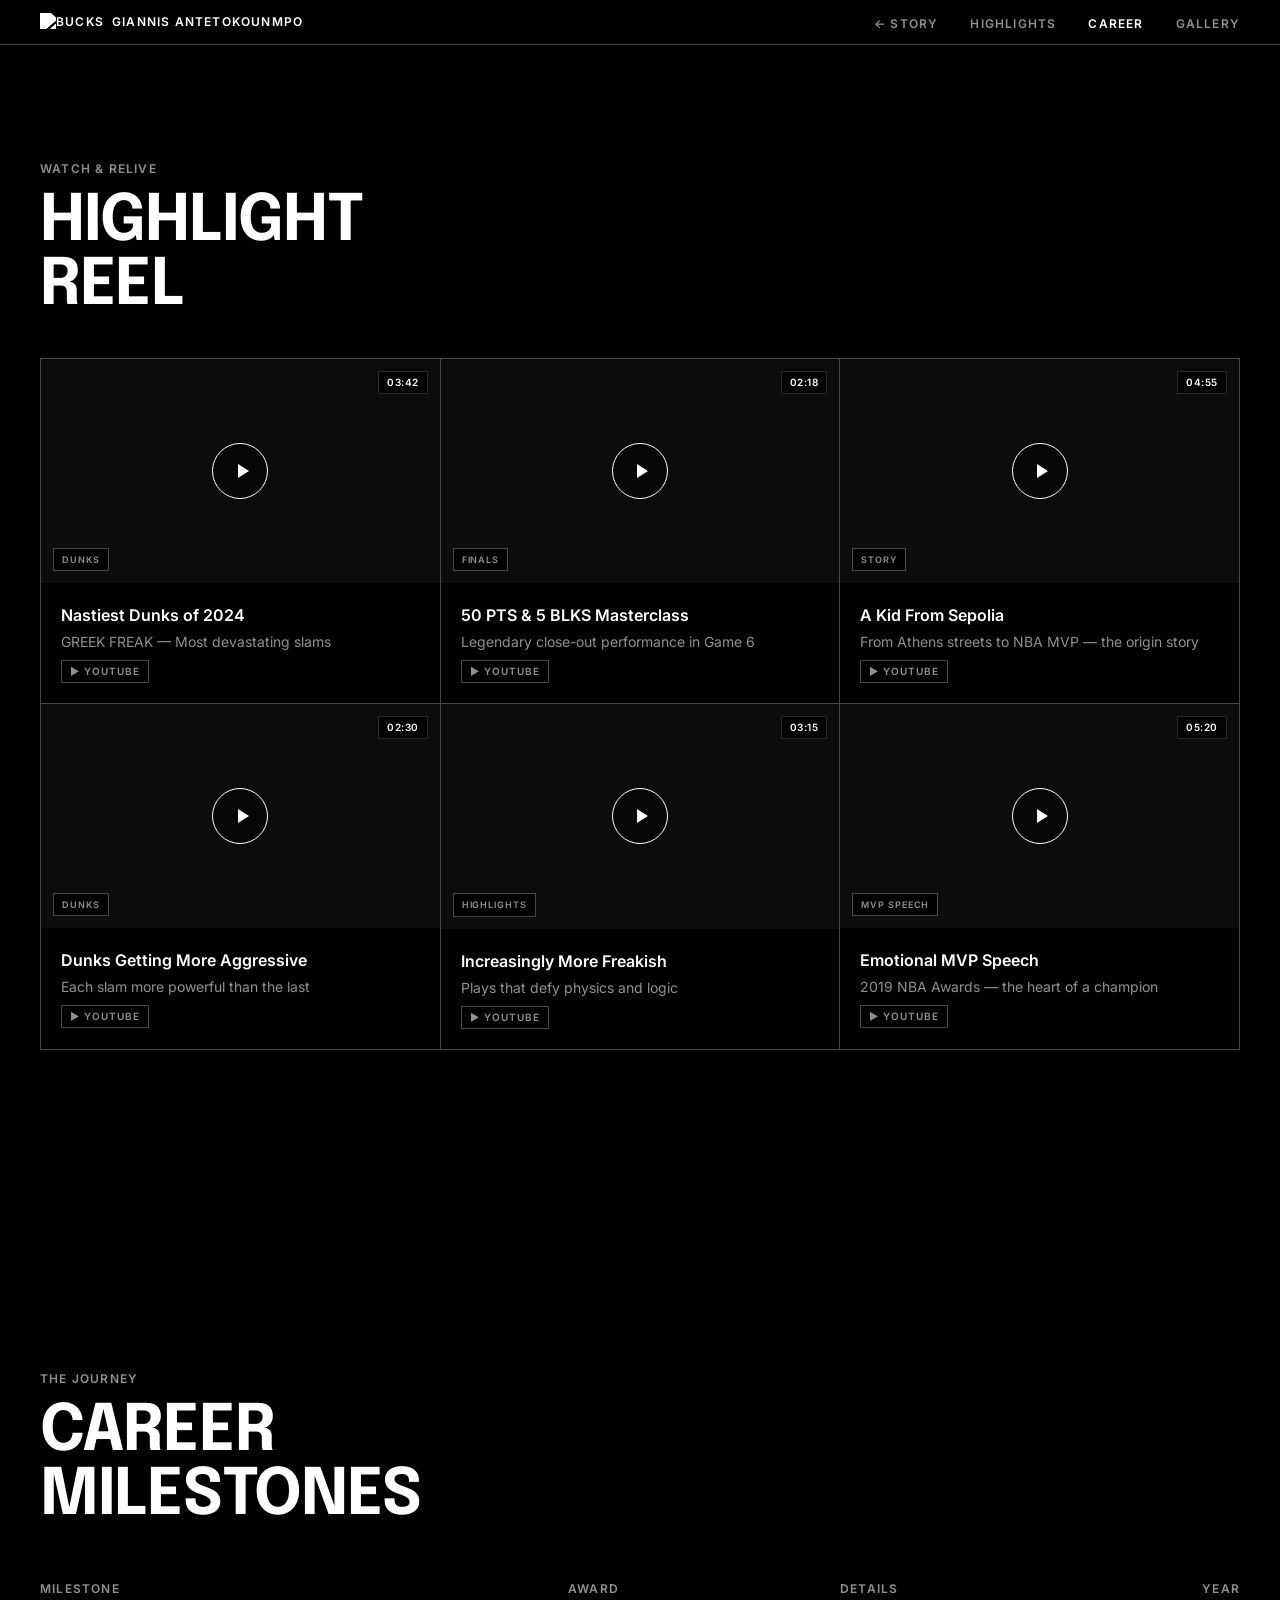
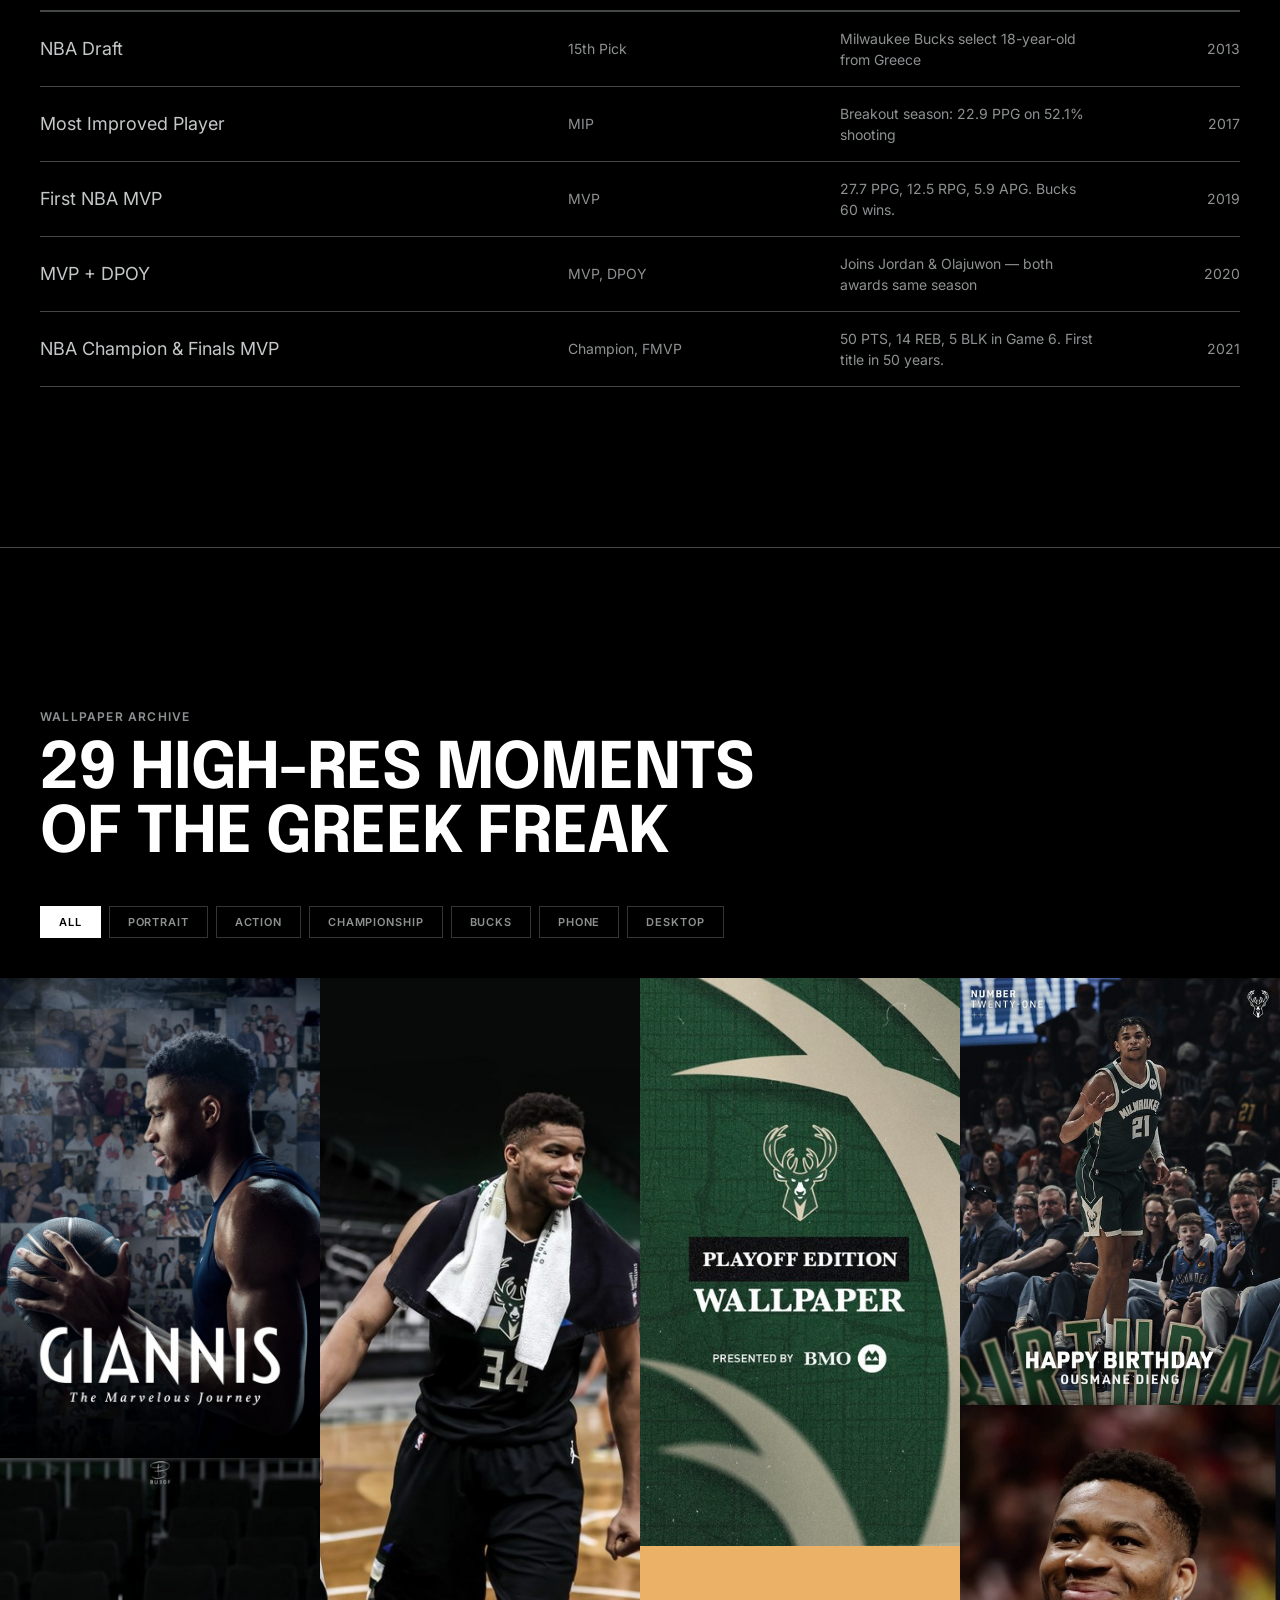
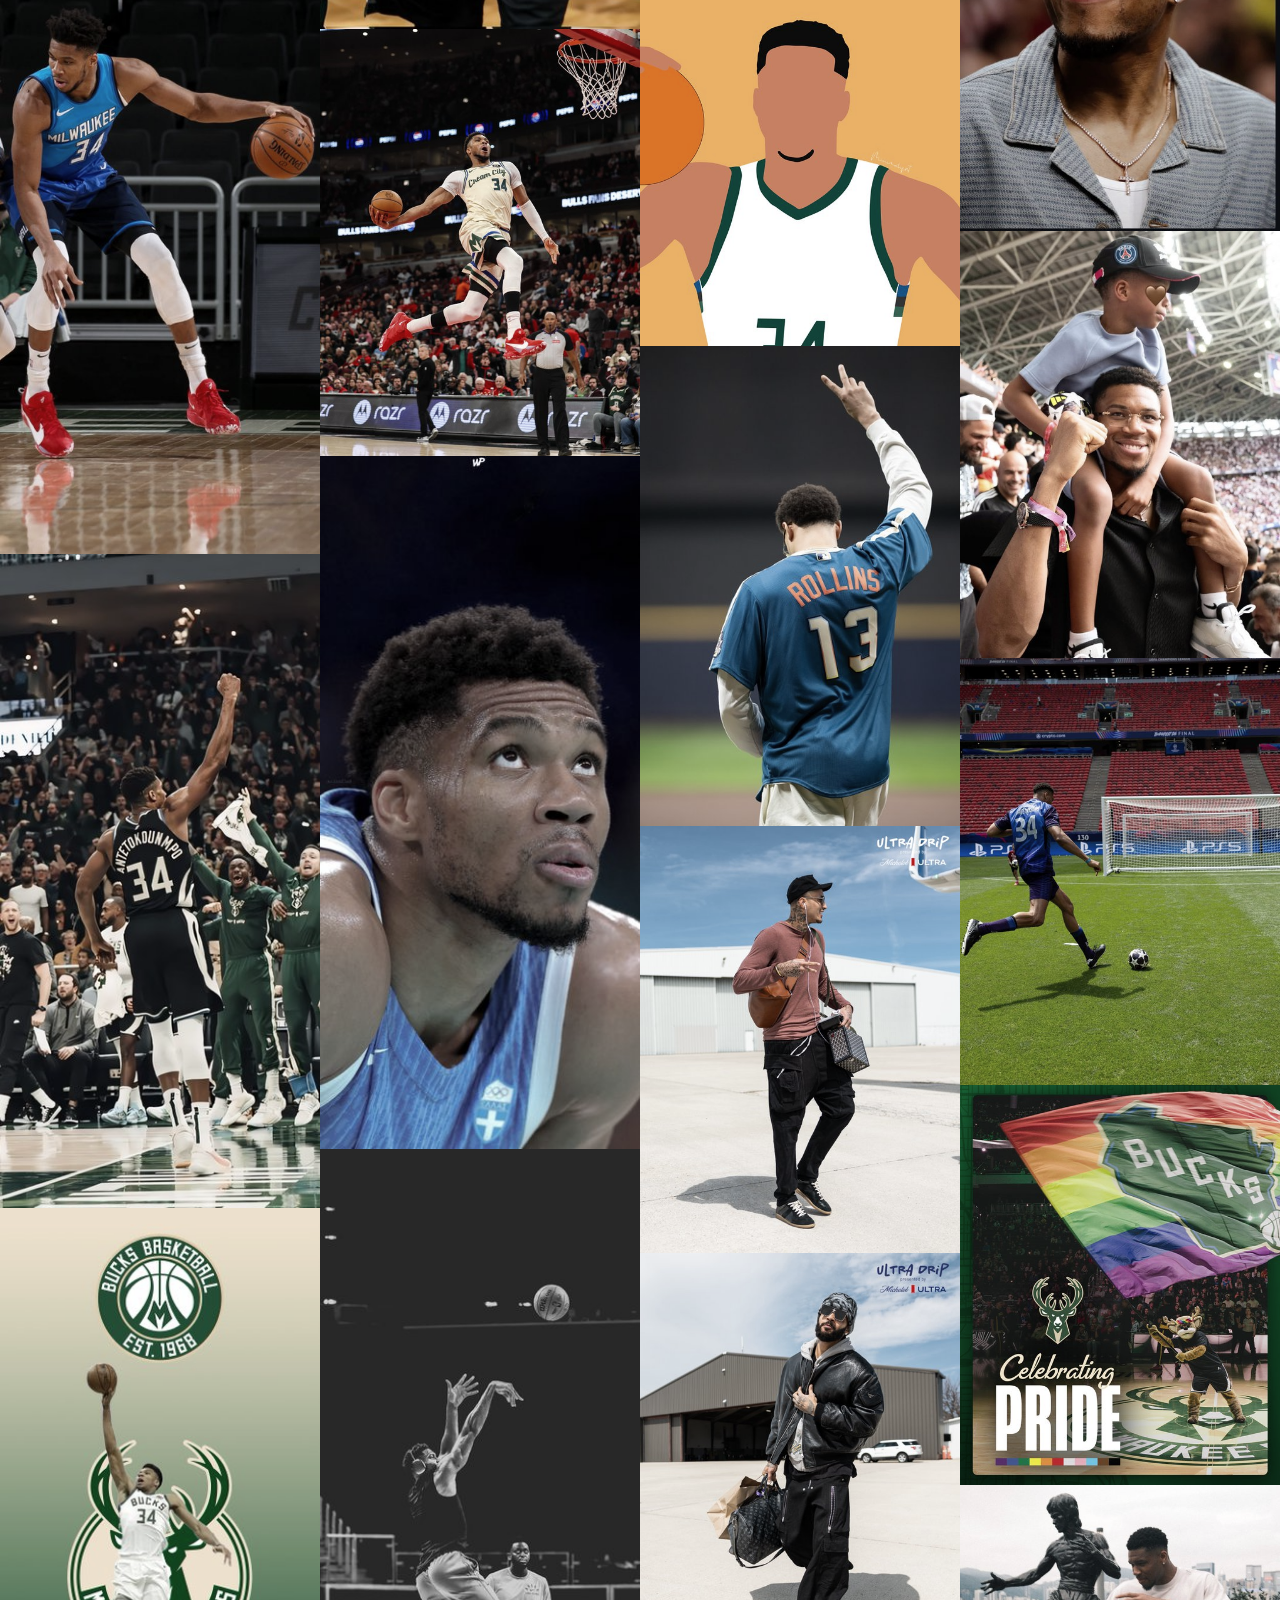
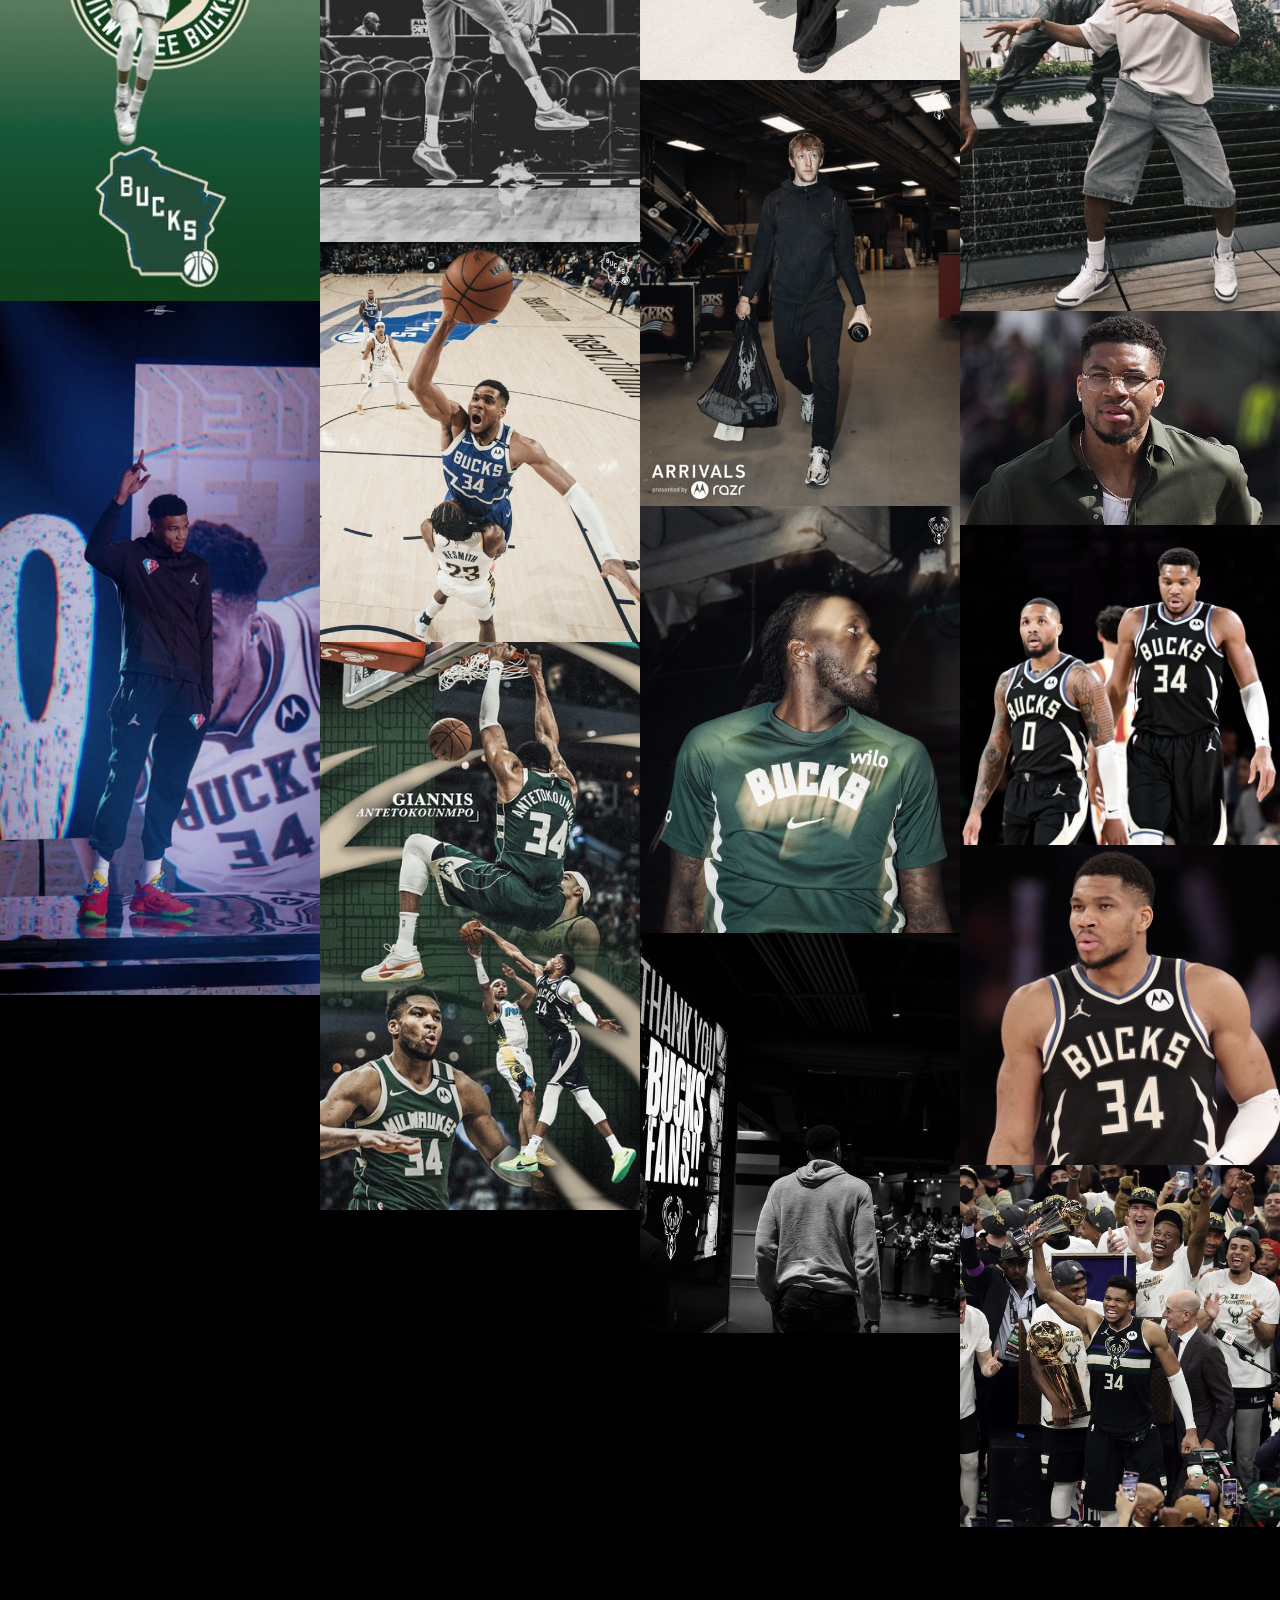
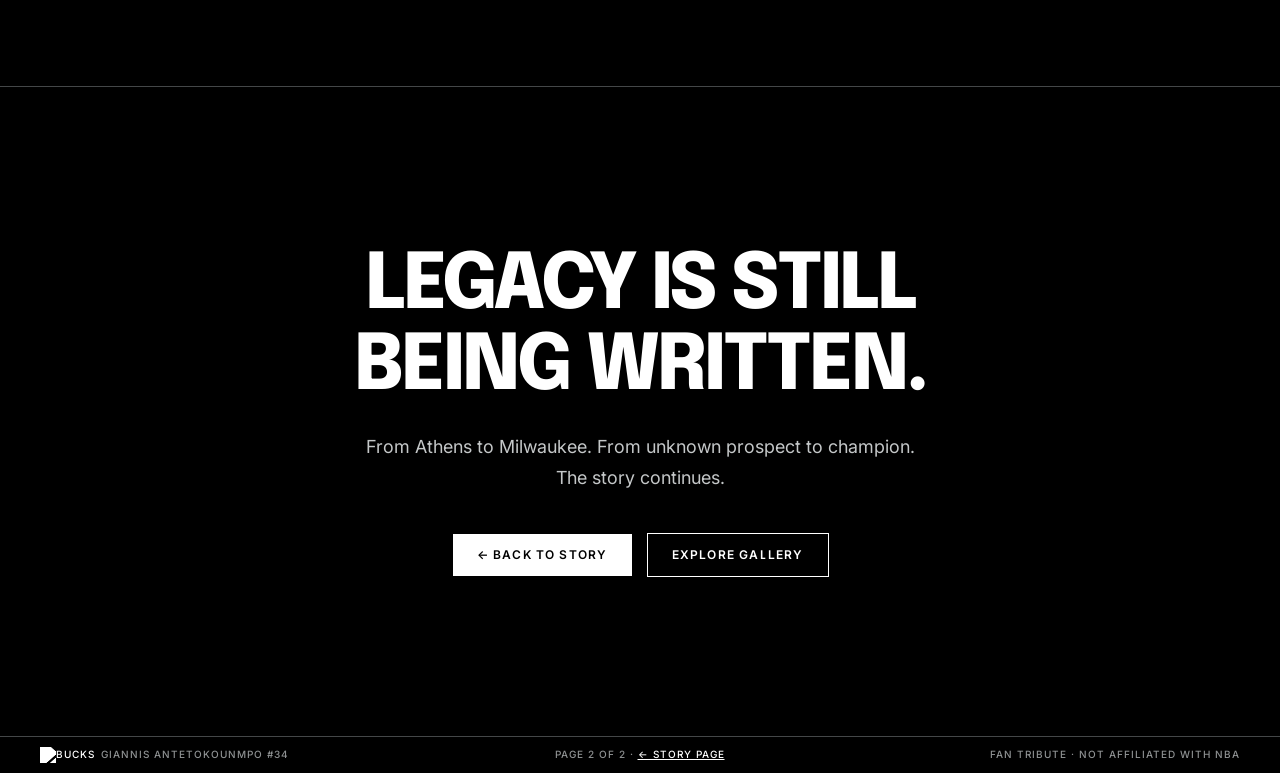
==== media.html @ a1316594 "feat: 首页扩张为两页 — index(故事+数据) + media(视频+图库) Page 1 (index.html): Hero → Theme Statement → Profile → " ====
<!DOCTYPE html>
<html lang="en">
<head>
<meta charset="UTF-8">
<meta name="viewport" content="width=device-width, initial-scale=1.0">
<title>GIANNIS — Media & Gallery</title>
<link rel="preconnect" href="https://fonts.googleapis.com">
<link rel="preconnect" href="https://fonts.gstatic.com" crossorigin>
<link href="https://fonts.googleapis.com/css2?family=Epilogue:wght@400;500;600;700;800;900&family=Inter:wght@400;500;600;700&display=swap" rel="stylesheet">
<link rel="stylesheet" href="styles.css">
</head>
<body>

<!-- Navigation -->
<nav class="nav">
  <a href="index.html" class="nav-brand">
    <img src="https://cdn.nba.com/logos/nba/1610612749/primary/L/logo.svg" alt="Bucks" class="nav-logo-mark">
    Giannis Antetokounmpo
  </a>
  <ul class="nav-links">
    <li><a href="index.html">← Story</a></li>
    <li><a href="#highlights">Highlights</a></li>
    <li><a href="#career">Career</a></li>
    <li><a href="#gallery">Gallery</a></li>
  </ul>
</nav>

<!-- Highlights — YouTube cards (JS-rendered) -->
<section class="section" id="highlights">
  <div class="container">
    <p class="section-label">Watch & Relive</p>
    <h2 class="section-title">HIGHLIGHT<br>REEL</h2>
    <div class="video-grid reveal" id="videoGrid"></div>
  </div>
</section>

<!-- Career Timeline -->
<section class="section" id="career">
  <div class="container">
    <p class="section-label">The Journey</p>
    <h2 class="section-title">CAREER<br>MILESTONES</h2>
    <div class="col-header">
      <span>Milestone</span><span>Award</span><span>Details</span><span>Year</span>
    </div>
    <div class="project-list">
      <div class="project-row">
        <div class="name">NBA Draft</div><div class="meta">15th Pick</div><div class="meta">Milwaukee Bucks select 18-year-old from Greece</div><div class="year">2013</div>
      </div>
      <div class="project-row">
        <div class="name">Most Improved Player</div><div class="meta">MIP</div><div class="meta">Breakout season: 22.9 PPG on 52.1% shooting</div><div class="year">2017</div>
      </div>
      <div class="project-row">
        <div class="name">First NBA MVP</div><div class="meta">MVP</div><div class="meta">27.7 PPG, 12.5 RPG, 5.9 APG. Bucks 60 wins.</div><div class="year">2019</div>
      </div>
      <div class="project-row">
        <div class="name">MVP + DPOY</div><div class="meta">MVP, DPOY</div><div class="meta">Joins Jordan & Olajuwon — both awards same season</div><div class="year">2020</div>
      </div>
      <div class="project-row">
        <div class="name">NBA Champion & Finals MVP</div><div class="meta">Champion, FMVP</div><div class="meta">50 PTS, 14 REB, 5 BLK in Game 6. First title in 50 years.</div><div class="year">2021</div>
      </div>
    </div>
  </div>
</section>

<!-- Gallery — JS-rendered from data array -->
<section class="section gallery-section" id="gallery">
  <div class="container" style="margin-bottom:40px;">
    <p class="section-label">Wallpaper Archive</p>
    <h2 class="section-title">29 HIGH-RES MOMENTS<br>OF THE GREEK FREAK</h2>
    <div class="gallery-filters reveal">
      <button class="filter-btn active" data-filter="all">ALL</button>
      <button class="filter-btn" data-filter="portrait">PORTRAIT</button>
      <button class="filter-btn" data-filter="action">ACTION</button>
      <button class="filter-btn" data-filter="championship">CHAMPIONSHIP</button>
      <button class="filter-btn" data-filter="bucks">BUCKS</button>
      <button class="filter-btn" data-filter="phone">PHONE</button>
      <button class="filter-btn" data-filter="desktop">DESKTOP</button>
    </div>
  </div>
  <div class="gallery-grid" id="galleryGrid"></div>
</section>

<!-- ═══════════════════════════════════════════════════════
     FINAL LEGACY
     ═══════════════════════════════════════════════════════ -->
<section class="final-legacy">
  <div class="legacy-content">
    <h2 class="legacy-title">LEGACY IS STILL<br>BEING WRITTEN.</h2>
    <p class="legacy-sub">From Athens to Milwaukee. From unknown prospect to champion.<br>The story continues.</p>
    <div class="legacy-btns">
      <a href="index.html" class="btn btn-primary">← Back to Story</a>
      <a href="#gallery" class="btn btn-ghost">Explore Gallery</a>
    </div>
  </div>
</section>

<!-- Footer -->
<footer class="footer">
  <span><img src="https://cdn.nba.com/logos/nba/1610612749/primary/L/logo.svg" alt="Bucks" class="footer-logo-mark"> Giannis Antetokounmpo #34</span>
  <span>Page 2 of 2 · <a href="index.html" style="color:var(--white);">← Story Page</a></span>
  <span>Fan Tribute · Not Affiliated with NBA</span>
</footer>

<script src="script.js" defer></script>
</body>
</html>
---- styles.css ----
/* ═══════════════════════════════════════════════════════
   Giannis Antetokounmpo Fansite — Monolith Aesthetic
   Design System: Stitch Monolith Aesthetic
   ═══════════════════════════════════════════════════════ */

:root {
  --black: #000000;
  --white: #FFFFFF;
  --gray-dark: #121212;
  --gray-mid: #353535;
  --gray-light: #8E9192;
  --gray-border: #444748;
  --surface: #131313;
  --surface-high: #1F1F1F;
  --text: #E2E2E2;
  --text-dim: #C4C7C8;
  --text-muted: #8E9192;
  --font-display: 'Epilogue', sans-serif;
  --font-body: 'Inter', sans-serif;
  --section-gap: 160px;
  --grid-margin: 40px;
  --element-gap: 20px;
  --nav-padding: 10px;
}

*, *::before, *::after { margin: 0; padding: 0; box-sizing: border-box; }
html { scroll-behavior: smooth; }
body {
  font-family: var(--font-body); background: var(--black); color: var(--text);
  line-height: 1.5; -webkit-font-smoothing: antialiased; -moz-osx-font-smoothing: grayscale;
}

/* ── Navigation ── */
.nav {
  position: fixed; top: 0; left: 0; right: 0; z-index: 100;
  padding: var(--nav-padding) var(--grid-margin);
  background: var(--black); border-bottom: 1px solid var(--gray-border);
  display: flex; align-items: center; justify-content: space-between;
}
.nav-brand {
  font-family: var(--font-body); font-size: 12px; font-weight: 600;
  letter-spacing: 0.1em; text-transform: uppercase; color: var(--white);
  text-decoration: none; display: flex; align-items: center; gap: 8px;
}
.nav-logo-mark { height: 18px; width: auto; filter: brightness(0) invert(1); }
.nav-links { display: flex; gap: 32px; list-style: none; }
.nav-links a {
  font-family: var(--font-body); font-size: 12px; font-weight: 600;
  letter-spacing: 0.1em; text-transform: uppercase; color: var(--gray-light);
  text-decoration: none; transition: color 0.2s;
}
.nav-links a:hover { color: var(--white); }
@media (max-width: 768px) { .nav-links { display: none; } .nav { padding: var(--nav-padding) 20px; } }

/* ── Container ── */
.container { max-width: 1800px; margin: 0 auto; padding: 0 var(--grid-margin); }
@media (max-width: 768px) { .container { padding: 0 20px; } }

/* ── Hero ── */
.hero {
  position: relative; width: 100vw; min-height: 100vh;
  overflow: hidden; border-bottom: 1px solid var(--gray-border);
}
.hero-bg { position: absolute; inset: 0; z-index: 0; }
.hero-bg img {
  width: 100%; height: 100%; object-fit: cover; object-position: center 30%;
  display: block; filter: grayscale(25%);
}
.hero-mask {
  position: absolute; inset: 0; z-index: 1;
  background: linear-gradient(to right, rgba(0,0,0,0.88) 0%, rgba(0,0,0,0.55) 45%, rgba(0,0,0,0.12) 100%);
  pointer-events: none;
}
.hero-content {
  position: relative; z-index: 2;
  display: flex; align-items: flex-end;
  max-width: 1800px; margin: 0 auto;
  min-height: 100vh; padding: 100px var(--grid-margin) 40px;
}
@media (max-width: 768px) {
  .hero-content { padding: 100px 20px 40px; }
  .hero-mask { background: linear-gradient(to right, rgba(0,0,0,0.9) 0%, rgba(0,0,0,0.6) 60%, rgba(0,0,0,0.2) 100%); }
}
.hero-text { max-width: 620px; }
.hero-tag {
  font-family: var(--font-body); font-size: 12px; font-weight: 600;
  letter-spacing: 0.1em; text-transform: uppercase; color: var(--gray-light);
  margin-bottom: var(--element-gap);
}
.hero-title {
  font-family: var(--font-display); font-size: clamp(3.5rem, 8vw, 8rem); font-weight: 800;
  line-height: 0.88; letter-spacing: -0.04em; color: var(--white);
  margin-bottom: var(--element-gap);
}
.hero-title .line { display: block; }
.hero-title .line.outline {
  color: transparent; -webkit-text-stroke: 1.5px var(--white);
  -webkit-text-fill-color: transparent;
}
.hero-sub {
  font-family: var(--font-body); font-size: 18px; font-weight: 400; line-height: 1.65;
  color: var(--text-dim); max-width: 500px; margin-top: 24px;
}
.hero-meta {
  display: flex; gap: 40px; margin-top: 32px;
  padding-top: var(--element-gap); border-top: 1px solid var(--gray-border);
}
.hero-meta-item .num {
  font-family: var(--font-display); font-size: 1.75rem; font-weight: 700;
  letter-spacing: -0.02em; color: var(--white);
}
.hero-meta-item .lbl {
  font-family: var(--font-body); font-size: 11px; font-weight: 600;
  letter-spacing: 0.1em; text-transform: uppercase; color: var(--gray-light); margin-top: 4px;
}

/* ── Section ── */
.section { padding: var(--section-gap) 0; }
.section-label {
  font-family: var(--font-body); font-size: 12px; font-weight: 600;
  letter-spacing: 0.1em; text-transform: uppercase; color: var(--gray-light);
  margin-bottom: 12px;
}
.section-title {
  font-family: var(--font-display); font-size: clamp(2.5rem, 5vw, 4rem); font-weight: 700;
  letter-spacing: -0.02em; line-height: 1.0; color: var(--white);
  margin-bottom: 40px;
}

/* ── Project Row List (Career Timeline) ── */
.project-list { border-top: 1px solid var(--gray-border); }
.project-row {
  display: grid; grid-template-columns: 2fr 1fr 1fr 0.5fr; gap: 16px;
  padding: 16px 0; border-bottom: 1px solid var(--gray-border);
  align-items: center; cursor: pointer; transition: all 0.2s;
}
.project-row:hover { background: var(--surface); }
.project-row .name {
  font-family: var(--font-body); font-size: 18px; font-weight: 400; color: var(--text-dim);
  transition: color 0.2s;
}
.project-row:hover .name { color: var(--white); }
.project-row .meta {
  font-family: var(--font-body); font-size: 14px; font-weight: 400; color: var(--gray-light);
}
.project-row .year {
  font-family: var(--font-body); font-size: 14px; font-weight: 400; color: var(--gray-light);
  text-align: right;
}
.col-header {
  display: grid; grid-template-columns: 2fr 1fr 1fr 0.5fr; gap: 16px;
  padding: 12px 0; border-bottom: 1px solid var(--gray-border);
}
.col-header span {
  font-family: var(--font-body); font-size: 12px; font-weight: 600;
  letter-spacing: 0.1em; text-transform: uppercase; color: var(--gray-light);
}
.col-header span:last-child { text-align: right; }
@media (max-width: 768px) {
  .project-row, .col-header { grid-template-columns: 1fr 1fr; }
  .project-row .meta:nth-child(3) { display: none; }
}

/* ═══════════════════════════════════════════════════════
   PROFILE / THE MAKING OF GIANNIS
   ═══════════════════════════════════════════════════════ */
.figure-section { padding: 0; border-top: 1px solid var(--gray-border); }

/* Profile Header */
.profile-header { padding-top: 100px; padding-bottom: 60px; }
@media (max-width: 768px) { .profile-header { padding-top: 60px; padding-bottom: 40px; } }

/* ── Body Data Bar ── */
.figure-data {
  display: grid; grid-template-columns: repeat(4, 1fr); gap: 1px;
  background: var(--gray-border); border-top: 1px solid var(--gray-border);
  border-bottom: 1px solid var(--gray-border);
}
@media (max-width: 768px) { .figure-data { grid-template-columns: repeat(2, 1fr); } }
.figure-data-cell {
  background: var(--black); padding: 32px 28px;
  transition: background 0.25s, border-color 0.25s;
  position: relative;
}
.figure-data-cell::after {
  content: ''; position: absolute; bottom: 0; left: 0; right: 0; height: 1px;
  background: var(--gray-border); opacity: 0; transition: opacity 0.3s;
}
.figure-data-cell:hover { background: var(--surface); }
.figure-data-cell:hover::after { opacity: 1; }
.figure-data-cell .val {
  font-family: var(--font-display); font-size: 2rem; font-weight: 700;
  letter-spacing: -0.02em; color: var(--white); line-height: 1;
  transition: transform 0.2s;
}
.figure-data-cell:hover .val { transform: scale(1.05); }
.figure-data-cell .lbl {
  font-family: var(--font-body); font-size: 11px; font-weight: 600;
  letter-spacing: 0.1em; text-transform: uppercase; color: var(--gray-light); margin-top: 6px;
}

/* ── Origin Story: Two-Column Layout ── */
.origin-layout {
  display: grid; grid-template-columns: 1fr 1fr; gap: 1px;
  background: var(--gray-border); border-bottom: 1px solid var(--gray-border);
}
@media (max-width: 1024px) { .origin-layout { grid-template-columns: 45fr 55fr; } }
@media (max-width: 768px) { .origin-layout { grid-template-columns: 1fr; } }

/* Left: Image Card */
.origin-image-card {
  position: relative; overflow: hidden; background: var(--black);
  min-height: 500px;
}
@media (max-width: 768px) { .origin-image-card { min-height: 420px; max-height: 420px; } }
.origin-image-card img {
  width: 100%; height: 100%; object-fit: cover; object-position: center 20%;
  display: block; filter: grayscale(25%); transition: filter 0.5s ease, transform 0.6s ease;
}
.origin-image-card:hover img { filter: grayscale(0%); transform: scale(1.03); }
.origin-image-overlay {
  position: absolute; inset: 0;
  display: flex; flex-direction: column; justify-content: flex-end;
  padding: 48px 40px;
  background: linear-gradient(to top, rgba(0,0,0,0.85) 0%, rgba(0,0,0,0.25) 50%, transparent 100%);
}
@media (max-width: 768px) { .origin-image-overlay { padding: 32px 24px; } }
.origin-quote {
  font-family: var(--font-display); font-size: clamp(1.25rem, 2.5vw, 1.75rem); font-weight: 700;
  letter-spacing: -0.02em; color: var(--white); line-height: 1.2; max-width: 480px;
}
.origin-tags {
  display: flex; align-items: center; gap: 6px; margin-top: 16px;
}
.origin-tags span {
  font-family: var(--font-body); font-size: 10px; font-weight: 600;
  letter-spacing: 0.12em; text-transform: uppercase; color: var(--gray-light);
}
.origin-tags .dot { color: var(--gray-border); font-size: 8px; }

/* Right: Chapter Cards */
.origin-chapters {
  display: flex; flex-direction: column;
}
.chapter-card {
  flex: 1; display: flex; gap: 24px; padding: 40px;
  background: var(--black); border-bottom: 1px solid var(--gray-border);
  transition: background 0.25s;
  align-items: flex-start;
}
.chapter-card:last-child { border-bottom: none; }
.chapter-card:hover { background: var(--surface); }
@media (max-width: 768px) { .chapter-card { padding: 28px 24px; gap: 16px; } }
.chapter-num {
  font-family: var(--font-display); font-size: 2.5rem; font-weight: 800;
  letter-spacing: -0.03em; color: var(--gray-mid); line-height: 1;
  flex-shrink: 0; transition: color 0.25s;
}
.chapter-card:hover .chapter-num { color: var(--white); }
.chapter-content h4 {
  font-family: var(--font-body); font-size: 16px; font-weight: 600;
  color: var(--white); margin-bottom: 6px; letter-spacing: -0.01em;
}
.chapter-content p {
  font-family: var(--font-body); font-size: 14px; line-height: 1.65;
  color: var(--text-dim); max-width: 420px;
}

/* ── Playing Identity ── */
.playing-identity {
  padding: 100px 0; border-bottom: 1px solid var(--gray-border);
}
@media (max-width: 768px) { .playing-identity { padding: 60px 0; } }
.identity-grid {
  display: grid; grid-template-columns: repeat(4, 1fr); gap: 1px;
  background: var(--gray-border); border: 1px solid var(--gray-border);
}
@media (max-width: 1024px) { .identity-grid { grid-template-columns: repeat(2, 1fr); } }
@media (max-width: 640px) { .identity-grid { grid-template-columns: 1fr; } }
.identity-card {
  background: var(--black); padding: 40px 32px;
  transition: background 0.25s;
}
.identity-card:hover { background: var(--surface); }
@media (max-width: 768px) { .identity-card { padding: 28px 24px; } }
.identity-num {
  font-family: var(--font-display); font-size: 1.25rem; font-weight: 800;
  letter-spacing: -0.02em; color: var(--gray-mid); display: block; margin-bottom: 12px;
}
.identity-card h4 {
  font-family: var(--font-body); font-size: 15px; font-weight: 600;
  color: var(--white); margin-bottom: 8px; letter-spacing: -0.01em;
}
.identity-card p {
  font-family: var(--font-body); font-size: 13px; line-height: 1.6;
  color: var(--text-dim); max-width: 300px;
}

/* ── Mini Career Timeline ── */
.mini-timeline { padding: 100px 0; }
@media (max-width: 768px) { .mini-timeline { padding: 60px 0; } }
.timeline-track {
  position: relative; padding-left: 0;
}
.timeline-track::before {
  content: ''; position: absolute; top: 0; bottom: 0; left: 110px;
  width: 1px; background: var(--gray-border);
}
@media (max-width: 768px) {
  .timeline-track::before { left: 81px; }
}
.tl-item {
  display: grid; grid-template-columns: 80px 12px 1fr; gap: 24px;
  padding: 20px 0; border-bottom: 1px solid var(--gray-border);
  align-items: start; transition: background 0.2s;
}
.tl-item:hover { background: var(--surface); }
@media (max-width: 768px) {
  .tl-item { grid-template-columns: 60px 10px 1fr; gap: 16px; padding: 16px 0; }
}
.tl-year {
  font-family: var(--font-display); font-size: 1.25rem; font-weight: 700;
  letter-spacing: -0.02em; color: var(--white); text-align: right;
}
.tl-dot {
  width: 10px; height: 10px; border-radius: 50%;
  background: var(--gray-mid); border: 2px solid var(--black);
  margin-top: 6px; transition: background 0.25s;
  flex-shrink: 0;
}
.tl-item:hover .tl-dot { background: var(--white); }
.tl-content h4 {
  font-family: var(--font-body); font-size: 15px; font-weight: 600;
  color: var(--white); margin-bottom: 2px;
}
.tl-content p {
  font-family: var(--font-body); font-size: 13px; color: var(--text-dim); line-height: 1.5;
}

/* ── Stats Grid ── */
.stats-grid { display: grid; grid-template-columns: repeat(4, 1fr); gap: 1px; background: var(--gray-border); border: 1px solid var(--gray-border); }
@media (max-width: 1024px) { .stats-grid { grid-template-columns: repeat(2, 1fr); } }
.stat-cell {
  background: var(--black); padding: 48px 32px; text-align: center;
  transition: background 0.2s;
}
.stat-cell:hover { background: var(--surface); }
.stat-cell .num {
  font-family: var(--font-display); font-size: 3rem; font-weight: 800;
  letter-spacing: -0.03em; color: var(--white); line-height: 1;
}
.stat-cell .lbl {
  font-family: var(--font-body); font-size: 12px; font-weight: 600;
  letter-spacing: 0.1em; text-transform: uppercase; color: var(--gray-light); margin-top: 8px;
}

/* ── Video Cards (YouTube external links) ── */
.video-grid { display: grid; grid-template-columns: repeat(3, 1fr); gap: 1px; background: var(--gray-border); border: 1px solid var(--gray-border); }
@media (max-width: 1024px) { .video-grid { grid-template-columns: repeat(2, 1fr); } }
@media (max-width: 640px) { .video-grid { grid-template-columns: 1fr; } }
.video-cell {
  background: var(--black); overflow: hidden; cursor: pointer;
  transition: background 0.2s; text-decoration: none; display: block;
}
.video-cell:hover { background: var(--surface); }
.video-cell .thumb-wrap {
  position: relative; aspect-ratio: 16 / 9; overflow: hidden; background: var(--gray-dark);
}
.video-cell .thumb-wrap img {
  width: 100%; height: 100%; object-fit: cover; display: block;
  filter: grayscale(20%); transition: transform 0.5s ease, filter 0.4s ease;
}
.video-cell:hover .thumb-wrap img { transform: scale(1.05); filter: grayscale(0%); }
.video-cell .play-btn {
  position: absolute; inset: 0; display: flex; align-items: center; justify-content: center;
  background: rgba(0,0,0,0.3); transition: background 0.2s;
}
.video-cell:hover .play-btn { background: rgba(0,0,0,0.1); }
.video-cell .play-btn::after {
  content: ''; width: 56px; height: 56px; border-radius: 50%;
  border: 1px solid var(--white); background: rgba(0,0,0,0.5);
  transition: all 0.2s;
  /* play triangle via background SVG */
  background-image: url("data:image/svg+xml,%3Csvg xmlns='http://www.w3.org/2000/svg' viewBox='0 0 24 24' fill='white'%3E%3Cpath d='M8 5v14l11-7z'/%3E%3C/svg%3E");
  background-repeat: no-repeat; background-position: 55% 50%; background-size: 24px;
}
.video-cell:hover .play-btn::after { background-color: var(--white); background-image: url("data:image/svg+xml,%3Csvg xmlns='http://www.w3.org/2000/svg' viewBox='0 0 24 24' fill='black'%3E%3Cpath d='M8 5v14l11-7z'/%3E%3C/svg%3E"); }
.video-cell .info { padding: 20px; }
.video-cell .info h3 {
  font-family: var(--font-body); font-size: 16px; font-weight: 600; color: var(--white);
  margin-bottom: 4px;
}
.video-cell .info p {
  font-family: var(--font-body); font-size: 14px; color: var(--gray-light);
}
.video-cell .info .platform {
  display: inline-block; margin-top: 8px; font-size: 10px; font-weight: 600;
  letter-spacing: 0.1em; text-transform: uppercase;
  color: var(--text-muted); border: 1px solid var(--gray-border); padding: 3px 8px;
}

/* ── Gallery / Wallpaper Grid (CSS Columns Masonry) ── */
.gallery-section { border-top: 1px solid var(--gray-border); }
.gallery-grid {
  columns: 4 280px;
  column-gap: 0;
  background: var(--black);
}
@media (max-width: 1024px) { .gallery-grid { columns: 3 240px; } }
@media (max-width: 768px)  { .gallery-grid { columns: 2 180px; } }
@media (max-width: 480px)  { .gallery-grid { columns: 1; } }
.gallery-card {
  break-inside: avoid; margin: 0;
  position: relative; overflow: hidden; cursor: pointer;
  background: var(--black);
}
.gallery-card img {
  width: 100%; height: auto; display: block;
  filter: grayscale(30%); transition: transform 0.5s ease, filter 0.4s ease;
}
.gallery-card:hover img { transform: scale(1.05); filter: grayscale(0%); }
.gallery-card .gallery-overlay {
  position: absolute; inset: 0;
  background: linear-gradient(to top, rgba(0,0,0,0.75) 0%, transparent 50%);
  opacity: 0; transition: opacity 0.3s ease;
  display: flex; flex-direction: column; justify-content: flex-end;
  padding: 20px;
}
.gallery-card:hover .gallery-overlay { opacity: 1; }
.gallery-card .gallery-overlay h3 {
  font-family: var(--font-body); font-size: 14px; font-weight: 600;
  color: var(--white); margin-bottom: 2px;
}
.gallery-card .gallery-overlay span {
  font-family: var(--font-body); font-size: 11px; font-weight: 500;
  letter-spacing: 0.05em; text-transform: uppercase; color: var(--gray-light);
}
.gallery-card .gallery-overlay .view-hd {
  margin-top: 8px; font-size: 10px; font-weight: 600;
  letter-spacing: 0.1em; text-transform: uppercase;
  color: var(--white); border: 1px solid rgba(255,255,255,0.4);
  padding: 4px 10px; display: inline-block;
  transition: all 0.2s; text-decoration: none;
}
.gallery-card .gallery-overlay .view-hd:hover { background: var(--white); color: var(--black); }
.gallery-actions { display: flex; gap: 8px; margin-top: 10px; }

/* Object-position no longer applies in masonry, but keep for any inline use */
.gallery-card.pos-top img    { object-position: center 15%; }
.gallery-card.pos-face img   { object-position: center 25%; }

/* ── Image Fallback ── */
.img-fallback {
  display: flex; flex-direction: column; align-items: center; justify-content: center;
  background: var(--surface); color: var(--text-muted); min-height: 200px;
  font-family: var(--font-body); font-size: 12px; text-align: center;
}
.img-fallback::before { content: '📷'; display: block; font-size: 2rem; margin-bottom: 8px; }

/* ── CTA Button ── */
.btn {
  display: inline-flex; align-items: center; gap: 8px;
  padding: 12px 24px; font-family: var(--font-body); font-size: 12px; font-weight: 600;
  letter-spacing: 0.1em; text-transform: uppercase; text-decoration: none;
  transition: all 0.2s; cursor: pointer; border: none;
}
.btn-primary {
  background: var(--white); color: var(--black);
}
.btn-primary:hover { background: var(--black); color: var(--white); outline: 1px solid var(--white); }
.btn-ghost {
  background: transparent; color: var(--white); outline: 1px solid var(--white);
}
.btn-ghost:hover { background: var(--white); color: var(--black); }

/* ── Footer ── */
.footer {
  padding: var(--nav-padding) var(--grid-margin); border-top: 1px solid var(--gray-border);
  display: flex; justify-content: space-between; align-items: center; gap: 12px;
  font-family: var(--font-body); font-size: 10px; font-weight: 500;
  letter-spacing: 0.1em; text-transform: uppercase; color: var(--gray-light);
  flex-wrap: wrap;
}
@media (max-width: 768px) { .footer { padding: var(--nav-padding) 20px; flex-direction: column; text-align: center; } }
.footer-logo-mark { height: 14px; width: auto; filter: brightness(0) invert(1); vertical-align: middle; margin-right: 2px; }

/* ── Animations (see bottom for reveal) ── */

/* ── Performance ── */
.gallery-section { content-visibility: auto; contain-intrinsic-size: 800px; }
#highlights { content-visibility: auto; contain-intrinsic-size: 800px; }
.video-cell .thumb-wrap img { will-change: transform; }

/* ═══════════════════════════════════════════════════════
   THEME STATEMENT
   ═══════════════════════════════════════════════════════ */
.theme-statement {
  padding: 120px var(--grid-margin);
  background: var(--black);
  border-bottom: 1px solid var(--gray-border);
  text-align: center;
}
@media (max-width: 768px) { .theme-statement { padding: 80px 20px; } }
.theme-lines {
  max-width: 1200px; margin: 0 auto;
}
.theme-line {
  font-family: var(--font-display);
  font-size: clamp(2.5rem, 6vw, 5.5rem);
  font-weight: 800; letter-spacing: -0.04em;
  color: var(--white); line-height: 1.05;
}
.theme-line.outline {
  color: transparent; -webkit-text-stroke: 1.5px var(--white);
  -webkit-text-fill-color: transparent;
}

/* ═══════════════════════════════════════════════════════
   GREEK FREAK DNA
   ═══════════════════════════════════════════════════════ */
.dna-section { border-top: 1px solid var(--gray-border); }
.dna-grid {
  display: grid; grid-template-columns: repeat(4, 1fr); gap: 1px;
  background: var(--gray-border); border: 1px solid var(--gray-border);
}
@media (max-width: 1024px) { .dna-grid { grid-template-columns: repeat(2, 1fr); } }
@media (max-width: 640px)  { .dna-grid { grid-template-columns: 1fr; } }
.dna-card {
  background: var(--black); padding: 48px 36px;
  transition: background 0.25s, border-color 0.25s;
}
.dna-card:hover { background: var(--surface); }
@media (max-width: 768px) { .dna-card { padding: 32px 24px; } }
.dna-num {
  font-family: var(--font-display); font-size: 1.5rem; font-weight: 800;
  letter-spacing: -0.02em; color: var(--gray-mid); display: block;
  margin-bottom: 12px; transition: color 0.3s;
}
.dna-card:hover .dna-num { color: var(--white); }
.dna-card h4 {
  font-family: var(--font-body); font-size: 18px; font-weight: 700;
  color: var(--white); margin-bottom: 8px; letter-spacing: -0.01em;
}
.dna-card p {
  font-family: var(--font-body); font-size: 14px; line-height: 1.6;
  color: var(--text-dim); max-width: 320px;
}

/* ═══════════════════════════════════════════════════════
   ENHANCED CAREER STATISTICS
   ═══════════════════════════════════════════════════════ */
.stats-section { border-top: 1px solid var(--gray-border); }
.stats-intro {
  font-family: var(--font-body); font-size: 16px; line-height: 1.7;
  color: var(--text-dim); max-width: 680px; margin-bottom: 40px;
}
.stats-source {
  font-family: var(--font-body); font-size: 10px; font-weight: 500;
  letter-spacing: 0.08em; text-transform: uppercase;
  color: var(--gray-mid); margin-top: 24px;
}
.stat-cell .bar {
  height: 2px; background: var(--gray-mid); margin-top: 14px;
  border-radius: 0; overflow: hidden;
}
.stat-cell .bar span {
  display: block; height: 100%; background: var(--white);
  transition: width 1.2s ease;
}

/* ═══════════════════════════════════════════════════════
   HIGHLIGHT REEL ENHANCEMENTS
   ═══════════════════════════════════════════════════════ */
.video-cell .video-duration {
  position: absolute; top: 12px; right: 12px;
  background: rgba(0,0,0,0.75); color: var(--white);
  font-family: var(--font-body); font-size: 10px; font-weight: 600;
  padding: 3px 8px; letter-spacing: 0.05em; z-index: 2;
  border: 1px solid rgba(255,255,255,0.15);
}
.video-cell .video-category {
  position: absolute; bottom: 12px; left: 12px;
  background: var(--black); color: var(--gray-light);
  font-family: var(--font-body); font-size: 9px; font-weight: 600;
  padding: 4px 8px; letter-spacing: 0.1em; text-transform: uppercase;
  z-index: 2; border: 1px solid var(--gray-border);
}

/* ═══════════════════════════════════════════════════════
   GALLERY FILTERS
   ═══════════════════════════════════════════════════════ */
.gallery-filters {
  display: flex; flex-wrap: wrap; gap: 8px; margin-bottom: 32px;
}
.filter-btn {
  background: transparent; color: var(--gray-light);
  border: 1px solid var(--gray-mid); padding: 8px 18px;
  font-family: var(--font-body); font-size: 11px; font-weight: 600;
  letter-spacing: 0.08em; text-transform: uppercase;
  cursor: pointer; transition: all 0.2s;
}
.filter-btn:hover { border-color: var(--gray-light); color: var(--white); }
.filter-btn.active {
  background: var(--white); color: var(--black); border-color: var(--white);
}

/* ═══════════════════════════════════════════════════════
   FINAL LEGACY
   ═══════════════════════════════════════════════════════ */
.final-legacy {
  padding: 160px var(--grid-margin);
  background: var(--black);
  border-top: 1px solid var(--gray-border);
  text-align: center;
  display: flex; align-items: center; justify-content: center;
  min-height: 70vh;
}
@media (max-width: 768px) { .final-legacy { padding: 100px 20px; min-height: 60vh; } }
.legacy-content { max-width: 900px; }
.legacy-title {
  font-family: var(--font-display);
  font-size: clamp(2.5rem, 6vw, 5.5rem); font-weight: 800;
  letter-spacing: -0.04em; color: var(--white); line-height: 1.05;
  margin-bottom: 24px;
}
.legacy-sub {
  font-family: var(--font-body); font-size: 18px; line-height: 1.7;
  color: var(--text-dim); max-width: 560px; margin: 0 auto 40px;
}
.legacy-btns {
  display: flex; gap: 16px; justify-content: center; flex-wrap: wrap;
}

/* ═══════════════════════════════════════════════════════
   ACTIVE NAV + SCROLL REVEAL
   ═══════════════════════════════════════════════════════ */
.nav-links a.active { color: var(--white); }
.reveal { opacity: 0; transform: translateY(24px); transition: all 0.7s ease; }
.reveal.visible { opacity: 1; transform: translateY(0); }
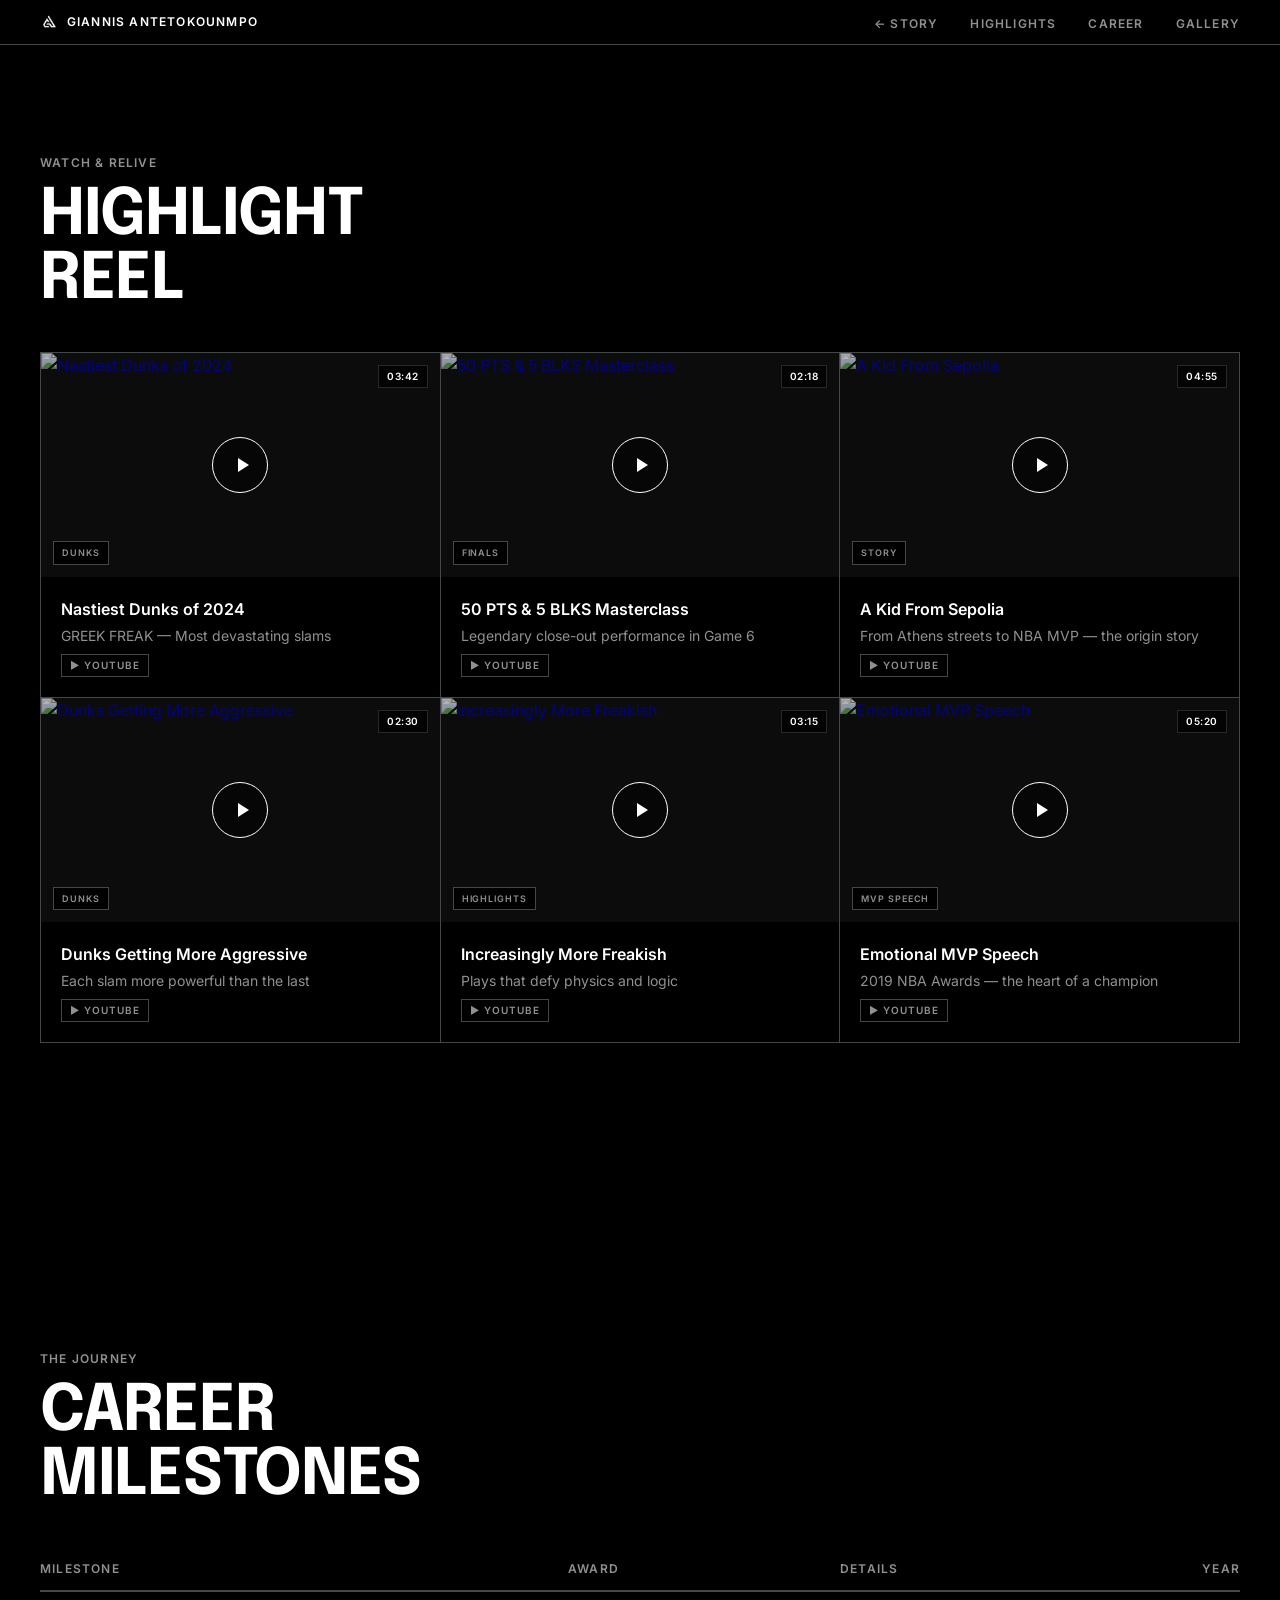
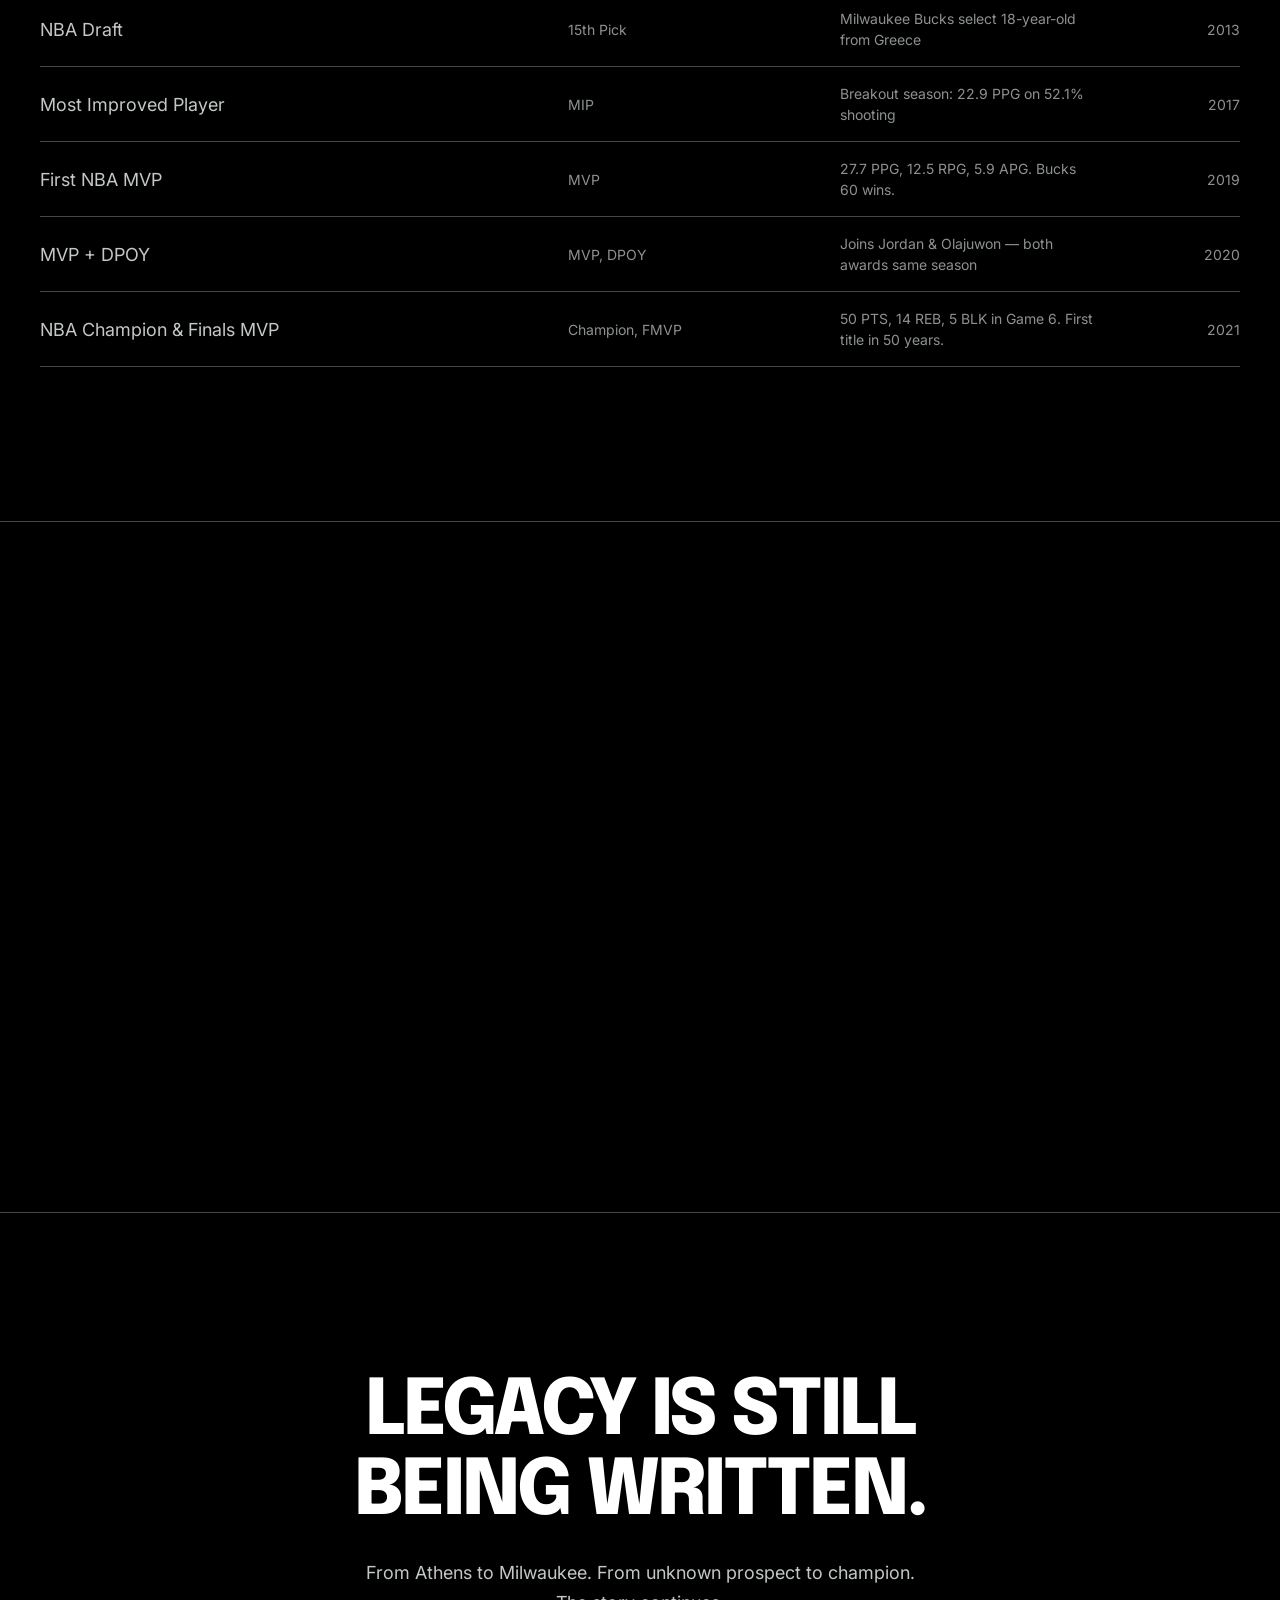
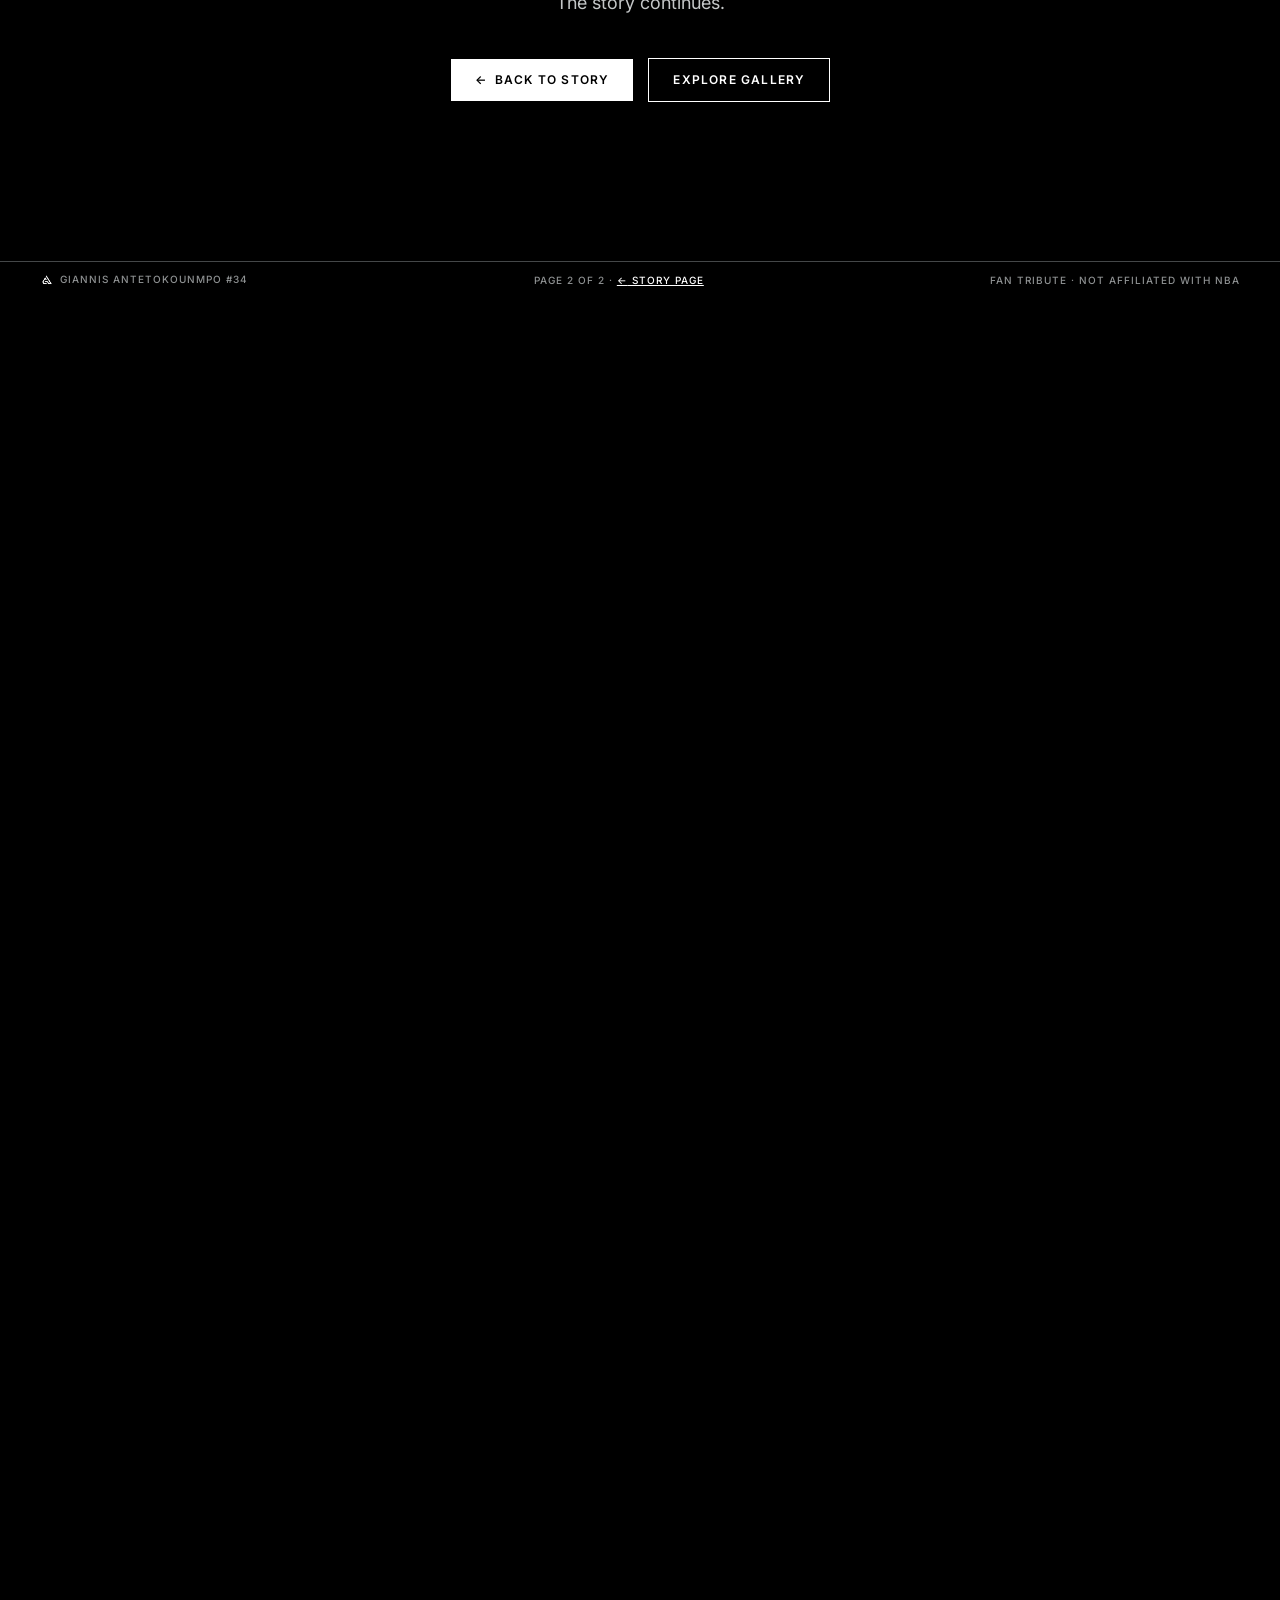
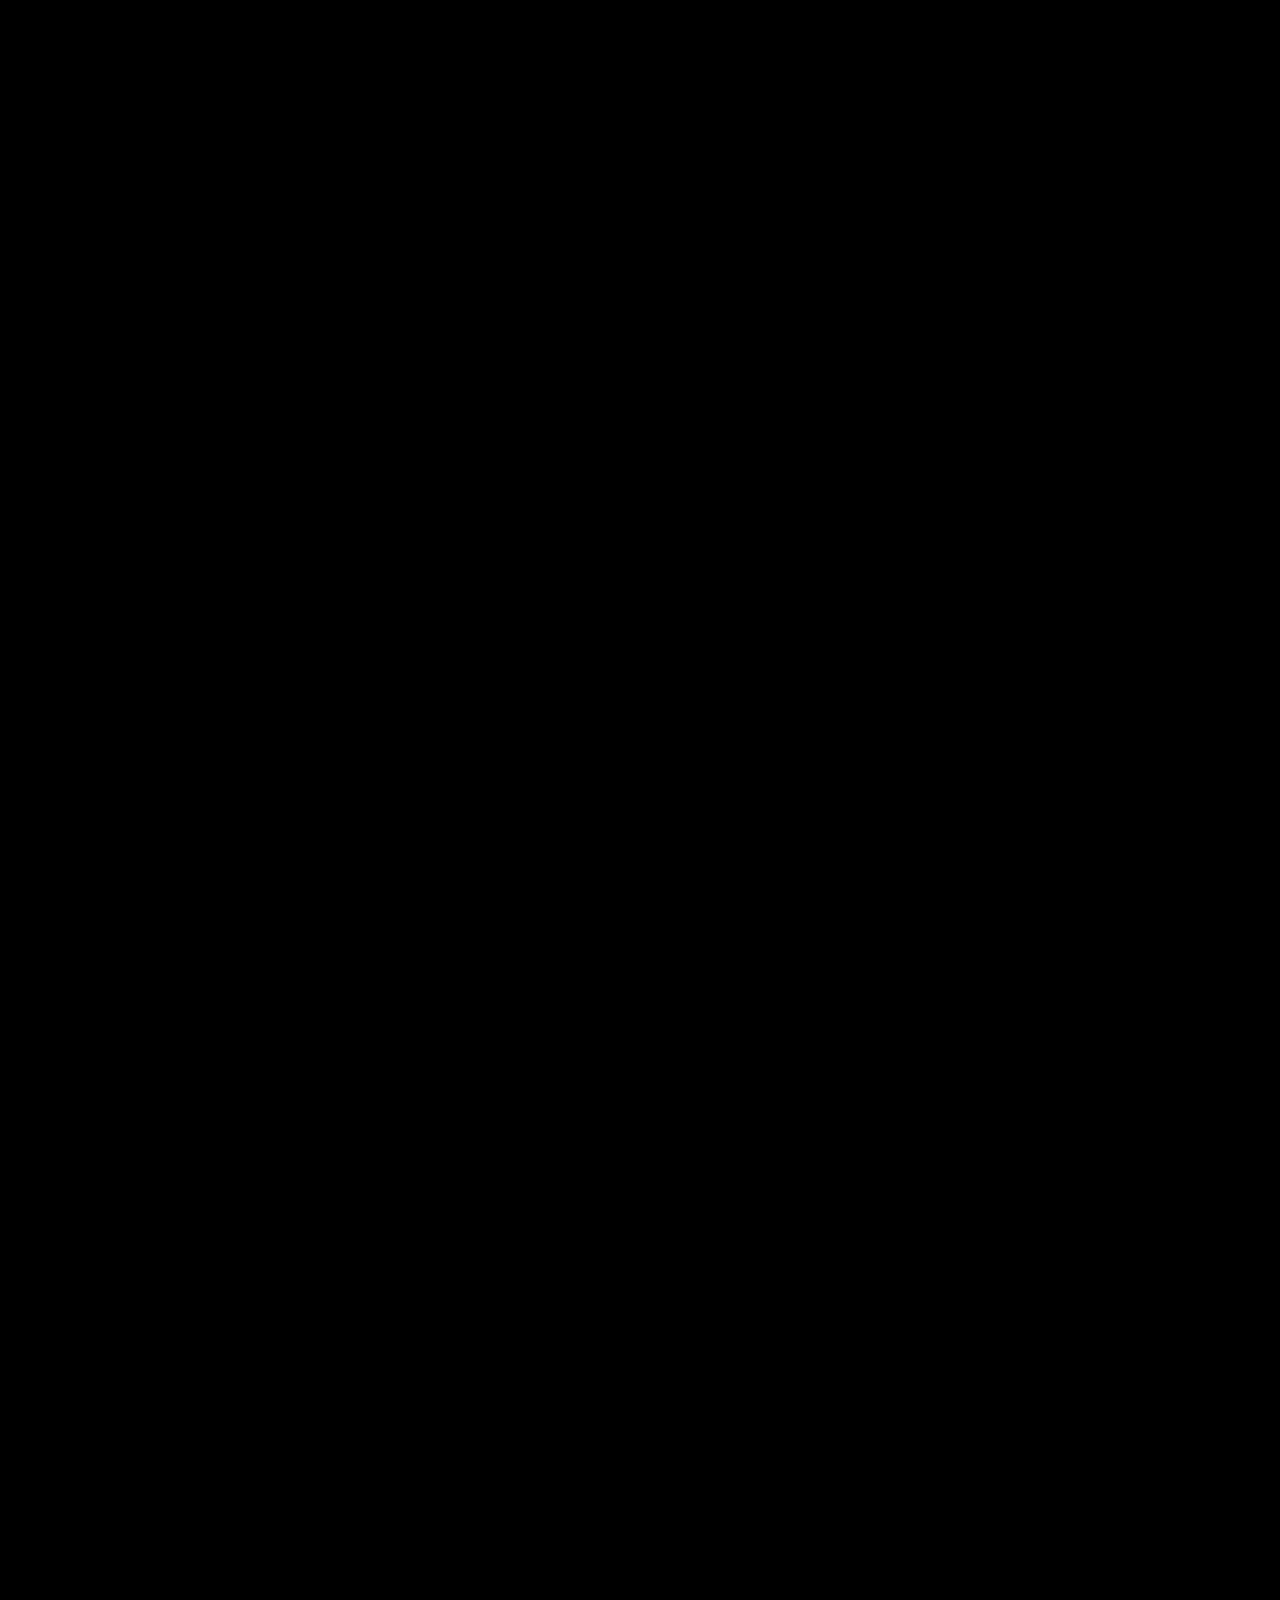
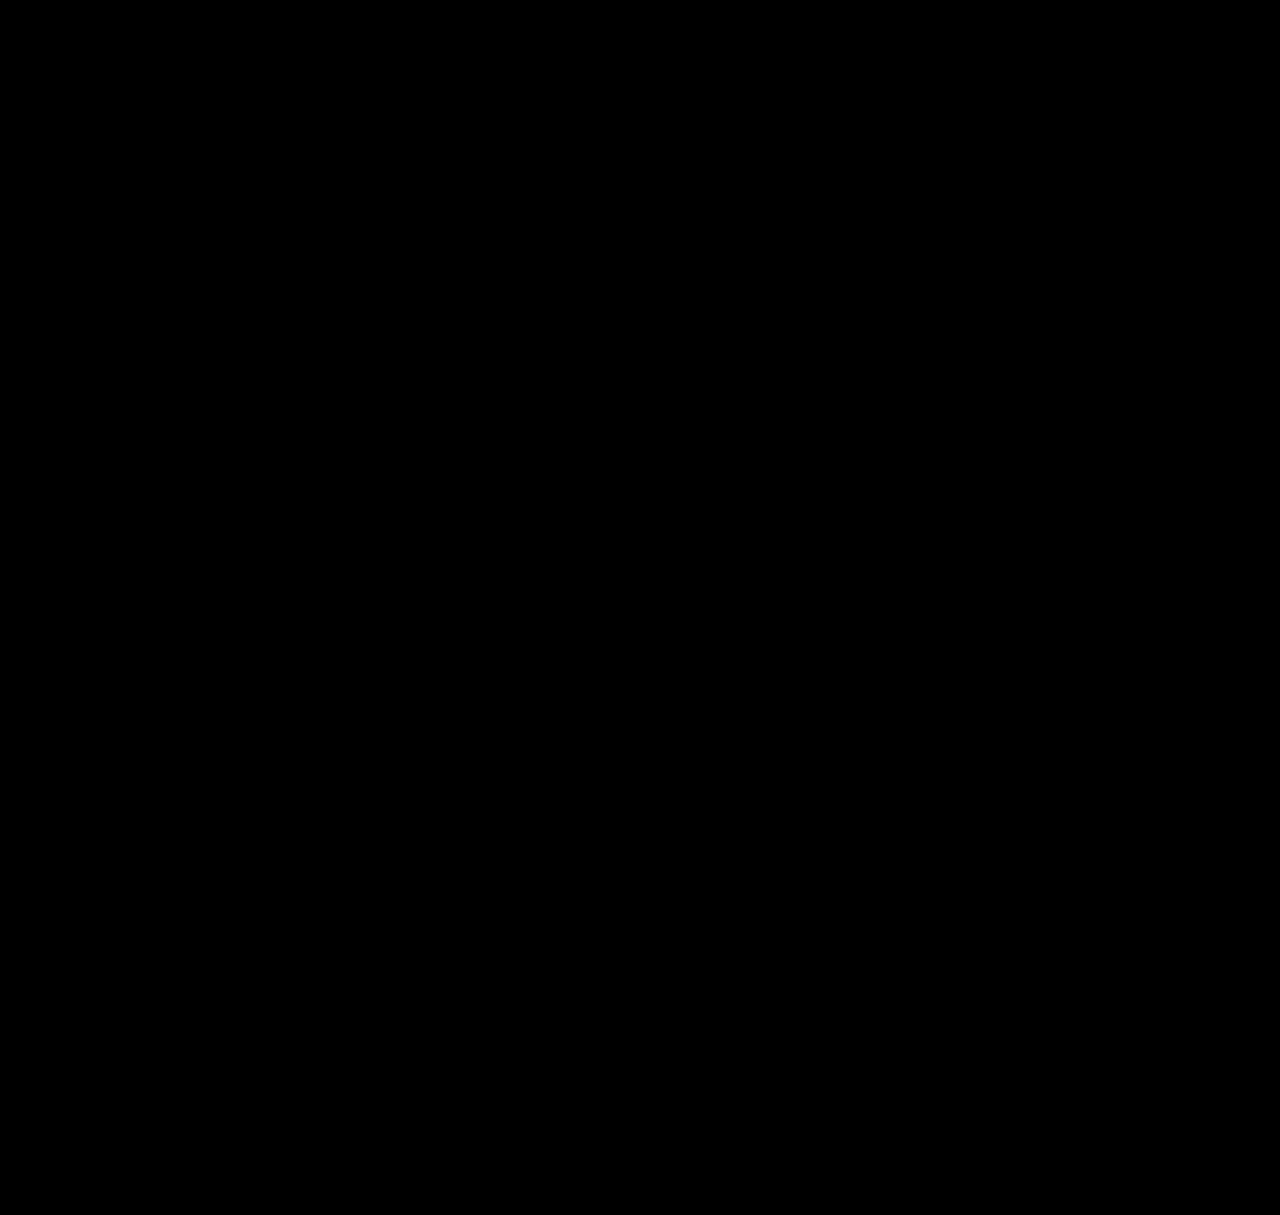
==== commit 01db4d5e: "fix: 修复锚点跳转被固定导航栏遮挡 + SEO优化 + 壁纸扩充 - 添加 scroll-padding-top: 60px 修复导航栏锚点跳转 - 完整 SEO meta 标签（OG, Twit" ====
--- a/media.html
+++ b/media.html
@@ -3,7 +3,19 @@
 <head>
 <meta charset="UTF-8">
 <meta name="viewport" content="width=device-width, initial-scale=1.0">
-<title>GIANNIS — Media & Gallery</title>
+<title>Giannis Antetokounmpo — Highlights, Gallery & Career | The Greek Freak</title>
+<meta name="description" content="Watch Giannis Antetokounmpo highlight reels, explore career milestones, and browse a gallery of high-resolution wallpapers of the Greek Freak.">
+<link rel="canonical" href="https://yns34-hub.github.io/giannis-fansite/media.html">
+<meta property="og:title" content="Giannis Antetokounmpo — Highlights, Gallery & Career | The Greek Freak">
+<meta property="og:description" content="Watch Giannis Antetokounmpo highlight reels, explore career milestones, and browse a gallery of high-resolution wallpapers of the Greek Freak.">
+<meta property="og:type" content="website">
+<meta property="og:image" content="https://yns34-hub.github.io/giannis-fansite/assets/wallpapers/EqJAFzEXMAAeiYw.jpg">
+<meta property="og:url" content="https://yns34-hub.github.io/giannis-fansite/media.html">
+<meta name="twitter:card" content="summary_large_image">
+<meta name="twitter:title" content="Giannis Antetokounmpo — Highlights, Gallery & Career | The Greek Freak">
+<meta name="twitter:description" content="Watch Giannis Antetokounmpo highlight reels, explore career milestones, and browse a gallery of high-resolution wallpapers of the Greek Freak.">
+<meta name="twitter:image" content="https://yns34-hub.github.io/giannis-fansite/assets/wallpapers/EqJAFzEXMAAeiYw.jpg">
+<link rel="icon" type="image/png" href="assets/logo/giannis-logo.png">
 <link rel="preconnect" href="https://fonts.googleapis.com">
 <link rel="preconnect" href="https://fonts.gstatic.com" crossorigin>
 <link href="https://fonts.googleapis.com/css2?family=Epilogue:wght@400;500;600;700;800;900&family=Inter:wght@400;500;600;700&display=swap" rel="stylesheet">
@@ -11,14 +23,16 @@
 </head>
 <body>
 
+<a href="#highlights" class="skip-link">Skip to content</a>
+
 <!-- Navigation -->
 <nav class="nav">
   <a href="index.html" class="nav-brand">
-    <img src="https://cdn.nba.com/logos/nba/1610612749/primary/L/logo.svg" alt="Bucks" class="nav-logo-mark">
+    <img src="assets/logo/giannis-logo.png" alt="Giannis" class="nav-logo-mark giannis-logo">
     Giannis Antetokounmpo
   </a>
   <ul class="nav-links">
-    <li><a href="index.html">← Story</a></li>
+    <li><a href="index.html"><span aria-hidden="true">←</span> Story</a></li>
     <li><a href="#highlights">Highlights</a></li>
     <li><a href="#career">Career</a></li>
     <li><a href="#gallery">Gallery</a></li>
@@ -66,7 +80,7 @@
 <section class="section gallery-section" id="gallery">
   <div class="container" style="margin-bottom:40px;">
     <p class="section-label">Wallpaper Archive</p>
-    <h2 class="section-title">29 HIGH-RES MOMENTS<br>OF THE GREEK FREAK</h2>
+    <h2 class="section-title">HIGH-RES MOMENTS<br>OF THE GREEK FREAK</h2>
     <div class="gallery-filters reveal">
       <button class="filter-btn active" data-filter="all">ALL</button>
       <button class="filter-btn" data-filter="portrait">PORTRAIT</button>
@@ -88,7 +102,7 @@
     <h2 class="legacy-title">LEGACY IS STILL<br>BEING WRITTEN.</h2>
     <p class="legacy-sub">From Athens to Milwaukee. From unknown prospect to champion.<br>The story continues.</p>
     <div class="legacy-btns">
-      <a href="index.html" class="btn btn-primary">← Back to Story</a>
+      <a href="index.html" class="btn btn-primary"><span aria-hidden="true">←</span> Back to Story</a>
       <a href="#gallery" class="btn btn-ghost">Explore Gallery</a>
     </div>
   </div>
@@ -96,11 +110,27 @@
 
 <!-- Footer -->
 <footer class="footer">
-  <span><img src="https://cdn.nba.com/logos/nba/1610612749/primary/L/logo.svg" alt="Bucks" class="footer-logo-mark"> Giannis Antetokounmpo #34</span>
-  <span>Page 2 of 2 · <a href="index.html" style="color:var(--white);">← Story Page</a></span>
+  <span><img src="assets/logo/giannis-logo.png" alt="Giannis" class="footer-logo-mark giannis-logo"> Giannis Antetokounmpo #34</span>
+  <span>Page 2 of 2 · <a href="index.html" style="color:var(--white);"><span aria-hidden="true">←</span> Story Page</a></span>
   <span>Fan Tribute · Not Affiliated with NBA</span>
 </footer>
 
+<script type="application/ld+json">
+{
+  "@context": "https://schema.org",
+  "@type": "Person",
+  "name": "Giannis Antetokounmpo",
+  "alternateName": "The Greek Freak",
+  "birthDate": "1994-12-06",
+  "birthPlace": "Athens, Greece",
+  "nationality": "Greek",
+  "jobTitle": "Professional Basketball Player",
+  "memberOf": {
+    "@type": "SportsTeam",
+    "name": "Milwaukee Bucks"
+  }
+}
+</script>
 <script src="script.js" defer></script>
 </body>
 </html>
--- a/styles.css
+++ b/styles.css
@@ -17,18 +17,84 @@
   --text-muted: #8E9192;
   --font-display: 'Epilogue', sans-serif;
   --font-body: 'Inter', sans-serif;
-  --section-gap: 160px;
-  --grid-margin: 40px;
+  --section-gap: clamp(80px, 12vw, 160px);
+  --grid-margin: clamp(16px, 4vw, 40px);
   --element-gap: 20px;
   --nav-padding: 10px;
 }
 
 *, *::before, *::after { margin: 0; padding: 0; box-sizing: border-box; }
-html { scroll-behavior: smooth; }
+html { scroll-behavior: smooth; max-width: 100%; overflow-x: hidden; scroll-padding-top: 60px; }
 body {
   font-family: var(--font-body); background: var(--black); color: var(--text);
   line-height: 1.5; -webkit-font-smoothing: antialiased; -moz-osx-font-smoothing: grayscale;
-}
+  overflow-x: hidden; max-width: 100%;
+}
+
+/* ── Intro Video Overlay ── */
+.intro-overlay {
+  position: fixed; inset: 0; z-index: 10000;
+  background: var(--black);
+  transition: opacity 0.8s ease, visibility 0.8s ease;
+}
+.intro-overlay.is-hidden {
+  opacity: 0; visibility: hidden; pointer-events: none;
+}
+
+/* Initial text screen */
+.intro-pre {
+  position: absolute; inset: 0; z-index: 2;
+  display: flex; align-items: center; justify-content: center;
+  background: var(--black);
+  transition: opacity 0.5s ease, visibility 0.5s ease;
+}
+.intro-pre.is-hidden {
+  opacity: 0; visibility: hidden; pointer-events: none;
+}
+.intro-pre-text {
+  text-align: center; max-width: 800px; padding: 0 40px;
+}
+.intro-pre-tag {
+  font-family: var(--font-body); font-size: 14px; font-weight: 600;
+  letter-spacing: 0.2em; text-transform: uppercase; color: var(--gray-light);
+  margin-bottom: 24px;
+}
+.intro-pre-title {
+  font-family: var(--font-display); font-size: clamp(3rem, 8vw, 7rem);
+  font-weight: 900; letter-spacing: -0.03em; line-height: 0.9;
+  color: var(--white); margin-bottom: 48px;
+}
+.intro-enter-btn {
+  font-family: var(--font-display); font-size: clamp(1rem, 1.8vw, 1.25rem);
+  font-weight: 700; letter-spacing: 0.15em; text-transform: uppercase;
+  color: var(--white); background: transparent;
+  border: 1px solid var(--gray-border); padding: 16px 48px;
+  cursor: pointer; transition: background 0.25s, border-color 0.25s;
+}
+.intro-enter-btn:hover {
+  background: var(--white); color: var(--black); border-color: var(--white);
+}
+
+/* Video element */
+.intro-video {
+  position: absolute; inset: 0; z-index: 1;
+  width: 100%; height: 100%; object-fit: cover;
+  opacity: 0; transition: opacity 0.6s ease;
+}
+.intro-video.is-playing { opacity: 1; }
+
+/* Skip button */
+.intro-skip {
+  position: absolute; top: 32px; right: 40px; z-index: 3;
+  font-family: var(--font-body); font-size: 12px; font-weight: 600;
+  letter-spacing: 0.15em; text-transform: uppercase;
+  color: var(--white); background: transparent;
+  border: 1px solid rgba(255,255,255,0.3); padding: 8px 20px;
+  cursor: pointer; opacity: 0; visibility: hidden;
+  transition: opacity 0.3s, visibility 0.3s, background 0.25s;
+}
+.intro-skip.is-visible { opacity: 1; visibility: visible; }
+.intro-skip:hover { background: var(--white); color: var(--black); border-color: var(--white); }
 
 /* ── Navigation ── */
 .nav {
@@ -43,6 +109,7 @@
   text-decoration: none; display: flex; align-items: center; gap: 8px;
 }
 .nav-logo-mark { height: 18px; width: auto; filter: brightness(0) invert(1); }
+.giannis-logo { height: 22px; filter: none; }
 .nav-links { display: flex; gap: 32px; list-style: none; }
 .nav-links a {
   font-family: var(--font-body); font-size: 12px; font-weight: 600;
@@ -50,7 +117,7 @@
   text-decoration: none; transition: color 0.2s;
 }
 .nav-links a:hover { color: var(--white); }
-@media (max-width: 768px) { .nav-links { display: none; } .nav { padding: var(--nav-padding) 20px; } }
+@media (max-width: 768px) { .nav { padding: var(--nav-padding) 20px; } }
 
 /* ── Container ── */
 .container { max-width: 1800px; margin: 0 auto; padding: 0 var(--grid-margin); }
@@ -58,7 +125,7 @@
 
 /* ── Hero ── */
 .hero {
-  position: relative; width: 100vw; min-height: 100vh;
+  position: relative; width: 100%; min-height: 100vh;
   overflow: hidden; border-bottom: 1px solid var(--gray-border);
 }
 .hero-bg { position: absolute; inset: 0; z-index: 0; }
@@ -102,16 +169,16 @@
   color: var(--text-dim); max-width: 500px; margin-top: 24px;
 }
 .hero-meta {
-  display: flex; gap: 40px; margin-top: 32px;
+  display: flex; gap: 40px; margin-top: 32px; flex-wrap: wrap;
   padding-top: var(--element-gap); border-top: 1px solid var(--gray-border);
 }
 .hero-meta-item .num {
-  font-family: var(--font-display); font-size: 1.75rem; font-weight: 700;
-  letter-spacing: -0.02em; color: var(--white);
+  font-family: var(--font-display); font-size: 2rem; font-weight: 800;
+  letter-spacing: -0.03em; color: var(--white); line-height: 1;
 }
 .hero-meta-item .lbl {
-  font-family: var(--font-body); font-size: 11px; font-weight: 600;
-  letter-spacing: 0.1em; text-transform: uppercase; color: var(--gray-light); margin-top: 4px;
+  font-family: var(--font-display); font-size: clamp(1rem, 1.5vw, 1.25rem); font-weight: 700;
+  letter-spacing: 0.06em; text-transform: uppercase; color: var(--white); margin-top: 6px;
 }
 
 /* ── Section ── */
@@ -203,14 +270,25 @@
 .origin-layout {
   display: grid; grid-template-columns: 1fr 1fr; gap: 1px;
   background: var(--gray-border); border-bottom: 1px solid var(--gray-border);
+  position: relative; overflow: hidden;
+}
+/* Watermark */
+.origin-layout::before {
+  content: 'GREEK FREAK';
+  position: absolute; inset: 0; z-index: 0;
+  display: flex; align-items: center; justify-content: center;
+  font-family: var(--font-display); font-size: clamp(6rem, 12vw, 14rem);
+  font-weight: 900; letter-spacing: -0.04em;
+  color: var(--white); opacity: 0.04; pointer-events: none;
+  white-space: nowrap; user-select: none;
 }
 @media (max-width: 1024px) { .origin-layout { grid-template-columns: 45fr 55fr; } }
-@media (max-width: 768px) { .origin-layout { grid-template-columns: 1fr; } }
+@media (max-width: 900px)  { .origin-layout { grid-template-columns: 1fr; } }
 
 /* Left: Image Card */
 .origin-image-card {
   position: relative; overflow: hidden; background: var(--black);
-  min-height: 500px;
+  min-height: 500px; z-index: 1;
 }
 @media (max-width: 768px) { .origin-image-card { min-height: 420px; max-height: 420px; } }
 .origin-image-card img {
@@ -238,33 +316,102 @@
 }
 .origin-tags .dot { color: var(--gray-border); font-size: 8px; }
 
-/* Right: Chapter Cards */
+/* ── Origin Route Text ── */
+.origin-route {
+  font-family: var(--font-body); font-size: 11px; font-weight: 600;
+  letter-spacing: 0.12em; text-transform: uppercase; color: var(--gray-mid);
+  margin-top: -32px; margin-bottom: 0;
+}
+.route-arrow { color: var(--gray-light); margin: 0 6px; }
+
+/* Right: Story Cards */
 .origin-chapters {
-  display: flex; flex-direction: column;
-}
-.chapter-card {
-  flex: 1; display: flex; gap: 24px; padding: 40px;
-  background: var(--black); border-bottom: 1px solid var(--gray-border);
-  transition: background 0.25s;
-  align-items: flex-start;
-}
-.chapter-card:last-child { border-bottom: none; }
-.chapter-card:hover { background: var(--surface); }
-@media (max-width: 768px) { .chapter-card { padding: 28px 24px; gap: 16px; } }
-.chapter-num {
-  font-family: var(--font-display); font-size: 2.5rem; font-weight: 800;
+  display: flex; flex-direction: column; position: relative; z-index: 1;
+}
+.story-card {
+  display: flex; gap: 0; background: var(--black);
+  border-bottom: 1px solid var(--gray-border);
+  border-left: 1px solid transparent;
+  transition: background 0.25s, border-color 0.3s; position: relative;
+}
+.story-card:last-child { border-bottom: none; }
+.story-card:hover { background: var(--surface); border-left-color: var(--gray-border); }
+
+/* Timeline */
+.story-timeline {
+  width: 40px; flex-shrink: 0; position: relative;
+  display: flex; flex-direction: column; align-items: center;
+  padding-top: 64px;
+}
+.story-dot {
+  width: 10px; height: 10px; flex-shrink: 0;
+  background: var(--gray-mid); transition: background 0.25s;
+  z-index: 1;
+}
+.story-card:hover .story-dot { background: #00471B; }
+.story-line {
+  flex: 1; width: 1px; background: var(--gray-border);
+  margin-top: 0; transition: background 0.25s;
+}
+.story-card:last-child .story-line { display: none; }
+.story-card:hover .story-line { background: var(--gray-mid); }
+
+/* Story Body — desktop: 编号90 / 文字minmax(360,560) / 图片minmax(420,560) */
+.story-body {
+  flex: 1; display: grid; grid-template-columns: 90px minmax(360px, 560px) minmax(420px, 560px);
+  gap: 36px; padding: 56px 64px 56px 12px; align-items: start;
+}
+@media (max-width: 1300px) {
+  .story-body { gap: 24px; padding: 48px 40px 48px 8px; }
+}
+@media (max-width: 1100px) {
+  .story-body { grid-template-columns: 50px 1fr; gap: 20px; padding: 32px 24px 32px 4px; }
+  .story-num { text-align: left; }
+  .story-thumb { width: 100%; height: auto; aspect-ratio: 16 / 9; grid-column: 1 / -1; margin-top: 16px; }
+}
+@media (max-width: 640px) {
+  .story-body { grid-template-columns: 36px 1fr; gap: 14px; padding: 28px 20px 28px 4px; }
+}
+
+.story-num {
+  font-family: var(--font-display); font-size: 3.5rem; font-weight: 800;
   letter-spacing: -0.03em; color: var(--gray-mid); line-height: 1;
-  flex-shrink: 0; transition: color 0.25s;
-}
-.chapter-card:hover .chapter-num { color: var(--white); }
-.chapter-content h4 {
-  font-family: var(--font-body); font-size: 16px; font-weight: 600;
-  color: var(--white); margin-bottom: 6px; letter-spacing: -0.01em;
-}
-.chapter-content p {
-  font-family: var(--font-body); font-size: 14px; line-height: 1.65;
-  color: var(--text-dim); max-width: 420px;
-}
+  transition: color 0.25s; text-align: right; align-self: start;
+  padding-top: 4px;
+}
+.story-card:hover .story-num { color: var(--white); }
+
+.story-content h4 {
+  font-family: var(--font-body); font-size: clamp(1.5rem, 2vw, 1.75rem); font-weight: 600;
+  color: var(--white); margin-bottom: 10px; letter-spacing: -0.01em;
+}
+.story-content p {
+  font-family: var(--font-body); font-size: clamp(1.125rem, 1.35vw, 1.5rem); line-height: 1.55;
+  color: var(--text-dim); max-width: 560px;
+}
+
+/* Story Tags */
+.story-tags { display: flex; flex-wrap: wrap; gap: 8px; margin-top: 22px; }
+.story-tag {
+  font-family: var(--font-body); font-size: 10px; font-weight: 600;
+  letter-spacing: 0.08em; text-transform: uppercase;
+  color: var(--gray-light); border: 1px solid rgba(255,255,255,0.2);
+  padding: 6px 14px; transition: all 0.2s;
+}
+.story-card:hover .story-tag {
+  border-color: rgba(255,255,255,0.4); color: var(--text-dim);
+}
+
+/* Story Thumbnail — default contain */
+.story-thumb {
+  width: 100%; height: clamp(220px, 24vw, 360px); object-fit: contain;
+  object-position: center center; background: #000;
+  display: block; transition: transform 0.4s ease;
+  border: 1px solid var(--gray-border);
+}
+.story-card:hover .story-thumb { transform: scale(1.03); }
+.story-thumb.is-cover { object-fit: cover; }
+.story-thumb.is-contain { object-fit: contain; }
 
 /* ── Playing Identity ── */
 .playing-identity {
@@ -296,45 +443,95 @@
   color: var(--text-dim); max-width: 300px;
 }
 
-/* ── Mini Career Timeline ── */
+/* ── Career Highlights ── */
 .mini-timeline { padding: 100px 0; }
 @media (max-width: 768px) { .mini-timeline { padding: 60px 0; } }
-.timeline-track {
-  position: relative; padding-left: 0;
-}
-.timeline-track::before {
-  content: ''; position: absolute; top: 0; bottom: 0; left: 110px;
-  width: 1px; background: var(--gray-border);
-}
-@media (max-width: 768px) {
-  .timeline-track::before { left: 81px; }
-}
-.tl-item {
-  display: grid; grid-template-columns: 80px 12px 1fr; gap: 24px;
-  padding: 20px 0; border-bottom: 1px solid var(--gray-border);
-  align-items: start; transition: background 0.2s;
-}
-.tl-item:hover { background: var(--surface); }
-@media (max-width: 768px) {
-  .tl-item { grid-template-columns: 60px 10px 1fr; gap: 16px; padding: 16px 0; }
-}
-.tl-year {
-  font-family: var(--font-display); font-size: 1.25rem; font-weight: 700;
-  letter-spacing: -0.02em; color: var(--white); text-align: right;
-}
-.tl-dot {
-  width: 10px; height: 10px; border-radius: 50%;
-  background: var(--gray-mid); border: 2px solid var(--black);
-  margin-top: 6px; transition: background 0.25s;
-  flex-shrink: 0;
-}
-.tl-item:hover .tl-dot { background: var(--white); }
-.tl-content h4 {
-  font-family: var(--font-body); font-size: 15px; font-weight: 600;
-  color: var(--white); margin-bottom: 2px;
-}
-.tl-content p {
-  font-family: var(--font-body); font-size: 13px; color: var(--text-dim); line-height: 1.5;
+
+.career-list {
+  display: flex; flex-direction: column;
+  border-top: 1px solid var(--gray-border);
+}
+
+/* Career Item */
+.career-item {
+  display: grid; grid-template-columns: 140px 1fr clamp(260px, 26vw, 420px);
+  gap: 32px; padding: 36px 0;
+  border-bottom: 1px solid var(--gray-border);
+  transition: background 0.25s, border-color 0.3s;
+  align-items: center;
+}
+.career-item:hover { background: var(--surface); }
+
+/* Featured — 2021 Championship */
+.career-item.is-featured {
+  grid-template-columns: 140px 1fr clamp(300px, 32vw, 520px);
+  padding: 48px 0;
+}
+.career-item.is-featured .career-image { height: clamp(260px, 28vw, 380px); }
+.career-item.is-featured .career-image img { object-fit: contain; background: #050505; }
+
+/* Year */
+.career-year { text-align: right; }
+.career-year-num {
+  font-family: var(--font-display); font-size: clamp(2rem, 2.5vw, 3rem); font-weight: 800;
+  letter-spacing: -0.03em; color: var(--white); line-height: 1;
+  display: block;
+}
+
+/* Content */
+.career-content h4 {
+  font-family: var(--font-body); font-size: clamp(1.125rem, 1.3vw, 1.5rem); font-weight: 600;
+  color: var(--white); margin-bottom: 8px; letter-spacing: -0.01em;
+}
+.career-content p {
+  font-family: var(--font-body); font-size: clamp(0.9375rem, 1vw, 1.0625rem); line-height: 1.6;
+  color: var(--text-dim); max-width: 520px;
+}
+
+/* Career Tags */
+.career-tags { display: flex; flex-wrap: wrap; gap: 6px; margin-top: 16px; }
+.career-tag {
+  font-family: var(--font-body); font-size: 9px; font-weight: 600;
+  letter-spacing: 0.08em; text-transform: uppercase;
+  color: var(--gray-light); border: 1px solid rgba(255,255,255,0.15);
+  padding: 4px 10px; transition: all 0.2s;
+}
+.career-item:hover .career-tag { border-color: rgba(255,255,255,0.35); color: var(--text-dim); }
+.career-item.is-featured .career-tag { border-color: rgba(255,255,255,0.3); }
+
+/* Career Image */
+.career-image {
+  width: 100%; height: clamp(180px, 20vw, 280px); overflow: hidden;
+  position: relative; border: 1px solid var(--gray-border);
+  background: #050505;
+}
+.career-image img {
+  width: 100%; height: 100%; object-fit: contain; object-position: center center;
+  display: block; transition: transform 0.5s ease;
+}
+.career-item:hover .career-image img { transform: scale(1.05); }
+.career-item:hover .career-image { border-color: var(--gray-light); }
+
+/* Image mask — subtle gradient overlay */
+.career-image::after {
+  content: ''; position: absolute; inset: 0; pointer-events: none;
+  background: linear-gradient(to top, rgba(0,0,0,0.3) 0%, transparent 40%);
+}
+
+/* Responsive */
+@media (max-width: 1100px) {
+  .career-item { grid-template-columns: 100px 1fr; gap: 20px; padding: 28px 0; }
+  .career-item.is-featured { grid-template-columns: 100px 1fr; }
+  .career-image { grid-column: 2; height: clamp(200px, 36vw, 320px); }
+  .career-item.is-featured .career-image { height: clamp(240px, 44vw, 380px); }
+  .career-year { text-align: left; }
+}
+@media (max-width: 640px) {
+  .career-item { grid-template-columns: 1fr; gap: 12px; padding: 24px 0; }
+  .career-item.is-featured { grid-template-columns: 1fr; }
+  .career-image { grid-column: 1; height: 220px; }
+  .career-item.is-featured .career-image { height: 280px; }
+  .career-year-num { font-size: 1.75rem; }
 }
 
 /* ── Stats Grid ── */
@@ -455,7 +652,7 @@
   background: var(--surface); color: var(--text-muted); min-height: 200px;
   font-family: var(--font-body); font-size: 12px; text-align: center;
 }
-.img-fallback::before { content: '📷'; display: block; font-size: 2rem; margin-bottom: 8px; }
+.img-fallback::before { content: ''; display: block; width: 32px; height: 32px; margin-bottom: 8px; background: var(--gray-mid); mask-image: url("data:image/svg+xml,%3Csvg xmlns='http://www.w3.org/2000/svg' viewBox='0 0 24 24' fill='white'%3E%3Cpath d='M21 19V5c0-1.1-.9-2-2-2H5c-1.1 0-2 .9-2 2v14c0 1.1.9 2 2 2h14c1.1 0 2-.9 2-2zM8.5 13.5l2.5 3.01L14.5 12l4.5 6H5l3.5-4.5z'/%3E%3C/svg%3E"); -webkit-mask-image: url("data:image/svg+xml,%3Csvg xmlns='http://www.w3.org/2000/svg' viewBox='0 0 24 24' fill='white'%3E%3Cpath d='M21 19V5c0-1.1-.9-2-2-2H5c-1.1 0-2 .9-2 2v14c0 1.1.9 2 2 2h14c1.1 0 2-.9 2-2zM8.5 13.5l2.5 3.01L14.5 12l4.5 6H5l3.5-4.5z'/%3E%3C/svg%3E"); }
 
 /* ── CTA Button ── */
 .btn {
@@ -472,6 +669,13 @@
   background: transparent; color: var(--white); outline: 1px solid var(--white);
 }
 .btn-ghost:hover { background: var(--white); color: var(--black); }
+
+/* ── Page CTA ── */
+.page-cta {
+  padding: 120px 0; text-align: center;
+  border-bottom: 1px solid var(--gray-border);
+}
+.page-cta .btn { margin-top: 24px; }
 
 /* ── Footer ── */
 .footer {
@@ -483,6 +687,7 @@
 }
 @media (max-width: 768px) { .footer { padding: var(--nav-padding) 20px; flex-direction: column; text-align: center; } }
 .footer-logo-mark { height: 14px; width: auto; filter: brightness(0) invert(1); vertical-align: middle; margin-right: 2px; }
+.footer-logo-mark.giannis-logo { height: 16px; filter: none; }
 
 /* ── Animations (see bottom for reveal) ── */
 
@@ -637,3 +842,456 @@
 .nav-links a.active { color: var(--white); }
 .reveal { opacity: 0; transform: translateY(24px); transition: all 0.7s ease; }
 .reveal.visible { opacity: 1; transform: translateY(0); }
+
+/* ═══════════════════════════════════════════════════════
+   ACCESSIBILITY
+   ═══════════════════════════════════════════════════════ */
+
+/* 减少动画偏好 */
+@media (prefers-reduced-motion: reduce) {
+  *, *::before, *::after {
+    animation-duration: 0.01ms !important;
+    animation-iteration-count: 1 !important;
+    transition-duration: 0.01ms !important;
+  }
+  html { scroll-behavior: auto; }
+  .reveal { opacity: 1; transform: none; transition: none; }
+  .stat-cell .bar span { transition: none; }
+}
+
+/* 键盘焦点可见 */
+:focus-visible {
+  outline: 2px solid var(--white);
+  outline-offset: 2px;
+}
+.nav-links a:focus-visible {
+  outline-color: var(--white);
+  outline-offset: 4px;
+  color: var(--white);
+}
+.btn:focus-visible, .intro-enter-btn:focus-visible, .intro-skip:focus-visible {
+  outline: 2px solid var(--white);
+  outline-offset: 2px;
+}
+.filter-btn:focus-visible {
+  outline: 2px solid var(--white);
+  outline-offset: 2px;
+  border-color: var(--white);
+}
+.video-cell:focus-visible {
+  outline: 2px solid var(--white);
+  outline-offset: -2px;
+}
+
+/* 跳过导航链接（可选，对键盘用户友好） */
+.skip-link {
+  position: absolute; top: -100px; left: 16px;
+  background: var(--white); color: var(--black);
+  padding: 8px 16px; z-index: 10001;
+  font-family: var(--font-body); font-size: 12px; font-weight: 600;
+  text-decoration: none;
+}
+.skip-link:focus { top: 16px; }
+
+/* ═══════════════════════════════════════════════════════
+   ENHANCED MOBILE RESPONSIVENESS
+   ═══════════════════════════════════════════════════════ */
+
+/* 375px 窄屏优化 */
+@media (max-width: 480px) {
+  .hero-title {
+    font-size: clamp(2.25rem, 12vw, 3.5rem);
+  }
+  .hero-sub {
+    font-size: 14px;
+  }
+  .hero-meta {
+    gap: 20px;
+  }
+  .hero-meta-item .num {
+    font-size: 1.5rem;
+  }
+  .hero-meta-item .lbl {
+    font-size: 0.75rem;
+  }
+  .theme-line {
+    font-size: clamp(1.5rem, 8vw, 2.5rem);
+  }
+  .section-title {
+    font-size: clamp(1.75rem, 7vw, 2.5rem);
+  }
+  .stat-cell {
+    padding: 32px 20px;
+  }
+  .stat-cell .num {
+    font-size: 2rem;
+  }
+  .stat-cell .lbl {
+    font-size: 10px;
+  }
+  .stats-intro {
+    font-size: 14px;
+  }
+  .dna-card {
+    padding: 24px 20px;
+  }
+  .figure-data-cell {
+    padding: 24px 16px;
+  }
+  .figure-data-cell .val {
+    font-size: 1.5rem;
+  }
+  .btn {
+    padding: 10px 18px;
+    font-size: 11px;
+  }
+  .hero-content {
+    padding: 80px 20px 32px;
+  }
+  .origin-image-card {
+    min-height: 300px;
+    max-height: 300px;
+  }
+  .origin-quote {
+    font-size: 1.1rem;
+  }
+  .career-item {
+    grid-template-columns: 1fr;
+    gap: 12px;
+    padding: 20px 0;
+  }
+  .career-image {
+    height: 200px;
+  }
+  .project-row, .col-header {
+    grid-template-columns: 1fr 0.6fr;
+    font-size: 13px;
+  }
+  .project-row .meta:nth-child(3),
+  .col-header span:nth-child(3) {
+    display: none;
+  }
+  .legacy-title {
+    font-size: clamp(1.75rem, 8vw, 2.5rem);
+  }
+  .legacy-sub {
+    font-size: 14px;
+  }
+  .intro-pre-title {
+    font-size: clamp(2rem, 10vw, 3.5rem);
+  }
+  .intro-enter-btn {
+    padding: 12px 32px;
+    font-size: 0.875rem;
+  }
+}
+
+/* 430px 中窄屏 */
+@media (min-width: 431px) and (max-width: 640px) {
+  .hero-title {
+    font-size: clamp(2.75rem, 10vw, 4rem);
+  }
+  .hero-meta {
+    gap: 28px;
+  }
+  .stat-cell {
+    padding: 36px 24px;
+  }
+  .stat-cell .num {
+    font-size: 2.25rem;
+  }
+}
+
+/* 768px 平板 */
+@media (max-width: 768px) {
+  /* 移动端导航优化 */
+  .nav {
+    padding: 8px 16px;
+    flex-wrap: nowrap;
+  }
+  .nav-brand {
+    font-size: 10px;
+    gap: 6px;
+  }
+  .nav-logo-mark {
+    height: 14px;
+  }
+  .nav-links {
+    display: flex;
+    gap: 14px;
+    overflow-x: auto;
+    white-space: nowrap;
+    -webkit-overflow-scrolling: touch;
+    scrollbar-width: none;
+  }
+  .nav-links::-webkit-scrollbar { display: none; }
+  .nav-links a {
+    font-size: 10px;
+    letter-spacing: 0.06em;
+  }
+
+  /* 统计卡片双列 */
+  .stats-grid {
+    grid-template-columns: repeat(2, 1fr);
+  }
+
+  /* 媒体页视频 — 640px 已处理单列，768px 保持双列 */
+
+  /* 图库 — 平板保持双列，480px 已处理单列 */
+
+  /* Hero 不溢出 */
+  .hero-text {
+    max-width: 100%;
+  }
+
+  /* 导航不遮挡内容 */
+  .hero-content {
+    padding-top: 80px;
+  }
+
+  /* 职业生涯表格简化 */
+  .project-row, .col-header {
+    grid-template-columns: 1fr 1fr;
+    gap: 10px;
+  }
+  .project-row .meta:nth-child(3),
+  .col-header span:nth-child(3) {
+    display: none;
+  }
+
+  /* 图库筛选器滚动 */
+  .gallery-filters {
+    overflow-x: auto;
+    flex-wrap: nowrap;
+    padding-bottom: 4px;
+    -webkit-overflow-scrolling: touch;
+    scrollbar-width: none;
+  }
+  .gallery-filters::-webkit-scrollbar { display: none; }
+  .filter-btn {
+    white-space: nowrap;
+    flex-shrink: 0;
+  }
+}
+
+/* 1024px 小桌面 */
+@media (max-width: 1024px) {
+  .hero-meta {
+    gap: 28px;
+  }
+  .hero-meta-item .num {
+    font-size: 1.65rem;
+  }
+  .hero-content {
+    padding-bottom: 32px;
+  }
+}
+
+/* ═══════════════════════════════════════════════════════
+   LAYOUT RESCUE — 900px 综合断点
+   ═══════════════════════════════════════════════════════ */
+@media (max-width: 900px) {
+  /* 所有主要双栏布局 → 单列 */
+  .career-item {
+    grid-template-columns: 1fr !important;
+    gap: 16px;
+    padding: 24px 0;
+  }
+  .career-item.is-featured {
+    grid-template-columns: 1fr !important;
+  }
+  .career-year {
+    text-align: left;
+  }
+  .career-year-num {
+    font-size: clamp(1.75rem, 8vw, 3rem);
+    line-height: 1;
+  }
+  .career-image {
+    grid-column: 1;
+    width: 100%;
+    height: clamp(200px, 40vw, 300px);
+  }
+  .career-item.is-featured .career-image {
+    height: clamp(240px, 50vw, 380px);
+  }
+  .career-image img {
+    object-fit: cover;
+  }
+
+  /* Story body → 单列 */
+  .story-body {
+    grid-template-columns: 40px 1fr !important;
+    gap: 16px;
+    padding: 28px 20px 28px 4px;
+  }
+  .story-thumb {
+    grid-column: 1 / -1;
+    width: 100%;
+    height: auto;
+    aspect-ratio: 16 / 9;
+    object-fit: cover;
+    margin-top: 12px;
+  }
+  .story-num {
+    font-size: 2.25rem;
+    text-align: left;
+  }
+
+  /* 卡片网格 → 双列 */
+  .identity-grid,
+  .dna-grid {
+    grid-template-columns: repeat(2, 1fr);
+  }
+
+  /* Origin image card 限制高度 */
+  .origin-image-card {
+    min-height: 380px;
+    max-height: 450px;
+  }
+
+  /* Hero meta 换行 */
+  .hero-meta {
+    gap: 24px;
+  }
+  .hero-meta-item .num {
+    font-size: 1.5rem;
+  }
+
+  /* 减小大空白 */
+  .theme-statement {
+    padding: clamp(60px, 10vw, 100px) var(--grid-margin);
+  }
+  .final-legacy {
+    padding: clamp(60px, 12vw, 120px) var(--grid-margin);
+    min-height: auto;
+  }
+  .playing-identity {
+    padding: clamp(48px, 8vw, 80px) 0;
+  }
+  .mini-timeline {
+    padding: clamp(48px, 8vw, 80px) 0;
+  }
+  .profile-header {
+    padding-top: clamp(48px, 8vw, 80px);
+    padding-bottom: clamp(32px, 5vw, 60px);
+  }
+  .page-cta {
+    padding: clamp(60px, 10vw, 100px) 0;
+  }
+
+  /* 图库双列 */
+  .gallery-grid {
+    columns: 2 200px;
+  }
+}
+
+/* ═══════════════════════════════════════════════════════
+   640px 以下 → 全部单列
+   ═══════════════════════════════════════════════════════ */
+@media (max-width: 640px) {
+  .identity-grid,
+  .dna-grid,
+  .stats-grid {
+    grid-template-columns: 1fr;
+  }
+
+  .career-image {
+    height: 200px;
+  }
+  .career-item.is-featured .career-image {
+    height: 260px;
+  }
+
+  .identity-card {
+    padding: 24px 20px;
+  }
+  .dna-card {
+    padding: 28px 20px;
+  }
+  .stat-cell {
+    padding: 28px 20px;
+  }
+  .stat-cell .num {
+    font-size: 2rem;
+  }
+
+  .origin-image-card {
+    min-height: 280px;
+    max-height: 360px;
+  }
+
+  .gallery-grid {
+    columns: 1;
+  }
+}
+
+/* ═══════════════════════════════════════════════════════
+   375px 窄屏微调
+   ═══════════════════════════════════════════════════════ */
+@media (max-width: 400px) {
+  .hero-title {
+    font-size: clamp(2rem, 11vw, 3rem);
+  }
+  .hero-sub {
+    font-size: 14px;
+  }
+  .hero-meta {
+    gap: 16px;
+  }
+  .hero-meta-item .num {
+    font-size: 1.35rem;
+  }
+  .hero-meta-item .lbl {
+    font-size: 0.7rem;
+  }
+  .hero-content {
+    padding: 72px 16px 28px;
+  }
+  .hero-text {
+    max-width: 100%;
+  }
+  .btn {
+    padding: 10px 16px;
+    font-size: 10px;
+  }
+  .section-title {
+    font-size: clamp(1.5rem, 7vw, 2.25rem);
+  }
+  .theme-line {
+    font-size: clamp(1.35rem, 7vw, 2rem);
+  }
+  .story-body {
+    grid-template-columns: 30px 1fr !important;
+    gap: 10px;
+    padding: 20px 14px 20px 2px;
+  }
+  .story-num {
+    font-size: 1.75rem;
+  }
+  .story-content h4 {
+    font-size: 1.15rem;
+  }
+  .story-content p {
+    font-size: 0.9rem;
+  }
+  .story-tag {
+    font-size: 8px;
+    padding: 4px 8px;
+  }
+  .figure-data-cell {
+    padding: 20px 14px;
+  }
+  .figure-data-cell .val {
+    font-size: 1.35rem;
+  }
+  .career-content h4 {
+    font-size: 1rem;
+  }
+  .career-content p {
+    font-size: 0.85rem;
+  }
+  .career-tag {
+    font-size: 8px;
+  }
+}
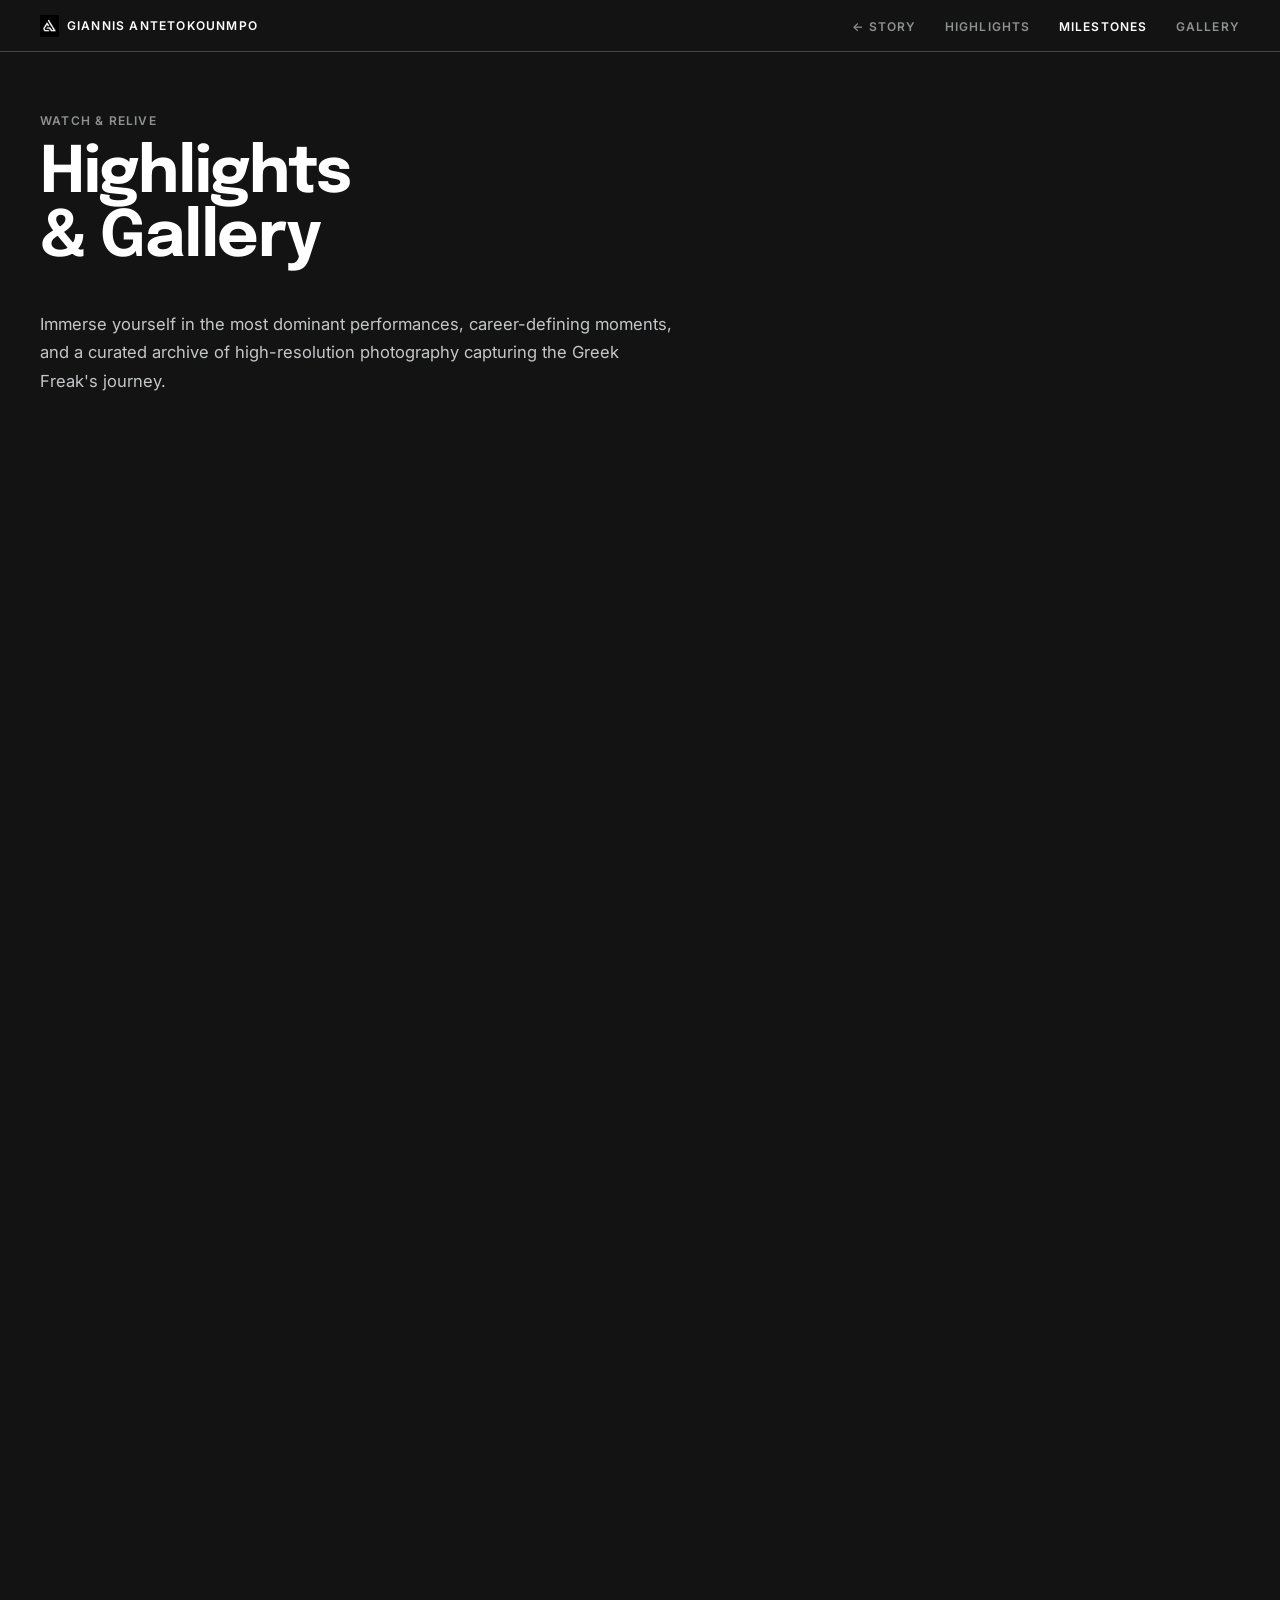
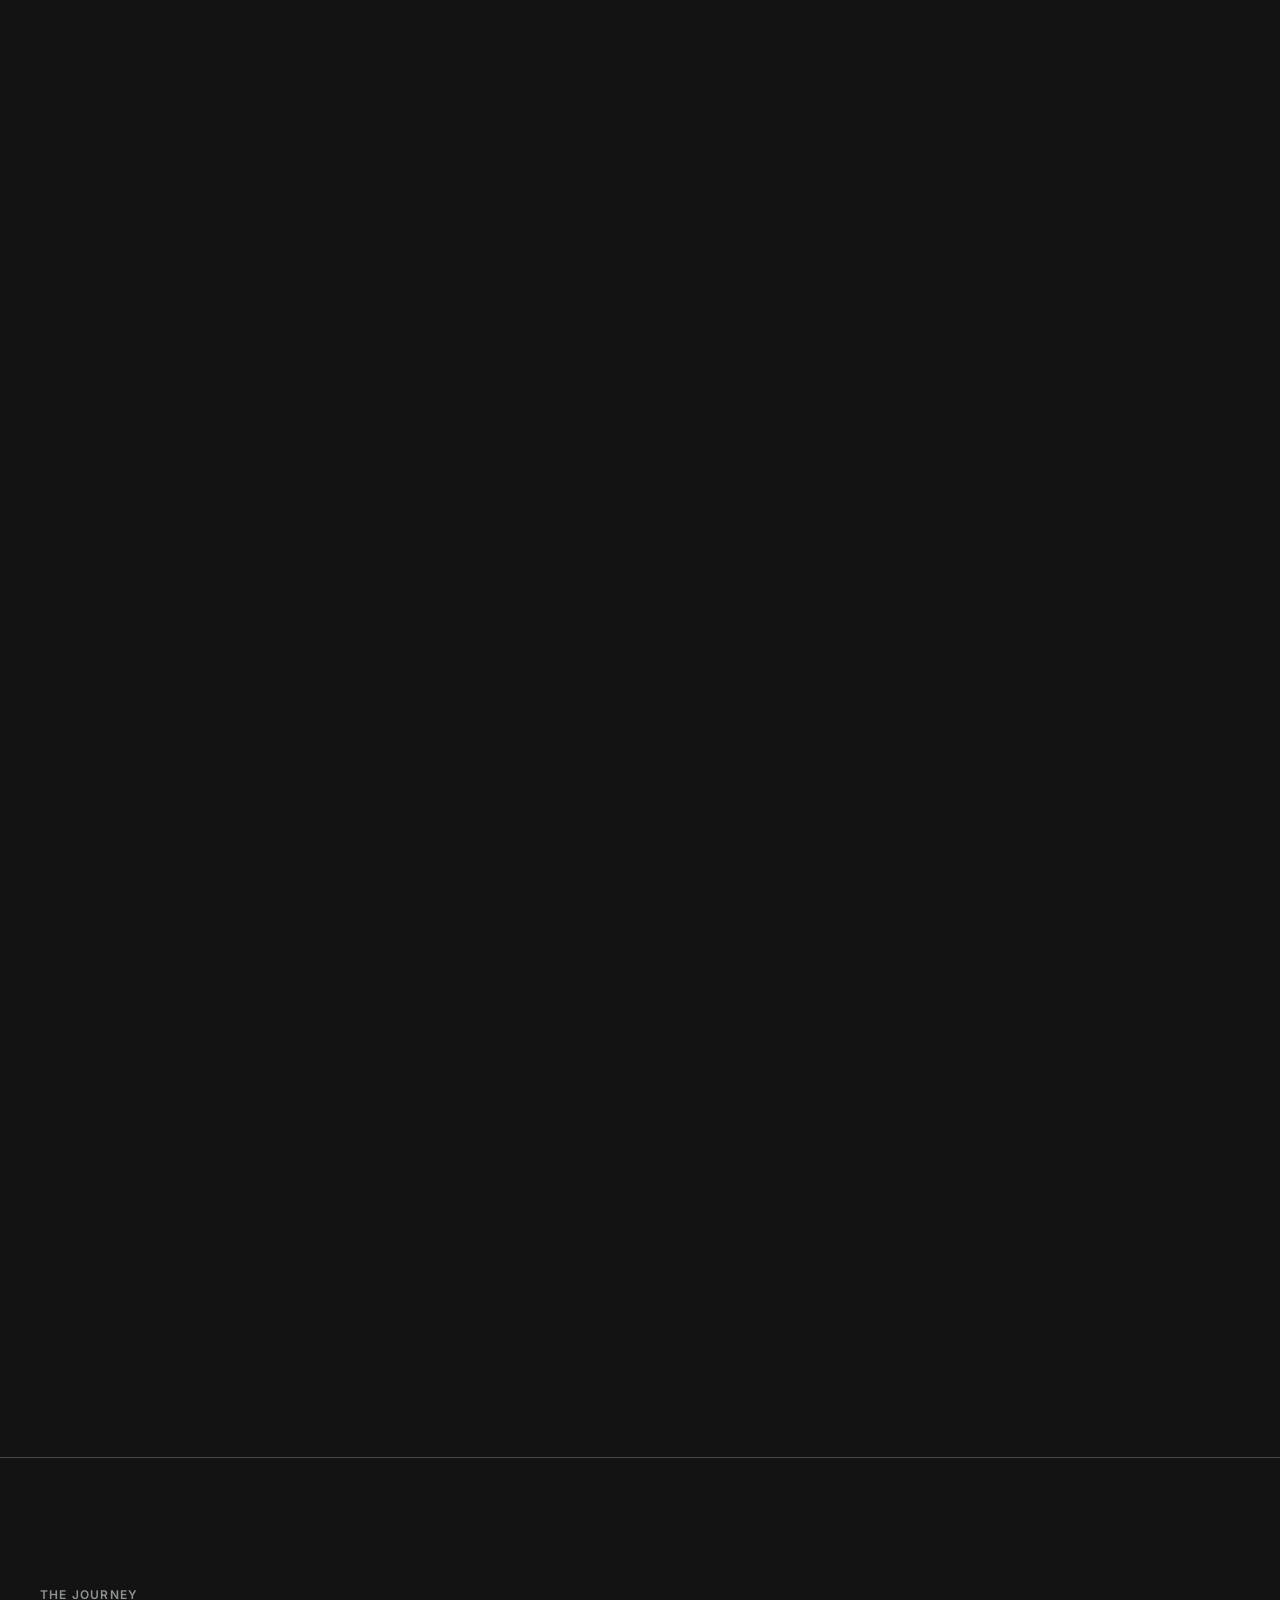
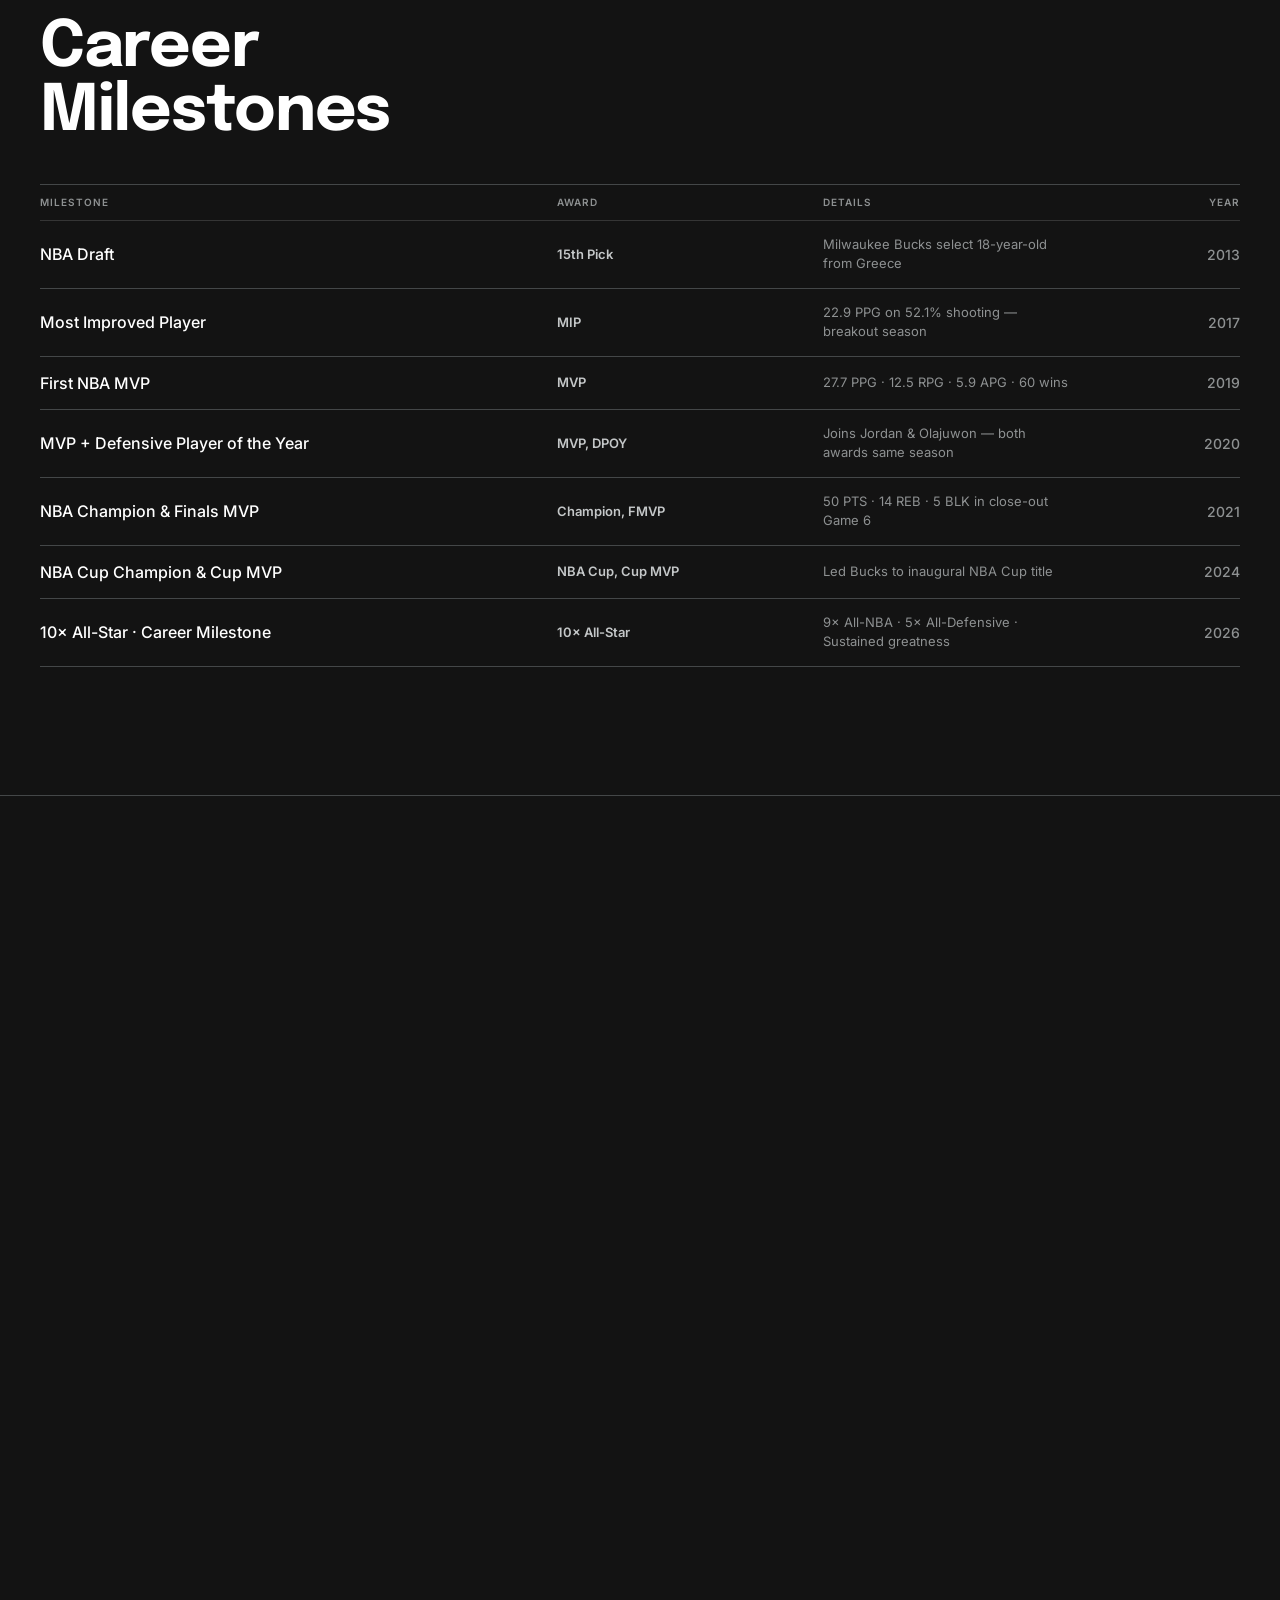
==== commit 878ecd22: "refactor: 采用 Stitch Manifesto 设计系统重写 - 色彩系统：Stitch 暗色主题（#131313 背景，层级 surface 灰度） - 字体：Epilogue（标题）+" ====
--- a/media.html
+++ b/media.html
@@ -3,17 +3,17 @@
 <head>
 <meta charset="UTF-8">
 <meta name="viewport" content="width=device-width, initial-scale=1.0">
-<title>Giannis Antetokounmpo — Highlights, Gallery & Career | The Greek Freak</title>
-<meta name="description" content="Watch Giannis Antetokounmpo highlight reels, explore career milestones, and browse a gallery of high-resolution wallpapers of the Greek Freak.">
+<title>Giannis Antetokounmpo — Highlights & Gallery | The Greek Freak</title>
+<meta name="description" content="Watch Giannis Antetokounmpo highlight reels, explore the career timeline, and browse a curated gallery of high-resolution wallpapers.">
 <link rel="canonical" href="https://yns34-hub.github.io/giannis-fansite/media.html">
-<meta property="og:title" content="Giannis Antetokounmpo — Highlights, Gallery & Career | The Greek Freak">
-<meta property="og:description" content="Watch Giannis Antetokounmpo highlight reels, explore career milestones, and browse a gallery of high-resolution wallpapers of the Greek Freak.">
+<meta property="og:title" content="Giannis Antetokounmpo — Highlights & Gallery | The Greek Freak">
+<meta property="og:description" content="Watch Giannis Antetokounmpo highlight reels, explore the career timeline, and browse a curated gallery.">
 <meta property="og:type" content="website">
 <meta property="og:image" content="https://yns34-hub.github.io/giannis-fansite/assets/wallpapers/EqJAFzEXMAAeiYw.jpg">
 <meta property="og:url" content="https://yns34-hub.github.io/giannis-fansite/media.html">
 <meta name="twitter:card" content="summary_large_image">
-<meta name="twitter:title" content="Giannis Antetokounmpo — Highlights, Gallery & Career | The Greek Freak">
-<meta name="twitter:description" content="Watch Giannis Antetokounmpo highlight reels, explore career milestones, and browse a gallery of high-resolution wallpapers of the Greek Freak.">
+<meta name="twitter:title" content="Giannis Antetokounmpo — Highlights & Gallery | The Greek Freak">
+<meta name="twitter:description" content="Watch Giannis Antetokounmpo highlight reels, explore the career timeline, and browse a curated gallery.">
 <meta name="twitter:image" content="https://yns34-hub.github.io/giannis-fansite/assets/wallpapers/EqJAFzEXMAAeiYw.jpg">
 <link rel="icon" type="image/png" href="assets/logo/giannis-logo.png">
 <link rel="preconnect" href="https://fonts.googleapis.com">
@@ -26,72 +26,100 @@
 <a href="#highlights" class="skip-link">Skip to content</a>
 
 <!-- Navigation -->
-<nav class="nav">
+<nav class="nav" role="navigation" aria-label="Main navigation">
   <a href="index.html" class="nav-brand">
-    <img src="assets/logo/giannis-logo.png" alt="Giannis" class="nav-logo-mark giannis-logo">
+    <img src="assets/logo/giannis-logo.png" alt="Giannis Antetokounmpo logo" class="nav-logo-mark giannis-logo" width="24" height="24">
     Giannis Antetokounmpo
   </a>
   <ul class="nav-links">
     <li><a href="index.html"><span aria-hidden="true">←</span> Story</a></li>
     <li><a href="#highlights">Highlights</a></li>
-    <li><a href="#career">Career</a></li>
+    <li><a href="#milestones">Milestones</a></li>
     <li><a href="#gallery">Gallery</a></li>
   </ul>
 </nav>
 
-<!-- Highlights — YouTube cards (JS-rendered) -->
-<section class="section" id="highlights">
+<main>
+<!-- ═══════════════════════════════════════════════════════
+     MEDIA HERO
+     ═══════════════════════════════════════════════════════ -->
+<section class="section" style="padding-top:calc(var(--nav-height) + 60px); border-bottom:1px solid var(--border);">
   <div class="container">
-    <p class="section-label">Watch & Relive</p>
-    <h2 class="section-title">HIGHLIGHT<br>REEL</h2>
+    <span class="section-tag">Watch &amp; Relive</span>
+    <h1 class="section-heading">Highlights<br>&amp; Gallery</h1>
+    <p class="section-lede">
+      Immerse yourself in the most dominant performances, career-defining moments, and a
+      curated archive of high-resolution photography capturing the Greek Freak's journey.
+    </p>
+  </div>
+</section>
+
+<!-- ═══════════════════════════════════════════════════════
+     HIGHLIGHT REEL — YouTube Video Cards
+     ═══════════════════════════════════════════════════════ -->
+<section class="section" id="highlights" aria-labelledby="highlights-heading">
+  <div class="container">
+    <span class="section-tag">Watch &amp; Relive</span>
+    <h2 class="section-heading" id="highlights-heading">Highlight<br>Reel</h2>
     <div class="video-grid reveal" id="videoGrid"></div>
   </div>
 </section>
 
-<!-- Career Timeline -->
-<section class="section" id="career">
+<!-- ═══════════════════════════════════════════════════════
+     CAREER MILESTONES
+     ═══════════════════════════════════════════════════════ -->
+<section class="section" id="milestones" aria-labelledby="milestones-heading">
   <div class="container">
-    <p class="section-label">The Journey</p>
-    <h2 class="section-title">CAREER<br>MILESTONES</h2>
-    <div class="col-header">
-      <span>Milestone</span><span>Award</span><span>Details</span><span>Year</span>
-    </div>
-    <div class="project-list">
-      <div class="project-row">
-        <div class="name">NBA Draft</div><div class="meta">15th Pick</div><div class="meta">Milwaukee Bucks select 18-year-old from Greece</div><div class="year">2013</div>
+    <span class="section-tag">The Journey</span>
+    <h2 class="section-heading" id="milestones-heading">Career<br>Milestones</h2>
+
+    <div class="milestones-table">
+      <div class="milestone-row header">
+        <span>Milestone</span><span>Award</span><span>Details</span><span>Year</span>
       </div>
-      <div class="project-row">
-        <div class="name">Most Improved Player</div><div class="meta">MIP</div><div class="meta">Breakout season: 22.9 PPG on 52.1% shooting</div><div class="year">2017</div>
+      <div class="milestone-row">
+        <div class="name">NBA Draft</div><div class="award">15th Pick</div><div class="detail">Milwaukee Bucks select 18-year-old from Greece</div><div class="year">2013</div>
       </div>
-      <div class="project-row">
-        <div class="name">First NBA MVP</div><div class="meta">MVP</div><div class="meta">27.7 PPG, 12.5 RPG, 5.9 APG. Bucks 60 wins.</div><div class="year">2019</div>
+      <div class="milestone-row">
+        <div class="name">Most Improved Player</div><div class="award">MIP</div><div class="detail">22.9 PPG on 52.1% shooting — breakout season</div><div class="year">2017</div>
       </div>
-      <div class="project-row">
-        <div class="name">MVP + DPOY</div><div class="meta">MVP, DPOY</div><div class="meta">Joins Jordan & Olajuwon — both awards same season</div><div class="year">2020</div>
+      <div class="milestone-row">
+        <div class="name">First NBA MVP</div><div class="award">MVP</div><div class="detail">27.7 PPG · 12.5 RPG · 5.9 APG · 60 wins</div><div class="year">2019</div>
       </div>
-      <div class="project-row">
-        <div class="name">NBA Champion & Finals MVP</div><div class="meta">Champion, FMVP</div><div class="meta">50 PTS, 14 REB, 5 BLK in Game 6. First title in 50 years.</div><div class="year">2021</div>
+      <div class="milestone-row">
+        <div class="name">MVP + Defensive Player of the Year</div><div class="award">MVP, DPOY</div><div class="detail">Joins Jordan &amp; Olajuwon — both awards same season</div><div class="year">2020</div>
+      </div>
+      <div class="milestone-row">
+        <div class="name">NBA Champion &amp; Finals MVP</div><div class="award">Champion, FMVP</div><div class="detail">50 PTS · 14 REB · 5 BLK in close-out Game 6</div><div class="year">2021</div>
+      </div>
+      <div class="milestone-row">
+        <div class="name">NBA Cup Champion &amp; Cup MVP</div><div class="award">NBA Cup, Cup MVP</div><div class="detail">Led Bucks to inaugural NBA Cup title</div><div class="year">2024</div>
+      </div>
+      <div class="milestone-row">
+        <div class="name">10× All-Star · Career Milestone</div><div class="award">10× All-Star</div><div class="detail">9× All-NBA · 5× All-Defensive · Sustained greatness</div><div class="year">2026</div>
       </div>
     </div>
   </div>
 </section>
 
-<!-- Gallery — JS-rendered from data array -->
-<section class="section gallery-section" id="gallery">
+<!-- ═══════════════════════════════════════════════════════
+     WALLPAPER GALLERY
+     ═══════════════════════════════════════════════════════ -->
+<section class="section gallery-section" id="gallery" aria-labelledby="gallery-heading">
   <div class="container" style="margin-bottom:40px;">
-    <p class="section-label">Wallpaper Archive</p>
-    <h2 class="section-title">HIGH-RES MOMENTS<br>OF THE GREEK FREAK</h2>
+    <span class="section-tag">Wallpaper Archive</span>
+    <h2 class="section-heading" id="gallery-heading">High-Res<br>Moments</h2>
     <div class="gallery-filters reveal">
-      <button class="filter-btn active" data-filter="all">ALL</button>
-      <button class="filter-btn" data-filter="portrait">PORTRAIT</button>
-      <button class="filter-btn" data-filter="action">ACTION</button>
-      <button class="filter-btn" data-filter="championship">CHAMPIONSHIP</button>
-      <button class="filter-btn" data-filter="bucks">BUCKS</button>
-      <button class="filter-btn" data-filter="phone">PHONE</button>
-      <button class="filter-btn" data-filter="desktop">DESKTOP</button>
+      <button class="filter-btn active" data-filter="all">All</button>
+      <button class="filter-btn" data-filter="portrait">Portrait</button>
+      <button class="filter-btn" data-filter="action">Action</button>
+      <button class="filter-btn" data-filter="championship">Championship</button>
+      <button class="filter-btn" data-filter="bucks">Bucks</button>
+      <button class="filter-btn" data-filter="phone">Phone</button>
+      <button class="filter-btn" data-filter="desktop">Desktop</button>
     </div>
   </div>
-  <div class="gallery-grid" id="galleryGrid"></div>
+  <div class="gallery-grid reveal" id="galleryGrid"></div>
 </section>
 
 <!-- ═══════════════════════════════════════════════════════
@@ -99,21 +127,35 @@
      ═══════════════════════════════════════════════════════ -->
 <section class="final-legacy">
   <div class="legacy-content">
-    <h2 class="legacy-title">LEGACY IS STILL<br>BEING WRITTEN.</h2>
-    <p class="legacy-sub">From Athens to Milwaukee. From unknown prospect to champion.<br>The story continues.</p>
+    <h2 class="legacy-title">Legacy Is Still<br>Being Written.</h2>
+    <p class="legacy-sub">From Athens to Milwaukee. From unknown prospect to global icon.<br>The story continues.</p>
     <div class="legacy-btns">
       <a href="index.html" class="btn btn-primary"><span aria-hidden="true">←</span> Back to Story</a>
       <a href="#gallery" class="btn btn-ghost">Explore Gallery</a>
     </div>
   </div>
 </section>
+</main>
 
 <!-- Footer -->
-<footer class="footer">
-  <span><img src="assets/logo/giannis-logo.png" alt="Giannis" class="footer-logo-mark giannis-logo"> Giannis Antetokounmpo #34</span>
-  <span>Page 2 of 2 · <a href="index.html" style="color:var(--white);"><span aria-hidden="true">←</span> Story Page</a></span>
+<footer class="footer" role="contentinfo">
+  <span>
+    <img src="assets/logo/giannis-logo.png" alt="" class="footer-logo-mark giannis-logo" width="16" height="16">
+    Giannis Antetokounmpo #34
+  </span>
+  <span>Page 2 of 2 · <a href="index.html"><span aria-hidden="true">←</span> Story Page</a></span>
   <span>Fan Tribute · Not Affiliated with NBA</span>
 </footer>
+
+<!-- Lightbox -->
+<div class="lightbox" id="lightbox" role="dialog" aria-modal="true" aria-label="Image lightbox">
+  <button class="lightbox-close" aria-label="Close lightbox">Close</button>
+  <img class="lightbox-img" id="lightboxImg" src="" alt="">
+  <div class="lightbox-info">
+    <h4 id="lightboxTitle"></h4>
+    <span id="lightboxCat"></span>
+  </div>
+</div>
 
 <script type="application/ld+json">
 {
--- a/styles.css
+++ b/styles.css
@@ -1,81 +1,143 @@
 /* ═══════════════════════════════════════════════════════
-   Giannis Antetokounmpo Fansite — Monolith Aesthetic
-   Design System: Stitch Monolith Aesthetic
+   Giannis Antetokounmpo Fansite — Stitch Manifesto Aesthetic
+   Design Tokens: Stitch Dark Theme / Monolith
    ═══════════════════════════════════════════════════════ */
 
 :root {
+  /* ── Stitch Surface Tokens ── */
+  --bg: #131313;
+  --surface-lowest: #0e0e0e;
+  --surface-low: #1b1b1b;
+  --surface: #1f1f1f;
+  --surface-high: #2a2a2a;
+  --surface-highest: #353535;
+
+  /* ── Stitch Content Tokens ── */
+  --on-bg: #e2e2e2;
+  --on-surface: #e2e2e2;
+  --on-surface-variant: #c4c7c8;
+  --outline: #8e9192;
+  --outline-variant: #444748;
+  --white: #ffffff;
   --black: #000000;
-  --white: #FFFFFF;
-  --gray-dark: #121212;
-  --gray-mid: #353535;
-  --gray-light: #8E9192;
-  --gray-border: #444748;
-  --surface: #131313;
-  --surface-high: #1F1F1F;
-  --text: #E2E2E2;
-  --text-dim: #C4C7C8;
-  --text-muted: #8E9192;
+
+  /* ── Typography ── */
   --font-display: 'Epilogue', sans-serif;
   --font-body: 'Inter', sans-serif;
-  --section-gap: clamp(80px, 12vw, 160px);
-  --grid-margin: clamp(16px, 4vw, 40px);
+
+  /* ── Spacing ── */
+  --section-gap: clamp(80px, 10vw, 160px);
+  --grid-margin: clamp(20px, 4vw, 40px);
   --element-gap: 20px;
-  --nav-padding: 10px;
-}
-
+  --nav-height: 52px;
+}
+
+/* ── Reset ── */
 *, *::before, *::after { margin: 0; padding: 0; box-sizing: border-box; }
-html { scroll-behavior: smooth; max-width: 100%; overflow-x: hidden; scroll-padding-top: 60px; }
+
+html {
+  scroll-behavior: smooth; max-width: 100%; overflow-x: hidden;
+  scroll-padding-top: var(--nav-height);
+  background: var(--bg);
+}
+
 body {
-  font-family: var(--font-body); background: var(--black); color: var(--text);
-  line-height: 1.5; -webkit-font-smoothing: antialiased; -moz-osx-font-smoothing: grayscale;
+  font-family: var(--font-body); background: var(--bg); color: var(--on-surface-variant);
+  line-height: 1.5; -webkit-font-smoothing: antialiased;
   overflow-x: hidden; max-width: 100%;
-}
-
-/* ── Intro Video Overlay ── */
+  font-size: 14px; font-weight: 400;
+}
+
+img { display: block; max-width: 100%; }
+a { color: inherit; text-decoration: none; }
+
+/* ── Container ── */
+.container { max-width: 1800px; margin: 0 auto; padding: 0 var(--grid-margin); }
+
+/* ── Typography Utilities ── */
+.section-tag {
+  font-family: var(--font-body); font-size: 12px; font-weight: 600;
+  letter-spacing: 0.1em; text-transform: uppercase;
+  color: var(--outline); margin-bottom: 12px; display: block;
+}
+
+.section-heading {
+  font-family: var(--font-display); font-size: clamp(2rem, 5vw, 4rem);
+  font-weight: 700; letter-spacing: -0.02em; line-height: 1.0;
+  color: var(--white); margin-bottom: 40px;
+}
+
+.section-heading.outline {
+  color: transparent; -webkit-text-stroke: 1.5px var(--white);
+  -webkit-text-fill-color: transparent;
+}
+
+.section-lede {
+  font-family: var(--font-body); font-size: clamp(0.9375rem, 1.3vw, 1.125rem);
+  line-height: 1.7; color: var(--on-surface-variant); max-width: 640px; margin-bottom: 48px;
+}
+
+/* ── Navigation ── */
+.nav {
+  position: fixed; top: 0; left: 0; right: 0; z-index: 100;
+  height: var(--nav-height); padding: 0 var(--grid-margin);
+  background: var(--bg); border-bottom: 1px solid var(--outline-variant);
+  display: flex; align-items: center; justify-content: space-between;
+}
+
+.nav-brand {
+  font-family: var(--font-body); font-size: 12px; font-weight: 600;
+  letter-spacing: 0.1em; text-transform: uppercase; color: var(--white);
+  display: flex; align-items: center; gap: 8px;
+}
+
+.nav-logo-mark { height: 18px; width: auto; filter: brightness(0) invert(1); }
+.giannis-logo { height: 22px; filter: none; }
+
+.nav-links { display: flex; gap: 28px; list-style: none; align-items: center; }
+.nav-links a {
+  font-family: var(--font-body); font-size: 12px; font-weight: 600;
+  letter-spacing: 0.1em; text-transform: uppercase;
+  color: var(--outline); transition: color 0.2s;
+}
+.nav-links a:hover, .nav-links a.active { color: var(--white); }
+
+/* ── Intro Overlay ── */
 .intro-overlay {
   position: fixed; inset: 0; z-index: 10000;
   background: var(--black);
   transition: opacity 0.8s ease, visibility 0.8s ease;
 }
-.intro-overlay.is-hidden {
-  opacity: 0; visibility: hidden; pointer-events: none;
-}
-
-/* Initial text screen */
+.intro-overlay.is-hidden { opacity: 0; visibility: hidden; pointer-events: none; }
+
 .intro-pre {
   position: absolute; inset: 0; z-index: 2;
   display: flex; align-items: center; justify-content: center;
   background: var(--black);
   transition: opacity 0.5s ease, visibility 0.5s ease;
 }
-.intro-pre.is-hidden {
-  opacity: 0; visibility: hidden; pointer-events: none;
-}
-.intro-pre-text {
-  text-align: center; max-width: 800px; padding: 0 40px;
-}
+.intro-pre.is-hidden { opacity: 0; visibility: hidden; pointer-events: none; }
+
+.intro-pre-text { text-align: center; max-width: 800px; padding: 0 40px; }
 .intro-pre-tag {
   font-family: var(--font-body); font-size: 14px; font-weight: 600;
-  letter-spacing: 0.2em; text-transform: uppercase; color: var(--gray-light);
+  letter-spacing: 0.2em; text-transform: uppercase; color: var(--outline);
   margin-bottom: 24px;
 }
 .intro-pre-title {
   font-family: var(--font-display); font-size: clamp(3rem, 8vw, 7rem);
-  font-weight: 900; letter-spacing: -0.03em; line-height: 0.9;
+  font-weight: 800; letter-spacing: -0.04em; line-height: 0.9;
   color: var(--white); margin-bottom: 48px;
 }
 .intro-enter-btn {
   font-family: var(--font-display); font-size: clamp(1rem, 1.8vw, 1.25rem);
   font-weight: 700; letter-spacing: 0.15em; text-transform: uppercase;
   color: var(--white); background: transparent;
-  border: 1px solid var(--gray-border); padding: 16px 48px;
+  border: 1px solid var(--outline-variant); padding: 16px 48px;
   cursor: pointer; transition: background 0.25s, border-color 0.25s;
 }
-.intro-enter-btn:hover {
-  background: var(--white); color: var(--black); border-color: var(--white);
-}
-
-/* Video element */
+.intro-enter-btn:hover { background: var(--white); color: var(--black); border-color: var(--white); }
+
 .intro-video {
   position: absolute; inset: 0; z-index: 1;
   width: 100%; height: 100%; object-fit: cover;
@@ -83,7 +145,6 @@
 }
 .intro-video.is-playing { opacity: 1; }
 
-/* Skip button */
 .intro-skip {
   position: absolute; top: 32px; right: 40px; z-index: 3;
   font-family: var(--font-body); font-size: 12px; font-weight: 600;
@@ -96,476 +157,340 @@
 .intro-skip.is-visible { opacity: 1; visibility: visible; }
 .intro-skip:hover { background: var(--white); color: var(--black); border-color: var(--white); }
 
-/* ── Navigation ── */
-.nav {
-  position: fixed; top: 0; left: 0; right: 0; z-index: 100;
-  padding: var(--nav-padding) var(--grid-margin);
-  background: var(--black); border-bottom: 1px solid var(--gray-border);
-  display: flex; align-items: center; justify-content: space-between;
-}
-.nav-brand {
-  font-family: var(--font-body); font-size: 12px; font-weight: 600;
-  letter-spacing: 0.1em; text-transform: uppercase; color: var(--white);
-  text-decoration: none; display: flex; align-items: center; gap: 8px;
-}
-.nav-logo-mark { height: 18px; width: auto; filter: brightness(0) invert(1); }
-.giannis-logo { height: 22px; filter: none; }
-.nav-links { display: flex; gap: 32px; list-style: none; }
-.nav-links a {
-  font-family: var(--font-body); font-size: 12px; font-weight: 600;
-  letter-spacing: 0.1em; text-transform: uppercase; color: var(--gray-light);
-  text-decoration: none; transition: color 0.2s;
-}
-.nav-links a:hover { color: var(--white); }
-@media (max-width: 768px) { .nav { padding: var(--nav-padding) 20px; } }
-
-/* ── Container ── */
-.container { max-width: 1800px; margin: 0 auto; padding: 0 var(--grid-margin); }
-@media (max-width: 768px) { .container { padding: 0 20px; } }
-
-/* ── Hero ── */
+/* ── Button System ── */
+.btn {
+  display: inline-flex; align-items: center; gap: 8px;
+  padding: 14px 28px; font-family: var(--font-body); font-size: 12px;
+  font-weight: 600; letter-spacing: 0.1em; text-transform: uppercase;
+  transition: all 0.2s; cursor: pointer; border: none;
+}
+.btn-primary { background: var(--white); color: var(--black); }
+.btn-primary:hover { background: var(--black); color: var(--white); outline: 1px solid var(--white); }
+.btn-ghost { background: transparent; color: var(--white); border: 1px solid var(--outline-variant); }
+.btn-ghost:hover { background: var(--white); color: var(--black); border-color: var(--white); }
+.btn-outline { background: transparent; color: var(--white); outline: 1px solid var(--white); }
+.btn-outline:hover { background: var(--white); color: var(--black); }
+
+/* ═══════════════════════════════════════════════════════
+   HERO
+   ═══════════════════════════════════════════════════════ */
 .hero {
   position: relative; width: 100%; min-height: 100vh;
-  overflow: hidden; border-bottom: 1px solid var(--gray-border);
-}
+  display: grid; grid-template-columns: 1fr 1fr;
+  overflow: hidden; border-bottom: 1px solid var(--outline-variant);
+}
+
 .hero-bg { position: absolute; inset: 0; z-index: 0; }
 .hero-bg img {
   width: 100%; height: 100%; object-fit: cover; object-position: center 30%;
   display: block; filter: grayscale(25%);
 }
-.hero-mask {
+
+.hero-overlay {
   position: absolute; inset: 0; z-index: 1;
-  background: linear-gradient(to right, rgba(0,0,0,0.88) 0%, rgba(0,0,0,0.55) 45%, rgba(0,0,0,0.12) 100%);
+  background: linear-gradient(to right, rgba(19,19,19,0.88) 0%, rgba(19,19,19,0.55) 45%, rgba(19,19,19,0.12) 100%);
   pointer-events: none;
 }
+
 .hero-content {
-  position: relative; z-index: 2;
-  display: flex; align-items: flex-end;
-  max-width: 1800px; margin: 0 auto;
-  min-height: 100vh; padding: 100px var(--grid-margin) 40px;
-}
-@media (max-width: 768px) {
-  .hero-content { padding: 100px 20px 40px; }
-  .hero-mask { background: linear-gradient(to right, rgba(0,0,0,0.9) 0%, rgba(0,0,0,0.6) 60%, rgba(0,0,0,0.2) 100%); }
-}
-.hero-text { max-width: 620px; }
+  position: relative; z-index: 2; grid-column: 1;
+  display: flex; flex-direction: column; justify-content: center;
+  padding: calc(var(--nav-height) + 40px) var(--grid-margin) 60px;
+  max-width: 680px;
+}
+
 .hero-tag {
   font-family: var(--font-body); font-size: 12px; font-weight: 600;
-  letter-spacing: 0.1em; text-transform: uppercase; color: var(--gray-light);
-  margin-bottom: var(--element-gap);
-}
+  letter-spacing: 0.1em; text-transform: uppercase; color: var(--outline);
+  margin-bottom: 20px;
+}
+
 .hero-title {
-  font-family: var(--font-display); font-size: clamp(3.5rem, 8vw, 8rem); font-weight: 800;
-  line-height: 0.88; letter-spacing: -0.04em; color: var(--white);
-  margin-bottom: var(--element-gap);
+  font-family: var(--font-display); font-size: clamp(3.5rem, 8vw, 8rem);
+  font-weight: 800; letter-spacing: -0.04em; line-height: 0.88;
+  color: var(--white); margin-bottom: 20px;
 }
 .hero-title .line { display: block; }
 .hero-title .line.outline {
   color: transparent; -webkit-text-stroke: 1.5px var(--white);
   -webkit-text-fill-color: transparent;
 }
-.hero-sub {
-  font-family: var(--font-body); font-size: 18px; font-weight: 400; line-height: 1.65;
-  color: var(--text-dim); max-width: 500px; margin-top: 24px;
-}
+
+.hero-desc {
+  font-family: var(--font-body); font-size: clamp(1rem, 1.3vw, 1.125rem);
+  line-height: 1.7; color: var(--on-surface-variant); max-width: 500px; margin-bottom: 32px;
+}
+
+.hero-cta { display: flex; gap: 12px; flex-wrap: wrap; }
+
 .hero-meta {
-  display: flex; gap: 40px; margin-top: 32px; flex-wrap: wrap;
-  padding-top: var(--element-gap); border-top: 1px solid var(--gray-border);
+  display: flex; gap: 40px; flex-wrap: wrap;
+  margin-top: 40px; padding-top: 24px;
+  border-top: 1px solid var(--outline-variant);
 }
 .hero-meta-item .num {
   font-family: var(--font-display); font-size: 2rem; font-weight: 800;
   letter-spacing: -0.03em; color: var(--white); line-height: 1;
 }
 .hero-meta-item .lbl {
-  font-family: var(--font-display); font-size: clamp(1rem, 1.5vw, 1.25rem); font-weight: 700;
-  letter-spacing: 0.06em; text-transform: uppercase; color: var(--white); margin-top: 6px;
-}
-
-/* ── Section ── */
-.section { padding: var(--section-gap) 0; }
-.section-label {
-  font-family: var(--font-body); font-size: 12px; font-weight: 600;
-  letter-spacing: 0.1em; text-transform: uppercase; color: var(--gray-light);
-  margin-bottom: 12px;
-}
-.section-title {
-  font-family: var(--font-display); font-size: clamp(2.5rem, 5vw, 4rem); font-weight: 700;
-  letter-spacing: -0.02em; line-height: 1.0; color: var(--white);
-  margin-bottom: 40px;
-}
-
-/* ── Project Row List (Career Timeline) ── */
-.project-list { border-top: 1px solid var(--gray-border); }
-.project-row {
-  display: grid; grid-template-columns: 2fr 1fr 1fr 0.5fr; gap: 16px;
-  padding: 16px 0; border-bottom: 1px solid var(--gray-border);
-  align-items: center; cursor: pointer; transition: all 0.2s;
-}
-.project-row:hover { background: var(--surface); }
-.project-row .name {
-  font-family: var(--font-body); font-size: 18px; font-weight: 400; color: var(--text-dim);
+  font-family: var(--font-body); font-size: 10px; font-weight: 600;
+  letter-spacing: 0.1em; text-transform: uppercase; color: var(--outline);
+  margin-top: 6px;
+}
+
+/* ═══════════════════════════════════════════════════════
+   ACHIEVEMENT STRIP
+   ═══════════════════════════════════════════════════════ */
+.achievement-strip { padding: 0; border-bottom: 1px solid var(--outline-variant); }
+.achievement-strip .container { display: flex; justify-content: center; flex-wrap: wrap; }
+.achievement-item {
+  flex: 1; min-width: 120px; text-align: center;
+  padding: 28px 16px; border-right: 1px solid var(--outline-variant);
+  transition: background 0.2s;
+}
+.achievement-item:last-child { border-right: none; }
+.achievement-item:hover { background: var(--surface-low); }
+.achievement-item .num {
+  font-family: var(--font-display); font-size: clamp(1.5rem, 2.5vw, 2.25rem);
+  font-weight: 700; letter-spacing: -0.03em; color: var(--white); line-height: 1;
+}
+.achievement-item .lbl {
+  font-family: var(--font-body); font-size: 10px; font-weight: 600;
+  letter-spacing: 0.1em; text-transform: uppercase; color: var(--outline);
+  margin-top: 8px;
+}
+
+/* ═══════════════════════════════════════════════════════
+   SECTION SHARED
+   ═══════════════════════════════════════════════════════ */
+.section { padding: var(--section-gap) 0; border-bottom: 1px solid var(--outline-variant); }
+
+/* ── Origin Story ── */
+.origin-section { border-top: 1px solid var(--outline-variant); }
+.origin-grid {
+  display: grid; grid-template-columns: 1fr 1fr; gap: 0;
+  border-top: 1px solid var(--outline-variant);
+  border-bottom: 1px solid var(--outline-variant);
+}
+.origin-image {
+  position: relative; overflow: hidden;
+  min-height: 560px; background: var(--surface-low);
+}
+.origin-image img {
+  width: 100%; height: 100%; object-fit: cover; object-position: center 20%;
+  filter: grayscale(25%); transition: filter 0.5s, transform 0.6s;
+}
+.origin-image:hover img { filter: grayscale(0%); transform: scale(1.03); }
+.origin-image-label {
+  position: absolute; bottom: 40px; left: 40px;
+  font-family: var(--font-display); font-size: clamp(1.25rem, 2vw, 2rem);
+  font-weight: 700; letter-spacing: -0.02em; color: var(--white);
+  line-height: 1.1;
+}
+
+.origin-cards { display: flex; flex-direction: column; }
+.origin-card {
+  display: grid; grid-template-columns: 48px 1fr; gap: 24px;
+  padding: 40px 36px; border-bottom: 1px solid var(--outline-variant);
+  transition: background 0.2s; cursor: default;
+}
+.origin-card:last-child { border-bottom: none; }
+.origin-card:hover { background: var(--surface-low); }
+.origin-card-num {
+  font-family: var(--font-display); font-size: 2rem; font-weight: 800;
+  color: var(--outline); line-height: 1; padding-top: 2px;
   transition: color 0.2s;
 }
-.project-row:hover .name { color: var(--white); }
-.project-row .meta {
-  font-family: var(--font-body); font-size: 14px; font-weight: 400; color: var(--gray-light);
-}
-.project-row .year {
-  font-family: var(--font-body); font-size: 14px; font-weight: 400; color: var(--gray-light);
-  text-align: right;
-}
-.col-header {
-  display: grid; grid-template-columns: 2fr 1fr 1fr 0.5fr; gap: 16px;
-  padding: 12px 0; border-bottom: 1px solid var(--gray-border);
-}
-.col-header span {
-  font-family: var(--font-body); font-size: 12px; font-weight: 600;
-  letter-spacing: 0.1em; text-transform: uppercase; color: var(--gray-light);
-}
-.col-header span:last-child { text-align: right; }
-@media (max-width: 768px) {
-  .project-row, .col-header { grid-template-columns: 1fr 1fr; }
-  .project-row .meta:nth-child(3) { display: none; }
-}
-
-/* ═══════════════════════════════════════════════════════
-   PROFILE / THE MAKING OF GIANNIS
-   ═══════════════════════════════════════════════════════ */
-.figure-section { padding: 0; border-top: 1px solid var(--gray-border); }
-
-/* Profile Header */
-.profile-header { padding-top: 100px; padding-bottom: 60px; }
-@media (max-width: 768px) { .profile-header { padding-top: 60px; padding-bottom: 40px; } }
-
-/* ── Body Data Bar ── */
-.figure-data {
-  display: grid; grid-template-columns: repeat(4, 1fr); gap: 1px;
-  background: var(--gray-border); border-top: 1px solid var(--gray-border);
-  border-bottom: 1px solid var(--gray-border);
-}
-@media (max-width: 768px) { .figure-data { grid-template-columns: repeat(2, 1fr); } }
-.figure-data-cell {
-  background: var(--black); padding: 32px 28px;
-  transition: background 0.25s, border-color 0.25s;
-  position: relative;
-}
-.figure-data-cell::after {
-  content: ''; position: absolute; bottom: 0; left: 0; right: 0; height: 1px;
-  background: var(--gray-border); opacity: 0; transition: opacity 0.3s;
-}
-.figure-data-cell:hover { background: var(--surface); }
-.figure-data-cell:hover::after { opacity: 1; }
-.figure-data-cell .val {
-  font-family: var(--font-display); font-size: 2rem; font-weight: 700;
-  letter-spacing: -0.02em; color: var(--white); line-height: 1;
-  transition: transform 0.2s;
-}
-.figure-data-cell:hover .val { transform: scale(1.05); }
-.figure-data-cell .lbl {
-  font-family: var(--font-body); font-size: 11px; font-weight: 600;
-  letter-spacing: 0.1em; text-transform: uppercase; color: var(--gray-light); margin-top: 6px;
-}
-
-/* ── Origin Story: Two-Column Layout ── */
-.origin-layout {
-  display: grid; grid-template-columns: 1fr 1fr; gap: 1px;
-  background: var(--gray-border); border-bottom: 1px solid var(--gray-border);
-  position: relative; overflow: hidden;
-}
-/* Watermark */
-.origin-layout::before {
-  content: 'GREEK FREAK';
-  position: absolute; inset: 0; z-index: 0;
-  display: flex; align-items: center; justify-content: center;
-  font-family: var(--font-display); font-size: clamp(6rem, 12vw, 14rem);
-  font-weight: 900; letter-spacing: -0.04em;
-  color: var(--white); opacity: 0.04; pointer-events: none;
-  white-space: nowrap; user-select: none;
-}
-@media (max-width: 1024px) { .origin-layout { grid-template-columns: 45fr 55fr; } }
-@media (max-width: 900px)  { .origin-layout { grid-template-columns: 1fr; } }
-
-/* Left: Image Card */
-.origin-image-card {
-  position: relative; overflow: hidden; background: var(--black);
-  min-height: 500px; z-index: 1;
-}
-@media (max-width: 768px) { .origin-image-card { min-height: 420px; max-height: 420px; } }
-.origin-image-card img {
-  width: 100%; height: 100%; object-fit: cover; object-position: center 20%;
-  display: block; filter: grayscale(25%); transition: filter 0.5s ease, transform 0.6s ease;
-}
-.origin-image-card:hover img { filter: grayscale(0%); transform: scale(1.03); }
-.origin-image-overlay {
-  position: absolute; inset: 0;
-  display: flex; flex-direction: column; justify-content: flex-end;
-  padding: 48px 40px;
-  background: linear-gradient(to top, rgba(0,0,0,0.85) 0%, rgba(0,0,0,0.25) 50%, transparent 100%);
-}
-@media (max-width: 768px) { .origin-image-overlay { padding: 32px 24px; } }
-.origin-quote {
-  font-family: var(--font-display); font-size: clamp(1.25rem, 2.5vw, 1.75rem); font-weight: 700;
-  letter-spacing: -0.02em; color: var(--white); line-height: 1.2; max-width: 480px;
-}
-.origin-tags {
-  display: flex; align-items: center; gap: 6px; margin-top: 16px;
-}
-.origin-tags span {
-  font-family: var(--font-body); font-size: 10px; font-weight: 600;
-  letter-spacing: 0.12em; text-transform: uppercase; color: var(--gray-light);
-}
-.origin-tags .dot { color: var(--gray-border); font-size: 8px; }
-
-/* ── Origin Route Text ── */
-.origin-route {
-  font-family: var(--font-body); font-size: 11px; font-weight: 600;
-  letter-spacing: 0.12em; text-transform: uppercase; color: var(--gray-mid);
-  margin-top: -32px; margin-bottom: 0;
-}
-.route-arrow { color: var(--gray-light); margin: 0 6px; }
-
-/* Right: Story Cards */
-.origin-chapters {
-  display: flex; flex-direction: column; position: relative; z-index: 1;
-}
-.story-card {
-  display: flex; gap: 0; background: var(--black);
-  border-bottom: 1px solid var(--gray-border);
-  border-left: 1px solid transparent;
-  transition: background 0.25s, border-color 0.3s; position: relative;
-}
-.story-card:last-child { border-bottom: none; }
-.story-card:hover { background: var(--surface); border-left-color: var(--gray-border); }
-
-/* Timeline */
-.story-timeline {
-  width: 40px; flex-shrink: 0; position: relative;
-  display: flex; flex-direction: column; align-items: center;
-  padding-top: 64px;
-}
-.story-dot {
-  width: 10px; height: 10px; flex-shrink: 0;
-  background: var(--gray-mid); transition: background 0.25s;
-  z-index: 1;
-}
-.story-card:hover .story-dot { background: #00471B; }
-.story-line {
-  flex: 1; width: 1px; background: var(--gray-border);
-  margin-top: 0; transition: background 0.25s;
-}
-.story-card:last-child .story-line { display: none; }
-.story-card:hover .story-line { background: var(--gray-mid); }
-
-/* Story Body — desktop: 编号90 / 文字minmax(360,560) / 图片minmax(420,560) */
-.story-body {
-  flex: 1; display: grid; grid-template-columns: 90px minmax(360px, 560px) minmax(420px, 560px);
-  gap: 36px; padding: 56px 64px 56px 12px; align-items: start;
-}
-@media (max-width: 1300px) {
-  .story-body { gap: 24px; padding: 48px 40px 48px 8px; }
-}
-@media (max-width: 1100px) {
-  .story-body { grid-template-columns: 50px 1fr; gap: 20px; padding: 32px 24px 32px 4px; }
-  .story-num { text-align: left; }
-  .story-thumb { width: 100%; height: auto; aspect-ratio: 16 / 9; grid-column: 1 / -1; margin-top: 16px; }
-}
-@media (max-width: 640px) {
-  .story-body { grid-template-columns: 36px 1fr; gap: 14px; padding: 28px 20px 28px 4px; }
-}
-
-.story-num {
-  font-family: var(--font-display); font-size: 3.5rem; font-weight: 800;
-  letter-spacing: -0.03em; color: var(--gray-mid); line-height: 1;
-  transition: color 0.25s; text-align: right; align-self: start;
-  padding-top: 4px;
-}
-.story-card:hover .story-num { color: var(--white); }
-
-.story-content h4 {
-  font-family: var(--font-body); font-size: clamp(1.5rem, 2vw, 1.75rem); font-weight: 600;
-  color: var(--white); margin-bottom: 10px; letter-spacing: -0.01em;
-}
-.story-content p {
-  font-family: var(--font-body); font-size: clamp(1.125rem, 1.35vw, 1.5rem); line-height: 1.55;
-  color: var(--text-dim); max-width: 560px;
-}
-
-/* Story Tags */
-.story-tags { display: flex; flex-wrap: wrap; gap: 8px; margin-top: 22px; }
-.story-tag {
+.origin-card:hover .origin-card-num { color: var(--white); }
+.origin-card-content h4 {
+  font-family: var(--font-body); font-size: 1.25rem; font-weight: 600;
+  color: var(--white); margin-bottom: 8px; letter-spacing: -0.01em;
+}
+.origin-card-content p {
+  font-family: var(--font-body); font-size: 0.9375rem; line-height: 1.65;
+  color: var(--on-surface-variant); max-width: 480px;
+}
+.origin-card-tags { display: flex; flex-wrap: wrap; gap: 8px; margin-top: 16px; }
+.origin-card-tag {
   font-family: var(--font-body); font-size: 10px; font-weight: 600;
   letter-spacing: 0.08em; text-transform: uppercase;
-  color: var(--gray-light); border: 1px solid rgba(255,255,255,0.2);
+  color: var(--outline); border: 1px solid rgba(255,255,255,0.2);
   padding: 6px 14px; transition: all 0.2s;
 }
-.story-card:hover .story-tag {
-  border-color: rgba(255,255,255,0.4); color: var(--text-dim);
-}
-
-/* Story Thumbnail — default contain */
-.story-thumb {
-  width: 100%; height: clamp(220px, 24vw, 360px); object-fit: contain;
-  object-position: center center; background: #000;
-  display: block; transition: transform 0.4s ease;
-  border: 1px solid var(--gray-border);
-}
-.story-card:hover .story-thumb { transform: scale(1.03); }
-.story-thumb.is-cover { object-fit: cover; }
-.story-thumb.is-contain { object-fit: contain; }
+.origin-card:hover .origin-card-tag { border-color: rgba(255,255,255,0.4); color: var(--on-surface-variant); }
 
 /* ── Playing Identity ── */
-.playing-identity {
-  padding: 100px 0; border-bottom: 1px solid var(--gray-border);
-}
-@media (max-width: 768px) { .playing-identity { padding: 60px 0; } }
 .identity-grid {
-  display: grid; grid-template-columns: repeat(4, 1fr); gap: 1px;
-  background: var(--gray-border); border: 1px solid var(--gray-border);
-}
-@media (max-width: 1024px) { .identity-grid { grid-template-columns: repeat(2, 1fr); } }
-@media (max-width: 640px) { .identity-grid { grid-template-columns: 1fr; } }
+  display: grid; grid-template-columns: repeat(4, 1fr); gap: 0;
+  border: 1px solid var(--outline-variant);
+}
 .identity-card {
-  background: var(--black); padding: 40px 32px;
-  transition: background 0.25s;
-}
-.identity-card:hover { background: var(--surface); }
-@media (max-width: 768px) { .identity-card { padding: 28px 24px; } }
+  padding: 40px 32px; border-right: 1px solid var(--outline-variant);
+  border-bottom: 1px solid var(--outline-variant);
+  background: var(--bg); transition: background 0.2s;
+}
+.identity-card:nth-child(4n) { border-right: none; }
+.identity-card:hover { background: var(--surface-low); }
 .identity-num {
-  font-family: var(--font-display); font-size: 1.25rem; font-weight: 800;
-  letter-spacing: -0.02em; color: var(--gray-mid); display: block; margin-bottom: 12px;
-}
+  font-family: var(--font-display); font-size: 1.5rem; font-weight: 800;
+  color: var(--outline); display: block; margin-bottom: 12px;
+  transition: color 0.2s;
+}
+.identity-card:hover .identity-num { color: var(--white); }
 .identity-card h4 {
   font-family: var(--font-body); font-size: 15px; font-weight: 600;
   color: var(--white); margin-bottom: 8px; letter-spacing: -0.01em;
 }
 .identity-card p {
-  font-family: var(--font-body); font-size: 13px; line-height: 1.6;
-  color: var(--text-dim); max-width: 300px;
-}
-
-/* ── Career Highlights ── */
-.mini-timeline { padding: 100px 0; }
-@media (max-width: 768px) { .mini-timeline { padding: 60px 0; } }
-
-.career-list {
-  display: flex; flex-direction: column;
-  border-top: 1px solid var(--gray-border);
-}
-
-/* Career Item */
-.career-item {
+  font-family: var(--font-body); font-size: 0.875rem; line-height: 1.6;
+  color: var(--on-surface-variant); max-width: 300px;
+}
+
+/* ── Career Timeline ── */
+.timeline-list { display: flex; flex-direction: column; border-top: 1px solid var(--outline-variant); }
+.timeline-item {
   display: grid; grid-template-columns: 140px 1fr clamp(260px, 26vw, 420px);
-  gap: 32px; padding: 36px 0;
-  border-bottom: 1px solid var(--gray-border);
-  transition: background 0.25s, border-color 0.3s;
-  align-items: center;
-}
-.career-item:hover { background: var(--surface); }
-
-/* Featured — 2021 Championship */
-.career-item.is-featured {
-  grid-template-columns: 140px 1fr clamp(300px, 32vw, 520px);
-  padding: 48px 0;
-}
-.career-item.is-featured .career-image { height: clamp(260px, 28vw, 380px); }
-.career-item.is-featured .career-image img { object-fit: contain; background: #050505; }
-
-/* Year */
-.career-year { text-align: right; }
-.career-year-num {
-  font-family: var(--font-display); font-size: clamp(2rem, 2.5vw, 3rem); font-weight: 800;
-  letter-spacing: -0.03em; color: var(--white); line-height: 1;
-  display: block;
-}
-
-/* Content */
-.career-content h4 {
-  font-family: var(--font-body); font-size: clamp(1.125rem, 1.3vw, 1.5rem); font-weight: 600;
-  color: var(--white); margin-bottom: 8px; letter-spacing: -0.01em;
-}
-.career-content p {
-  font-family: var(--font-body); font-size: clamp(0.9375rem, 1vw, 1.0625rem); line-height: 1.6;
-  color: var(--text-dim); max-width: 520px;
-}
-
-/* Career Tags */
-.career-tags { display: flex; flex-wrap: wrap; gap: 6px; margin-top: 16px; }
-.career-tag {
+  gap: 32px; padding: 32px 0; border-bottom: 1px solid var(--outline-variant);
+  align-items: center; transition: background 0.2s;
+}
+.timeline-item:hover { background: var(--surface-low); }
+.timeline-item.is-featured {
+  background: var(--surface-lowest); border-left: 3px solid var(--white);
+  padding-left: 32px;
+}
+.timeline-year {
+  font-family: var(--font-display); font-size: clamp(2rem, 2.5vw, 3rem);
+  font-weight: 800; color: var(--white); line-height: 1; text-align: right;
+}
+.timeline-content h4 {
+  font-family: var(--font-body); font-size: clamp(1.125rem, 1.3vw, 1.5rem);
+  font-weight: 600; color: var(--white); margin-bottom: 6px;
+  letter-spacing: -0.01em;
+}
+.timeline-content p {
+  font-family: var(--font-body); font-size: clamp(0.9rem, 1vw, 1rem);
+  line-height: 1.6; color: var(--on-surface-variant); max-width: 500px;
+}
+.timeline-tags { display: flex; flex-wrap: wrap; gap: 6px; margin-top: 14px; }
+.timeline-tag {
   font-family: var(--font-body); font-size: 9px; font-weight: 600;
   letter-spacing: 0.08em; text-transform: uppercase;
-  color: var(--gray-light); border: 1px solid rgba(255,255,255,0.15);
+  color: var(--outline); border: 1px solid rgba(255,255,255,0.15);
   padding: 4px 10px; transition: all 0.2s;
 }
-.career-item:hover .career-tag { border-color: rgba(255,255,255,0.35); color: var(--text-dim); }
-.career-item.is-featured .career-tag { border-color: rgba(255,255,255,0.3); }
-
-/* Career Image */
-.career-image {
-  width: 100%; height: clamp(180px, 20vw, 280px); overflow: hidden;
-  position: relative; border: 1px solid var(--gray-border);
-  background: #050505;
-}
-.career-image img {
-  width: 100%; height: 100%; object-fit: contain; object-position: center center;
-  display: block; transition: transform 0.5s ease;
-}
-.career-item:hover .career-image img { transform: scale(1.05); }
-.career-item:hover .career-image { border-color: var(--gray-light); }
-
-/* Image mask — subtle gradient overlay */
-.career-image::after {
-  content: ''; position: absolute; inset: 0; pointer-events: none;
-  background: linear-gradient(to top, rgba(0,0,0,0.3) 0%, transparent 40%);
-}
-
-/* Responsive */
-@media (max-width: 1100px) {
-  .career-item { grid-template-columns: 100px 1fr; gap: 20px; padding: 28px 0; }
-  .career-item.is-featured { grid-template-columns: 100px 1fr; }
-  .career-image { grid-column: 2; height: clamp(200px, 36vw, 320px); }
-  .career-item.is-featured .career-image { height: clamp(240px, 44vw, 380px); }
-  .career-year { text-align: left; }
-}
-@media (max-width: 640px) {
-  .career-item { grid-template-columns: 1fr; gap: 12px; padding: 24px 0; }
-  .career-item.is-featured { grid-template-columns: 1fr; }
-  .career-image { grid-column: 1; height: 220px; }
-  .career-item.is-featured .career-image { height: 280px; }
-  .career-year-num { font-size: 1.75rem; }
-}
-
-/* ── Stats Grid ── */
-.stats-grid { display: grid; grid-template-columns: repeat(4, 1fr); gap: 1px; background: var(--gray-border); border: 1px solid var(--gray-border); }
-@media (max-width: 1024px) { .stats-grid { grid-template-columns: repeat(2, 1fr); } }
+.timeline-item:hover .timeline-tag { border-color: rgba(255,255,255,0.35); color: var(--on-surface-variant); }
+.timeline-image {
+  width: 100%; aspect-ratio: 16/10; overflow: hidden;
+  border: 1px solid var(--outline-variant); background: var(--surface-lowest);
+}
+.timeline-image img {
+  width: 100%; height: 100%; object-fit: contain;
+  transition: transform 0.5s;
+}
+.timeline-item:hover .timeline-image img { transform: scale(1.05); }
+
+/* ── DNA ── */
+.dna-grid {
+  display: grid; grid-template-columns: repeat(4, 1fr); gap: 0;
+  border: 1px solid var(--outline-variant);
+}
+.dna-card {
+  padding: 48px 36px; border-right: 1px solid var(--outline-variant);
+  background: var(--bg); transition: background 0.2s;
+}
+.dna-card:nth-child(4n) { border-right: none; }
+.dna-card:hover { background: var(--surface-low); }
+.dna-num {
+  font-family: var(--font-display); font-size: 1.5rem; font-weight: 800;
+  color: var(--outline); display: block; margin-bottom: 12px;
+  transition: color 0.2s;
+}
+.dna-card:hover .dna-num { color: var(--white); }
+.dna-card h4 {
+  font-family: var(--font-body); font-size: 18px; font-weight: 700;
+  color: var(--white); margin-bottom: 8px;
+}
+.dna-card p {
+  font-family: var(--font-body); font-size: 0.875rem; line-height: 1.6;
+  color: var(--on-surface-variant); max-width: 320px;
+}
+
+/* ── Stats ── */
+.stats-grid {
+  display: grid; grid-template-columns: repeat(4, 1fr); gap: 0;
+  border: 1px solid var(--outline-variant);
+}
 .stat-cell {
-  background: var(--black); padding: 48px 32px; text-align: center;
+  padding: 48px 32px; text-align: center;
+  border-right: 1px solid var(--outline-variant);
+  border-bottom: 1px solid var(--outline-variant);
+  background: var(--bg); transition: background 0.2s;
+}
+.stat-cell:nth-child(4n) { border-right: none; }
+.stat-cell:hover { background: var(--surface-low); }
+.stat-cell .num {
+  font-family: var(--font-display); font-size: clamp(2.5rem, 3.5vw, 3.5rem);
+  font-weight: 800; color: var(--white); line-height: 1;
+  transition: color 0.2s;
+}
+.stat-cell .lbl {
+  font-family: var(--font-body); font-size: 11px; font-weight: 600;
+  letter-spacing: 0.1em; text-transform: uppercase;
+  color: var(--outline); margin-top: 10px;
+}
+.stat-cell .bar { height: 2px; background: var(--surface-highest); margin-top: 16px; overflow: hidden; }
+.stat-cell .bar span { display: block; height: 100%; background: var(--white); transition: width 1.2s ease; }
+.stats-source {
+  font-family: var(--font-body); font-size: 10px; font-weight: 500;
+  letter-spacing: 0.08em; text-transform: uppercase;
+  color: var(--outline); margin-top: 24px;
+}
+
+/* ── Media Preview ── */
+.media-preview { text-align: center; }
+.media-preview-grid {
+  display: grid; grid-template-columns: repeat(3, 1fr); gap: 1px;
+  background: var(--outline-variant); border: 1px solid var(--outline-variant);
+  margin-bottom: 36px;
+}
+.media-preview-card {
+  background: var(--bg); overflow: hidden; display: block;
   transition: background 0.2s;
 }
-.stat-cell:hover { background: var(--surface); }
-.stat-cell .num {
-  font-family: var(--font-display); font-size: 3rem; font-weight: 800;
-  letter-spacing: -0.03em; color: var(--white); line-height: 1;
-}
-.stat-cell .lbl {
-  font-family: var(--font-body); font-size: 12px; font-weight: 600;
-  letter-spacing: 0.1em; text-transform: uppercase; color: var(--gray-light); margin-top: 8px;
-}
-
-/* ── Video Cards (YouTube external links) ── */
-.video-grid { display: grid; grid-template-columns: repeat(3, 1fr); gap: 1px; background: var(--gray-border); border: 1px solid var(--gray-border); }
-@media (max-width: 1024px) { .video-grid { grid-template-columns: repeat(2, 1fr); } }
-@media (max-width: 640px) { .video-grid { grid-template-columns: 1fr; } }
+.media-preview-card:hover { background: var(--surface-low); }
+.media-preview-card .thumb { aspect-ratio: 16/9; overflow: hidden; background: var(--surface-low); }
+.media-preview-card .thumb img {
+  width: 100%; height: 100%; object-fit: cover;
+  filter: grayscale(20%); transition: transform 0.5s, filter 0.4s;
+}
+.media-preview-card:hover .thumb img { transform: scale(1.05); filter: grayscale(0%); }
+.media-preview-card .meta { padding: 16px 20px; }
+.media-preview-card .meta h4 {
+  font-family: var(--font-body); font-size: 14px; font-weight: 600;
+  color: var(--white); margin-bottom: 4px;
+}
+.media-preview-card .meta span {
+  font-family: var(--font-body); font-size: 11px; color: var(--outline);
+}
+
+/* ═══════════════════════════════════════════════════════
+   VIDEO CARDS (Media Page)
+   ═══════════════════════════════════════════════════════ */
+.video-grid {
+  display: grid; grid-template-columns: repeat(3, 1fr); gap: 1px;
+  background: var(--outline-variant); border: 1px solid var(--outline-variant);
+}
 .video-cell {
-  background: var(--black); overflow: hidden; cursor: pointer;
-  transition: background 0.2s; text-decoration: none; display: block;
-}
-.video-cell:hover { background: var(--surface); }
+  background: var(--bg); overflow: hidden; display: block;
+  transition: background 0.2s;
+}
+.video-cell:hover { background: var(--surface-low); }
 .video-cell .thumb-wrap {
-  position: relative; aspect-ratio: 16 / 9; overflow: hidden; background: var(--gray-dark);
+  position: relative; aspect-ratio: 16/9; overflow: hidden; background: var(--surface-lowest);
 }
 .video-cell .thumb-wrap img {
-  width: 100%; height: 100%; object-fit: cover; display: block;
-  filter: grayscale(20%); transition: transform 0.5s ease, filter 0.4s ease;
+  width: 100%; height: 100%; object-fit: cover;
+  filter: grayscale(20%); transition: transform 0.5s, filter 0.4s;
 }
 .video-cell:hover .thumb-wrap img { transform: scale(1.05); filter: grayscale(0%); }
 .video-cell .play-btn {
@@ -574,724 +499,357 @@
 }
 .video-cell:hover .play-btn { background: rgba(0,0,0,0.1); }
 .video-cell .play-btn::after {
-  content: ''; width: 56px; height: 56px; border-radius: 50%;
+  content: ''; width: 56px; height: 56px;
   border: 1px solid var(--white); background: rgba(0,0,0,0.5);
-  transition: all 0.2s;
-  /* play triangle via background SVG */
   background-image: url("data:image/svg+xml,%3Csvg xmlns='http://www.w3.org/2000/svg' viewBox='0 0 24 24' fill='white'%3E%3Cpath d='M8 5v14l11-7z'/%3E%3C/svg%3E");
   background-repeat: no-repeat; background-position: 55% 50%; background-size: 24px;
-}
-.video-cell:hover .play-btn::after { background-color: var(--white); background-image: url("data:image/svg+xml,%3Csvg xmlns='http://www.w3.org/2000/svg' viewBox='0 0 24 24' fill='black'%3E%3Cpath d='M8 5v14l11-7z'/%3E%3C/svg%3E"); }
-.video-cell .info { padding: 20px; }
-.video-cell .info h3 {
-  font-family: var(--font-body); font-size: 16px; font-weight: 600; color: var(--white);
-  margin-bottom: 4px;
-}
-.video-cell .info p {
-  font-family: var(--font-body); font-size: 14px; color: var(--gray-light);
-}
-.video-cell .info .platform {
-  display: inline-block; margin-top: 8px; font-size: 10px; font-weight: 600;
-  letter-spacing: 0.1em; text-transform: uppercase;
-  color: var(--text-muted); border: 1px solid var(--gray-border); padding: 3px 8px;
-}
-
-/* ── Gallery / Wallpaper Grid (CSS Columns Masonry) ── */
-.gallery-section { border-top: 1px solid var(--gray-border); }
-.gallery-grid {
-  columns: 4 280px;
-  column-gap: 0;
-  background: var(--black);
-}
-@media (max-width: 1024px) { .gallery-grid { columns: 3 240px; } }
-@media (max-width: 768px)  { .gallery-grid { columns: 2 180px; } }
-@media (max-width: 480px)  { .gallery-grid { columns: 1; } }
-.gallery-card {
-  break-inside: avoid; margin: 0;
-  position: relative; overflow: hidden; cursor: pointer;
-  background: var(--black);
-}
-.gallery-card img {
-  width: 100%; height: auto; display: block;
-  filter: grayscale(30%); transition: transform 0.5s ease, filter 0.4s ease;
-}
-.gallery-card:hover img { transform: scale(1.05); filter: grayscale(0%); }
-.gallery-card .gallery-overlay {
-  position: absolute; inset: 0;
-  background: linear-gradient(to top, rgba(0,0,0,0.75) 0%, transparent 50%);
-  opacity: 0; transition: opacity 0.3s ease;
-  display: flex; flex-direction: column; justify-content: flex-end;
-  padding: 20px;
-}
-.gallery-card:hover .gallery-overlay { opacity: 1; }
-.gallery-card .gallery-overlay h3 {
-  font-family: var(--font-body); font-size: 14px; font-weight: 600;
-  color: var(--white); margin-bottom: 2px;
-}
-.gallery-card .gallery-overlay span {
-  font-family: var(--font-body); font-size: 11px; font-weight: 500;
-  letter-spacing: 0.05em; text-transform: uppercase; color: var(--gray-light);
-}
-.gallery-card .gallery-overlay .view-hd {
-  margin-top: 8px; font-size: 10px; font-weight: 600;
-  letter-spacing: 0.1em; text-transform: uppercase;
-  color: var(--white); border: 1px solid rgba(255,255,255,0.4);
-  padding: 4px 10px; display: inline-block;
-  transition: all 0.2s; text-decoration: none;
-}
-.gallery-card .gallery-overlay .view-hd:hover { background: var(--white); color: var(--black); }
-.gallery-actions { display: flex; gap: 8px; margin-top: 10px; }
-
-/* Object-position no longer applies in masonry, but keep for any inline use */
-.gallery-card.pos-top img    { object-position: center 15%; }
-.gallery-card.pos-face img   { object-position: center 25%; }
-
-/* ── Image Fallback ── */
-.img-fallback {
-  display: flex; flex-direction: column; align-items: center; justify-content: center;
-  background: var(--surface); color: var(--text-muted); min-height: 200px;
-  font-family: var(--font-body); font-size: 12px; text-align: center;
-}
-.img-fallback::before { content: ''; display: block; width: 32px; height: 32px; margin-bottom: 8px; background: var(--gray-mid); mask-image: url("data:image/svg+xml,%3Csvg xmlns='http://www.w3.org/2000/svg' viewBox='0 0 24 24' fill='white'%3E%3Cpath d='M21 19V5c0-1.1-.9-2-2-2H5c-1.1 0-2 .9-2 2v14c0 1.1.9 2 2 2h14c1.1 0 2-.9 2-2zM8.5 13.5l2.5 3.01L14.5 12l4.5 6H5l3.5-4.5z'/%3E%3C/svg%3E"); -webkit-mask-image: url("data:image/svg+xml,%3Csvg xmlns='http://www.w3.org/2000/svg' viewBox='0 0 24 24' fill='white'%3E%3Cpath d='M21 19V5c0-1.1-.9-2-2-2H5c-1.1 0-2 .9-2 2v14c0 1.1.9 2 2 2h14c1.1 0 2-.9 2-2zM8.5 13.5l2.5 3.01L14.5 12l4.5 6H5l3.5-4.5z'/%3E%3C/svg%3E"); }
-
-/* ── CTA Button ── */
-.btn {
-  display: inline-flex; align-items: center; gap: 8px;
-  padding: 12px 24px; font-family: var(--font-body); font-size: 12px; font-weight: 600;
-  letter-spacing: 0.1em; text-transform: uppercase; text-decoration: none;
-  transition: all 0.2s; cursor: pointer; border: none;
-}
-.btn-primary {
-  background: var(--white); color: var(--black);
-}
-.btn-primary:hover { background: var(--black); color: var(--white); outline: 1px solid var(--white); }
-.btn-ghost {
-  background: transparent; color: var(--white); outline: 1px solid var(--white);
-}
-.btn-ghost:hover { background: var(--white); color: var(--black); }
-
-/* ── Page CTA ── */
-.page-cta {
-  padding: 120px 0; text-align: center;
-  border-bottom: 1px solid var(--gray-border);
-}
-.page-cta .btn { margin-top: 24px; }
-
-/* ── Footer ── */
-.footer {
-  padding: var(--nav-padding) var(--grid-margin); border-top: 1px solid var(--gray-border);
-  display: flex; justify-content: space-between; align-items: center; gap: 12px;
-  font-family: var(--font-body); font-size: 10px; font-weight: 500;
-  letter-spacing: 0.1em; text-transform: uppercase; color: var(--gray-light);
-  flex-wrap: wrap;
-}
-@media (max-width: 768px) { .footer { padding: var(--nav-padding) 20px; flex-direction: column; text-align: center; } }
-.footer-logo-mark { height: 14px; width: auto; filter: brightness(0) invert(1); vertical-align: middle; margin-right: 2px; }
-.footer-logo-mark.giannis-logo { height: 16px; filter: none; }
-
-/* ── Animations (see bottom for reveal) ── */
-
-/* ── Performance ── */
-.gallery-section { content-visibility: auto; contain-intrinsic-size: 800px; }
-#highlights { content-visibility: auto; contain-intrinsic-size: 800px; }
-.video-cell .thumb-wrap img { will-change: transform; }
-
-/* ═══════════════════════════════════════════════════════
-   THEME STATEMENT
-   ═══════════════════════════════════════════════════════ */
-.theme-statement {
-  padding: 120px var(--grid-margin);
-  background: var(--black);
-  border-bottom: 1px solid var(--gray-border);
-  text-align: center;
-}
-@media (max-width: 768px) { .theme-statement { padding: 80px 20px; } }
-.theme-lines {
-  max-width: 1200px; margin: 0 auto;
-}
-.theme-line {
-  font-family: var(--font-display);
-  font-size: clamp(2.5rem, 6vw, 5.5rem);
-  font-weight: 800; letter-spacing: -0.04em;
-  color: var(--white); line-height: 1.05;
-}
-.theme-line.outline {
-  color: transparent; -webkit-text-stroke: 1.5px var(--white);
-  -webkit-text-fill-color: transparent;
-}
-
-/* ═══════════════════════════════════════════════════════
-   GREEK FREAK DNA
-   ═══════════════════════════════════════════════════════ */
-.dna-section { border-top: 1px solid var(--gray-border); }
-.dna-grid {
-  display: grid; grid-template-columns: repeat(4, 1fr); gap: 1px;
-  background: var(--gray-border); border: 1px solid var(--gray-border);
-}
-@media (max-width: 1024px) { .dna-grid { grid-template-columns: repeat(2, 1fr); } }
-@media (max-width: 640px)  { .dna-grid { grid-template-columns: 1fr; } }
-.dna-card {
-  background: var(--black); padding: 48px 36px;
-  transition: background 0.25s, border-color 0.25s;
-}
-.dna-card:hover { background: var(--surface); }
-@media (max-width: 768px) { .dna-card { padding: 32px 24px; } }
-.dna-num {
-  font-family: var(--font-display); font-size: 1.5rem; font-weight: 800;
-  letter-spacing: -0.02em; color: var(--gray-mid); display: block;
-  margin-bottom: 12px; transition: color 0.3s;
-}
-.dna-card:hover .dna-num { color: var(--white); }
-.dna-card h4 {
-  font-family: var(--font-body); font-size: 18px; font-weight: 700;
-  color: var(--white); margin-bottom: 8px; letter-spacing: -0.01em;
-}
-.dna-card p {
-  font-family: var(--font-body); font-size: 14px; line-height: 1.6;
-  color: var(--text-dim); max-width: 320px;
-}
-
-/* ═══════════════════════════════════════════════════════
-   ENHANCED CAREER STATISTICS
-   ═══════════════════════════════════════════════════════ */
-.stats-section { border-top: 1px solid var(--gray-border); }
-.stats-intro {
-  font-family: var(--font-body); font-size: 16px; line-height: 1.7;
-  color: var(--text-dim); max-width: 680px; margin-bottom: 40px;
-}
-.stats-source {
-  font-family: var(--font-body); font-size: 10px; font-weight: 500;
-  letter-spacing: 0.08em; text-transform: uppercase;
-  color: var(--gray-mid); margin-top: 24px;
-}
-.stat-cell .bar {
-  height: 2px; background: var(--gray-mid); margin-top: 14px;
-  border-radius: 0; overflow: hidden;
-}
-.stat-cell .bar span {
-  display: block; height: 100%; background: var(--white);
-  transition: width 1.2s ease;
-}
-
-/* ═══════════════════════════════════════════════════════
-   HIGHLIGHT REEL ENHANCEMENTS
-   ═══════════════════════════════════════════════════════ */
-.video-cell .video-duration {
+  transition: all 0.2s;
+}
+.video-cell:hover .play-btn::after {
+  background-color: var(--white);
+  background-image: url("data:image/svg+xml,%3Csvg xmlns='http://www.w3.org/2000/svg' viewBox='0 0 24 24' fill='black'%3E%3Cpath d='M8 5v14l11-7z'/%3E%3C/svg%3E");
+}
+.video-duration {
   position: absolute; top: 12px; right: 12px;
   background: rgba(0,0,0,0.75); color: var(--white);
   font-family: var(--font-body); font-size: 10px; font-weight: 600;
   padding: 3px 8px; letter-spacing: 0.05em; z-index: 2;
   border: 1px solid rgba(255,255,255,0.15);
 }
-.video-cell .video-category {
+.video-category {
   position: absolute; bottom: 12px; left: 12px;
-  background: var(--black); color: var(--gray-light);
+  background: var(--bg); color: var(--outline);
   font-family: var(--font-body); font-size: 9px; font-weight: 600;
   padding: 4px 8px; letter-spacing: 0.1em; text-transform: uppercase;
-  z-index: 2; border: 1px solid var(--gray-border);
-}
-
-/* ═══════════════════════════════════════════════════════
-   GALLERY FILTERS
-   ═══════════════════════════════════════════════════════ */
-.gallery-filters {
-  display: flex; flex-wrap: wrap; gap: 8px; margin-bottom: 32px;
-}
+  z-index: 2; border: 1px solid var(--outline-variant);
+}
+.video-cell .info { padding: 20px; }
+.video-cell .info h3 {
+  font-family: var(--font-body); font-size: 16px; font-weight: 600;
+  color: var(--white); margin-bottom: 4px;
+}
+.video-cell .info p { font-family: var(--font-body); font-size: 14px; color: var(--outline); }
+.video-cell .info .platform {
+  display: inline-block; margin-top: 8px; font-size: 10px; font-weight: 600;
+  letter-spacing: 0.1em; text-transform: uppercase;
+  color: var(--outline); border: 1px solid var(--outline-variant); padding: 3px 8px;
+}
+
+/* ═══════════════════════════════════════════════════════
+   GALLERY
+   ═══════════════════════════════════════════════════════ */
+.gallery-filters { display: flex; flex-wrap: wrap; gap: 8px; margin-bottom: 32px; }
 .filter-btn {
-  background: transparent; color: var(--gray-light);
-  border: 1px solid var(--gray-mid); padding: 8px 18px;
+  background: transparent; color: var(--outline);
+  border: 1px solid var(--surface-highest); padding: 8px 18px;
   font-family: var(--font-body); font-size: 11px; font-weight: 600;
   letter-spacing: 0.08em; text-transform: uppercase;
   cursor: pointer; transition: all 0.2s;
 }
-.filter-btn:hover { border-color: var(--gray-light); color: var(--white); }
-.filter-btn.active {
-  background: var(--white); color: var(--black); border-color: var(--white);
-}
-
-/* ═══════════════════════════════════════════════════════
-   FINAL LEGACY
+.filter-btn:hover { border-color: var(--outline); color: var(--white); }
+.filter-btn.active { background: var(--white); color: var(--black); border-color: var(--white); }
+
+.gallery-grid { columns: 4 280px; column-gap: 0; }
+.gallery-card {
+  break-inside: avoid; position: relative; overflow: hidden;
+  cursor: pointer; background: var(--bg);
+}
+.gallery-card img {
+  width: 100%; height: auto; display: block;
+  filter: grayscale(30%); transition: transform 0.5s, filter 0.4s;
+}
+.gallery-card:hover img { transform: scale(1.05); filter: grayscale(0%); }
+.gallery-card .gallery-overlay {
+  position: absolute; inset: 0;
+  background: linear-gradient(to top, rgba(0,0,0,0.75) 0%, transparent 50%);
+  opacity: 0; transition: opacity 0.3s;
+  display: flex; flex-direction: column; justify-content: flex-end;
+  padding: 20px;
+}
+.gallery-card:hover .gallery-overlay { opacity: 1; }
+.gallery-card .gallery-overlay h3 {
+  font-family: var(--font-body); font-size: 14px; font-weight: 600;
+  color: var(--white); margin-bottom: 2px;
+}
+.gallery-card .gallery-overlay span {
+  font-family: var(--font-body); font-size: 11px; font-weight: 500;
+  letter-spacing: 0.05em; text-transform: uppercase; color: var(--outline);
+}
+.gallery-actions { display: flex; gap: 8px; margin-top: 10px; }
+.view-hd {
+  font-size: 10px; font-weight: 600; letter-spacing: 0.1em;
+  text-transform: uppercase; color: var(--white);
+  border: 1px solid rgba(255,255,255,0.4);
+  padding: 4px 10px; display: inline-block;
+  transition: all 0.2s;
+}
+.view-hd:hover { background: var(--white); color: var(--black); }
+
+/* ═══════════════════════════════════════════════════════
+   LIGHTBOX
+   ═══════════════════════════════════════════════════════ */
+.lightbox {
+  position: fixed; inset: 0; z-index: 20000;
+  background: rgba(0,0,0,0.96);
+  display: flex; align-items: center; justify-content: center;
+  opacity: 0; visibility: hidden; transition: opacity 0.3s, visibility 0.3s;
+  cursor: pointer;
+}
+.lightbox.is-open { opacity: 1; visibility: visible; }
+.lightbox-img {
+  max-width: 90vw; max-height: 85vh; object-fit: contain;
+  box-shadow: 0 0 60px rgba(0,0,0,0.5); cursor: default;
+}
+.lightbox-close {
+  position: absolute; top: 24px; right: 32px;
+  font-family: var(--font-body); font-size: 14px; font-weight: 600;
+  letter-spacing: 0.1em; text-transform: uppercase;
+  color: var(--white); background: transparent; border: none;
+  cursor: pointer; padding: 8px 12px; transition: color 0.2s;
+}
+.lightbox-close:hover { color: var(--outline); }
+.lightbox-info { position: absolute; bottom: 32px; left: 50%; transform: translateX(-50%); text-align: center; }
+.lightbox-info h4 { font-family: var(--font-body); font-size: 14px; font-weight: 600; color: var(--white); }
+.lightbox-info span { font-family: var(--font-body); font-size: 11px; color: var(--outline); }
+
+/* ═══════════════════════════════════════════════════════
+   MILESTONES TABLE (Media Page)
+   ═══════════════════════════════════════════════════════ */
+.milestones-table { border-top: 1px solid var(--outline-variant); }
+.milestone-row {
+  display: grid; grid-template-columns: 2fr 1fr 1fr 0.6fr; gap: 16px;
+  padding: 14px 0; border-bottom: 1px solid var(--outline-variant);
+  align-items: center; transition: background 0.2s;
+}
+.milestone-row:hover { background: var(--surface-low); }
+.milestone-row.header { padding: 10px 0; border-bottom: 1px solid var(--surface-highest); }
+.milestone-row.header span {
+  font-family: var(--font-body); font-size: 10px; font-weight: 600;
+  letter-spacing: 0.1em; text-transform: uppercase; color: var(--outline);
+}
+.milestone-row.header span:last-child { text-align: right; }
+.milestone-row .name { font-family: var(--font-body); font-size: 16px; font-weight: 500; color: var(--white); }
+.milestone-row .award { font-family: var(--font-body); font-size: 13px; color: var(--on-surface-variant); font-weight: 600; }
+.milestone-row .detail { font-family: var(--font-body); font-size: 13px; color: var(--outline); }
+.milestone-row .year { font-family: var(--font-body); font-size: 14px; font-weight: 500; color: var(--outline); text-align: right; }
+
+/* ═══════════════════════════════════════════════════════
+   FINAL LEGACY & CTA
    ═══════════════════════════════════════════════════════ */
 .final-legacy {
-  padding: 160px var(--grid-margin);
-  background: var(--black);
-  border-top: 1px solid var(--gray-border);
-  text-align: center;
+  padding: clamp(80px, 12vw, 160px) var(--grid-margin);
+  background: var(--bg); text-align: center;
   display: flex; align-items: center; justify-content: center;
-  min-height: 70vh;
-}
-@media (max-width: 768px) { .final-legacy { padding: 100px 20px; min-height: 60vh; } }
-.legacy-content { max-width: 900px; }
+  min-height: 50vh; border-top: 1px solid var(--outline-variant);
+}
+.legacy-content { max-width: 800px; }
 .legacy-title {
-  font-family: var(--font-display);
-  font-size: clamp(2.5rem, 6vw, 5.5rem); font-weight: 800;
-  letter-spacing: -0.04em; color: var(--white); line-height: 1.05;
-  margin-bottom: 24px;
+  font-family: var(--font-display); font-size: clamp(2.5rem, 6vw, 5.5rem);
+  font-weight: 800; letter-spacing: -0.04em; color: var(--white);
+  line-height: 1.05; margin-bottom: 24px;
 }
 .legacy-sub {
-  font-family: var(--font-body); font-size: 18px; line-height: 1.7;
-  color: var(--text-dim); max-width: 560px; margin: 0 auto 40px;
-}
-.legacy-btns {
-  display: flex; gap: 16px; justify-content: center; flex-wrap: wrap;
-}
-
-/* ═══════════════════════════════════════════════════════
-   ACTIVE NAV + SCROLL REVEAL
-   ═══════════════════════════════════════════════════════ */
-.nav-links a.active { color: var(--white); }
+  font-family: var(--font-body); font-size: 1.0625rem; line-height: 1.7;
+  color: var(--on-surface-variant); max-width: 520px; margin: 0 auto 36px;
+}
+.legacy-btns { display: flex; gap: 16px; justify-content: center; flex-wrap: wrap; }
+
+.page-cta {
+  padding: var(--section-gap) 0; text-align: center;
+  border-bottom: 1px solid var(--outline-variant);
+}
+.page-cta .btn { margin-top: 28px; }
+
+.theme-section {
+  padding: var(--section-gap) 0; text-align: center;
+  border-bottom: 1px solid var(--outline-variant);
+}
+.theme-line {
+  font-family: var(--font-display); font-size: clamp(2rem, 5vw, 4.5rem);
+  font-weight: 800; letter-spacing: -0.04em;
+  color: var(--white); line-height: 1.05;
+}
+.theme-line.outline {
+  color: transparent; -webkit-text-stroke: 1.5px var(--white);
+  -webkit-text-fill-color: transparent;
+}
+
+/* ── Footer ── */
+.footer {
+  padding: 10px var(--grid-margin);
+  border-top: 1px solid var(--outline-variant);
+  display: flex; justify-content: space-between; align-items: center;
+  gap: 12px; font-family: var(--font-body); font-size: 10px; font-weight: 500;
+  letter-spacing: 0.1em; text-transform: uppercase; color: var(--outline);
+  flex-wrap: wrap;
+}
+.footer a { color: var(--on-surface-variant); transition: color 0.2s; }
+.footer a:hover { color: var(--white); }
+.footer-logo-mark { height: 14px; width: auto; filter: brightness(0) invert(1); vertical-align: middle; margin-right: 4px; }
+.footer-logo-mark.giannis-logo { height: 16px; filter: none; }
+
+/* ── Image Fallback ── */
+.img-fallback {
+  display: flex; flex-direction: column; align-items: center; justify-content: center;
+  background: var(--surface-low); color: var(--outline); min-height: 200px;
+  font-family: var(--font-body); font-size: 12px; text-align: center;
+}
+.img-fallback::before {
+  content: ''; display: block; width: 32px; height: 32px; margin-bottom: 8px;
+  background: var(--surface-highest);
+  mask-image: url("data:image/svg+xml,%3Csvg xmlns='http://www.w3.org/2000/svg' viewBox='0 0 24 24' fill='white'%3E%3Cpath d='M21 19V5c0-1.1-.9-2-2-2H5c-1.1 0-2 .9-2 2v14c0 1.1.9 2 2 2h14c1.1 0 2-.9 2-2zM8.5 13.5l2.5 3.01L14.5 12l4.5 6H5l3.5-4.5z'/%3E%3C/svg%3E");
+  -webkit-mask-image: url("data:image/svg+xml,%3Csvg xmlns='http://www.w3.org/2000/svg' viewBox='0 0 24 24' fill='white'%3E%3Cpath d='M21 19V5c0-1.1-.9-2-2-2H5c-1.1 0-2 .9-2 2v14c0 1.1.9 2 2 2h14c1.1 0 2-.9 2-2zM8.5 13.5l2.5 3.01L14.5 12l4.5 6H5l3.5-4.5z'/%3E%3C/svg%3E");
+}
+
+/* ═══════════════════════════════════════════════════════
+   SCROLL REVEAL + ACTIVE NAV + SKIP LINK
+   ═══════════════════════════════════════════════════════ */
 .reveal { opacity: 0; transform: translateY(24px); transition: all 0.7s ease; }
 .reveal.visible { opacity: 1; transform: translateY(0); }
-
-/* ═══════════════════════════════════════════════════════
-   ACCESSIBILITY
-   ═══════════════════════════════════════════════════════ */
-
-/* 减少动画偏好 */
-@media (prefers-reduced-motion: reduce) {
-  *, *::before, *::after {
-    animation-duration: 0.01ms !important;
-    animation-iteration-count: 1 !important;
-    transition-duration: 0.01ms !important;
-  }
-  html { scroll-behavior: auto; }
-  .reveal { opacity: 1; transform: none; transition: none; }
-  .stat-cell .bar span { transition: none; }
-}
-
-/* 键盘焦点可见 */
-:focus-visible {
-  outline: 2px solid var(--white);
-  outline-offset: 2px;
-}
-.nav-links a:focus-visible {
-  outline-color: var(--white);
-  outline-offset: 4px;
-  color: var(--white);
-}
-.btn:focus-visible, .intro-enter-btn:focus-visible, .intro-skip:focus-visible {
-  outline: 2px solid var(--white);
-  outline-offset: 2px;
-}
-.filter-btn:focus-visible {
-  outline: 2px solid var(--white);
-  outline-offset: 2px;
-  border-color: var(--white);
-}
-.video-cell:focus-visible {
-  outline: 2px solid var(--white);
-  outline-offset: -2px;
-}
-
-/* 跳过导航链接（可选，对键盘用户友好） */
 .skip-link {
   position: absolute; top: -100px; left: 16px;
   background: var(--white); color: var(--black);
   padding: 8px 16px; z-index: 10001;
   font-family: var(--font-body); font-size: 12px; font-weight: 600;
-  text-decoration: none;
 }
 .skip-link:focus { top: 16px; }
 
 /* ═══════════════════════════════════════════════════════
-   ENHANCED MOBILE RESPONSIVENESS
-   ═══════════════════════════════════════════════════════ */
-
-/* 375px 窄屏优化 */
+   ACCESSIBILITY
+   ═══════════════════════════════════════════════════════ */
+@media (prefers-reduced-motion: reduce) {
+  *, *::before, *::after { animation-duration: 0.01ms !important; animation-iteration-count: 1 !important; transition-duration: 0.01ms !important; }
+  html { scroll-behavior: auto; }
+  .reveal { opacity: 1; transform: none; transition: none; }
+  .stat-cell .bar span { transition: none; }
+}
+:focus-visible { outline: 2px solid var(--white); outline-offset: 2px; }
+.nav-links a:focus-visible { outline-color: var(--white); outline-offset: 4px; }
+.btn:focus-visible, .intro-enter-btn:focus-visible, .intro-skip:focus-visible,
+.filter-btn:focus-visible, .video-cell:focus-visible { outline: 2px solid var(--white); outline-offset: 2px; }
+
+/* ═══════════════════════════════════════════════════════
+   PERFORMANCE
+   ═══════════════════════════════════════════════════════ */
+.gallery-section { content-visibility: auto; contain-intrinsic-size: 800px; }
+#highlights { content-visibility: auto; contain-intrinsic-size: 800px; }
+
+/* ═══════════════════════════════════════════════════════
+   RESPONSIVE — 1024px
+   ═══════════════════════════════════════════════════════ */
+@media (max-width: 1024px) {
+  .hero { grid-template-columns: 1fr; }
+  .hero-content { max-width: 100%; }
+  .hero-meta { gap: 28px; }
+  .hero-meta-item .num { font-size: 1.65rem; }
+
+  .origin-grid { grid-template-columns: 1fr; }
+  .origin-image { min-height: 380px; max-height: 450px; }
+
+  .identity-grid, .dna-grid { grid-template-columns: repeat(2, 1fr); }
+  .identity-card:nth-child(2n), .dna-card:nth-child(2n) { border-right: none; }
+  .identity-card:nth-child(4n) { border-right: 1px solid var(--outline-variant); }
+
+  .stats-grid { grid-template-columns: repeat(2, 1fr); }
+  .stat-cell:nth-child(2n) { border-right: none; }
+
+  .video-grid, .media-preview-grid { grid-template-columns: repeat(2, 1fr); }
+
+  .timeline-item { grid-template-columns: 100px 1fr 240px; gap: 20px; }
+  .gallery-grid { columns: 3 220px; }
+}
+
+/* ═══════════════════════════════════════════════════════
+   RESPONSIVE — 900px
+   ═══════════════════════════════════════════════════════ */
+@media (max-width: 900px) {
+  .timeline-item { grid-template-columns: 100px 1fr; gap: 20px; padding: 28px 0; }
+  .timeline-item.is-featured { grid-template-columns: 100px 1fr; }
+  .timeline-image { grid-column: 2; max-width: 420px; }
+  .timeline-year { text-align: left; }
+
+  .identity-grid, .dna-grid { grid-template-columns: repeat(2, 1fr); }
+  .origin-image { min-height: 300px; max-height: 400px; }
+  .final-legacy, .theme-section, .playing-identity, .mini-timeline, .profile-header { padding: clamp(60px, 8vw, 100px) 0; }
+  .gallery-grid { columns: 2 200px; }
+}
+
+/* ═══════════════════════════════════════════════════════
+   RESPONSIVE — 768px
+   ═══════════════════════════════════════════════════════ */
+@media (max-width: 768px) {
+  .nav { padding: 8px 16px; }
+  .nav-brand { font-size: 10px; gap: 6px; }
+  .nav-links { gap: 14px; overflow-x: auto; white-space: nowrap; scrollbar-width: none; -webkit-overflow-scrolling: touch; }
+  .nav-links::-webkit-scrollbar { display: none; }
+  .nav-links a { font-size: 10px; letter-spacing: 0.06em; }
+
+  .hero { min-height: auto; }
+  .hero-content { padding: calc(var(--nav-height) + 32px) 20px 48px; }
+  .hero-title { font-size: clamp(2.5rem, 10vw, 4.5rem); }
+  .hero-mask { background: linear-gradient(to right, rgba(19,19,19,0.9) 0%, rgba(19,19,19,0.6) 60%, rgba(19,19,19,0.2) 100%); }
+
+  .achievement-item { min-width: 100px; padding: 20px 12px; }
+  .achievement-item .num { font-size: 1.25rem; }
+
+  .timeline-item { grid-template-columns: 1fr; gap: 12px; padding: 24px 16px; }
+  .timeline-item.is-featured { grid-template-columns: 1fr; padding-left: 24px; }
+  .timeline-image { grid-column: 1; max-width: 320px; }
+
+  .identity-grid, .dna-grid, .stats-grid { grid-template-columns: repeat(2, 1fr); }
+  .video-grid, .media-preview-grid { grid-template-columns: 1fr; }
+
+  .gallery-grid { columns: 2 160px; }
+  .gallery-filters { overflow-x: auto; flex-wrap: nowrap; padding-bottom: 4px; scrollbar-width: none; }
+  .gallery-filters::-webkit-scrollbar { display: none; }
+  .filter-btn { white-space: nowrap; flex-shrink: 0; }
+
+  .milestone-row { grid-template-columns: 1fr 1fr; }
+  .milestone-row .detail { display: none; }
+
+  .footer { flex-direction: column; text-align: center; padding: 10px 16px; }
+  .origin-image-label { bottom: 24px; left: 24px; font-size: 1.25rem; }
+  .origin-card { grid-template-columns: 36px 1fr; gap: 14px; padding: 24px 20px; }
+  .origin-card-num { font-size: 1.5rem; }
+  .section-heading { font-size: clamp(1.75rem, 7vw, 3rem); }
+}
+
+/* ═══════════════════════════════════════════════════════
+   RESPONSIVE — 640px
+   ═══════════════════════════════════════════════════════ */
+@media (max-width: 640px) {
+  .identity-grid, .dna-grid, .stats-grid { grid-template-columns: 1fr; }
+  .identity-card, .dna-card, .stat-cell { border-right: none; }
+  .identity-card:nth-child(4n) { border-right: none; }
+
+  .timeline-image { max-width: 100%; }
+  .gallery-grid { columns: 1; }
+  .milestone-row { grid-template-columns: 1fr; }
+  .origin-image-label { font-size: 1.1rem; }
+}
+
+/* ═══════════════════════════════════════════════════════
+   RESPONSIVE — 480px
+   ═══════════════════════════════════════════════════════ */
 @media (max-width: 480px) {
-  .hero-title {
-    font-size: clamp(2.25rem, 12vw, 3.5rem);
-  }
-  .hero-sub {
-    font-size: 14px;
-  }
-  .hero-meta {
-    gap: 20px;
-  }
-  .hero-meta-item .num {
-    font-size: 1.5rem;
-  }
-  .hero-meta-item .lbl {
-    font-size: 0.75rem;
-  }
-  .theme-line {
-    font-size: clamp(1.5rem, 8vw, 2.5rem);
-  }
-  .section-title {
-    font-size: clamp(1.75rem, 7vw, 2.5rem);
-  }
-  .stat-cell {
-    padding: 32px 20px;
-  }
-  .stat-cell .num {
-    font-size: 2rem;
-  }
-  .stat-cell .lbl {
-    font-size: 10px;
-  }
-  .stats-intro {
-    font-size: 14px;
-  }
-  .dna-card {
-    padding: 24px 20px;
-  }
-  .figure-data-cell {
-    padding: 24px 16px;
-  }
-  .figure-data-cell .val {
-    font-size: 1.5rem;
-  }
-  .btn {
-    padding: 10px 18px;
-    font-size: 11px;
-  }
-  .hero-content {
-    padding: 80px 20px 32px;
-  }
-  .origin-image-card {
-    min-height: 300px;
-    max-height: 300px;
-  }
-  .origin-quote {
-    font-size: 1.1rem;
-  }
-  .career-item {
-    grid-template-columns: 1fr;
-    gap: 12px;
-    padding: 20px 0;
-  }
-  .career-image {
-    height: 200px;
-  }
-  .project-row, .col-header {
-    grid-template-columns: 1fr 0.6fr;
-    font-size: 13px;
-  }
-  .project-row .meta:nth-child(3),
-  .col-header span:nth-child(3) {
-    display: none;
-  }
-  .legacy-title {
-    font-size: clamp(1.75rem, 8vw, 2.5rem);
-  }
-  .legacy-sub {
-    font-size: 14px;
-  }
-  .intro-pre-title {
-    font-size: clamp(2rem, 10vw, 3.5rem);
-  }
-  .intro-enter-btn {
-    padding: 12px 32px;
-    font-size: 0.875rem;
-  }
-}
-
-/* 430px 中窄屏 */
-@media (min-width: 431px) and (max-width: 640px) {
-  .hero-title {
-    font-size: clamp(2.75rem, 10vw, 4rem);
-  }
-  .hero-meta {
-    gap: 28px;
-  }
-  .stat-cell {
-    padding: 36px 24px;
-  }
-  .stat-cell .num {
-    font-size: 2.25rem;
-  }
-}
-
-/* 768px 平板 */
-@media (max-width: 768px) {
-  /* 移动端导航优化 */
-  .nav {
-    padding: 8px 16px;
-    flex-wrap: nowrap;
-  }
-  .nav-brand {
-    font-size: 10px;
-    gap: 6px;
-  }
-  .nav-logo-mark {
-    height: 14px;
-  }
-  .nav-links {
-    display: flex;
-    gap: 14px;
-    overflow-x: auto;
-    white-space: nowrap;
-    -webkit-overflow-scrolling: touch;
-    scrollbar-width: none;
-  }
-  .nav-links::-webkit-scrollbar { display: none; }
-  .nav-links a {
-    font-size: 10px;
-    letter-spacing: 0.06em;
-  }
-
-  /* 统计卡片双列 */
-  .stats-grid {
-    grid-template-columns: repeat(2, 1fr);
-  }
-
-  /* 媒体页视频 — 640px 已处理单列，768px 保持双列 */
-
-  /* 图库 — 平板保持双列，480px 已处理单列 */
-
-  /* Hero 不溢出 */
-  .hero-text {
-    max-width: 100%;
-  }
-
-  /* 导航不遮挡内容 */
-  .hero-content {
-    padding-top: 80px;
-  }
-
-  /* 职业生涯表格简化 */
-  .project-row, .col-header {
-    grid-template-columns: 1fr 1fr;
-    gap: 10px;
-  }
-  .project-row .meta:nth-child(3),
-  .col-header span:nth-child(3) {
-    display: none;
-  }
-
-  /* 图库筛选器滚动 */
-  .gallery-filters {
-    overflow-x: auto;
-    flex-wrap: nowrap;
-    padding-bottom: 4px;
-    -webkit-overflow-scrolling: touch;
-    scrollbar-width: none;
-  }
-  .gallery-filters::-webkit-scrollbar { display: none; }
-  .filter-btn {
-    white-space: nowrap;
-    flex-shrink: 0;
-  }
-}
-
-/* 1024px 小桌面 */
-@media (max-width: 1024px) {
-  .hero-meta {
-    gap: 28px;
-  }
-  .hero-meta-item .num {
-    font-size: 1.65rem;
-  }
-  .hero-content {
-    padding-bottom: 32px;
-  }
-}
-
-/* ═══════════════════════════════════════════════════════
-   LAYOUT RESCUE — 900px 综合断点
-   ═══════════════════════════════════════════════════════ */
-@media (max-width: 900px) {
-  /* 所有主要双栏布局 → 单列 */
-  .career-item {
-    grid-template-columns: 1fr !important;
-    gap: 16px;
-    padding: 24px 0;
-  }
-  .career-item.is-featured {
-    grid-template-columns: 1fr !important;
-  }
-  .career-year {
-    text-align: left;
-  }
-  .career-year-num {
-    font-size: clamp(1.75rem, 8vw, 3rem);
-    line-height: 1;
-  }
-  .career-image {
-    grid-column: 1;
-    width: 100%;
-    height: clamp(200px, 40vw, 300px);
-  }
-  .career-item.is-featured .career-image {
-    height: clamp(240px, 50vw, 380px);
-  }
-  .career-image img {
-    object-fit: cover;
-  }
-
-  /* Story body → 单列 */
-  .story-body {
-    grid-template-columns: 40px 1fr !important;
-    gap: 16px;
-    padding: 28px 20px 28px 4px;
-  }
-  .story-thumb {
-    grid-column: 1 / -1;
-    width: 100%;
-    height: auto;
-    aspect-ratio: 16 / 9;
-    object-fit: cover;
-    margin-top: 12px;
-  }
-  .story-num {
-    font-size: 2.25rem;
-    text-align: left;
-  }
-
-  /* 卡片网格 → 双列 */
-  .identity-grid,
-  .dna-grid {
-    grid-template-columns: repeat(2, 1fr);
-  }
-
-  /* Origin image card 限制高度 */
-  .origin-image-card {
-    min-height: 380px;
-    max-height: 450px;
-  }
-
-  /* Hero meta 换行 */
-  .hero-meta {
-    gap: 24px;
-  }
-  .hero-meta-item .num {
-    font-size: 1.5rem;
-  }
-
-  /* 减小大空白 */
-  .theme-statement {
-    padding: clamp(60px, 10vw, 100px) var(--grid-margin);
-  }
-  .final-legacy {
-    padding: clamp(60px, 12vw, 120px) var(--grid-margin);
-    min-height: auto;
-  }
-  .playing-identity {
-    padding: clamp(48px, 8vw, 80px) 0;
-  }
-  .mini-timeline {
-    padding: clamp(48px, 8vw, 80px) 0;
-  }
-  .profile-header {
-    padding-top: clamp(48px, 8vw, 80px);
-    padding-bottom: clamp(32px, 5vw, 60px);
-  }
-  .page-cta {
-    padding: clamp(60px, 10vw, 100px) 0;
-  }
-
-  /* 图库双列 */
-  .gallery-grid {
-    columns: 2 200px;
-  }
-}
-
-/* ═══════════════════════════════════════════════════════
-   640px 以下 → 全部单列
-   ═══════════════════════════════════════════════════════ */
-@media (max-width: 640px) {
-  .identity-grid,
-  .dna-grid,
-  .stats-grid {
-    grid-template-columns: 1fr;
-  }
-
-  .career-image {
-    height: 200px;
-  }
-  .career-item.is-featured .career-image {
-    height: 260px;
-  }
-
-  .identity-card {
-    padding: 24px 20px;
-  }
-  .dna-card {
-    padding: 28px 20px;
-  }
-  .stat-cell {
-    padding: 28px 20px;
-  }
-  .stat-cell .num {
-    font-size: 2rem;
-  }
-
-  .origin-image-card {
-    min-height: 280px;
-    max-height: 360px;
-  }
-
-  .gallery-grid {
-    columns: 1;
-  }
-}
-
-/* ═══════════════════════════════════════════════════════
-   375px 窄屏微调
-   ═══════════════════════════════════════════════════════ */
-@media (max-width: 400px) {
-  .hero-title {
-    font-size: clamp(2rem, 11vw, 3rem);
-  }
-  .hero-sub {
-    font-size: 14px;
-  }
-  .hero-meta {
-    gap: 16px;
-  }
-  .hero-meta-item .num {
-    font-size: 1.35rem;
-  }
-  .hero-meta-item .lbl {
-    font-size: 0.7rem;
-  }
-  .hero-content {
-    padding: 72px 16px 28px;
-  }
-  .hero-text {
-    max-width: 100%;
-  }
-  .btn {
-    padding: 10px 16px;
-    font-size: 10px;
-  }
-  .section-title {
-    font-size: clamp(1.5rem, 7vw, 2.25rem);
-  }
-  .theme-line {
-    font-size: clamp(1.35rem, 7vw, 2rem);
-  }
-  .story-body {
-    grid-template-columns: 30px 1fr !important;
-    gap: 10px;
-    padding: 20px 14px 20px 2px;
-  }
-  .story-num {
-    font-size: 1.75rem;
-  }
-  .story-content h4 {
-    font-size: 1.15rem;
-  }
-  .story-content p {
-    font-size: 0.9rem;
-  }
-  .story-tag {
-    font-size: 8px;
-    padding: 4px 8px;
-  }
-  .figure-data-cell {
-    padding: 20px 14px;
-  }
-  .figure-data-cell .val {
-    font-size: 1.35rem;
-  }
-  .career-content h4 {
-    font-size: 1rem;
-  }
-  .career-content p {
-    font-size: 0.85rem;
-  }
-  .career-tag {
-    font-size: 8px;
-  }
-}
+  .hero-content { padding: calc(var(--nav-height) + 24px) 16px 40px; }
+  .hero-title { font-size: clamp(2rem, 12vw, 3.5rem); }
+  .hero-desc { font-size: 14px; }
+  .hero-meta { gap: 16px; }
+  .hero-meta-item .num { font-size: 1.25rem; }
+  .hero-meta-item .lbl { font-size: 0.7rem; }
+  .hero-cta { flex-direction: column; }
+  .hero-cta .btn { width: 100%; text-align: center; justify-content: center; }
+
+  .achievement-strip .container { flex-wrap: wrap; }
+  .achievement-item { min-width: 50%; flex: 0 0 50%; border-right: none; border-bottom: 1px solid var(--outline-variant); }
+  .achievement-item:nth-child(odd) { border-right: 1px solid var(--outline-variant); }
+
+  .origin-image { min-height: 240px; max-height: 300px; }
+  .stat-cell { padding: 32px 20px; }
+  .stat-cell .num { font-size: 2rem; }
+  .btn { padding: 10px 18px; font-size: 11px; }
+  .legacy-btns { flex-direction: column; }
+  .legacy-btns .btn { width: 100%; justify-content: center; }
+  .lightbox-close { top: 16px; right: 16px; font-size: 12px; }
+}
